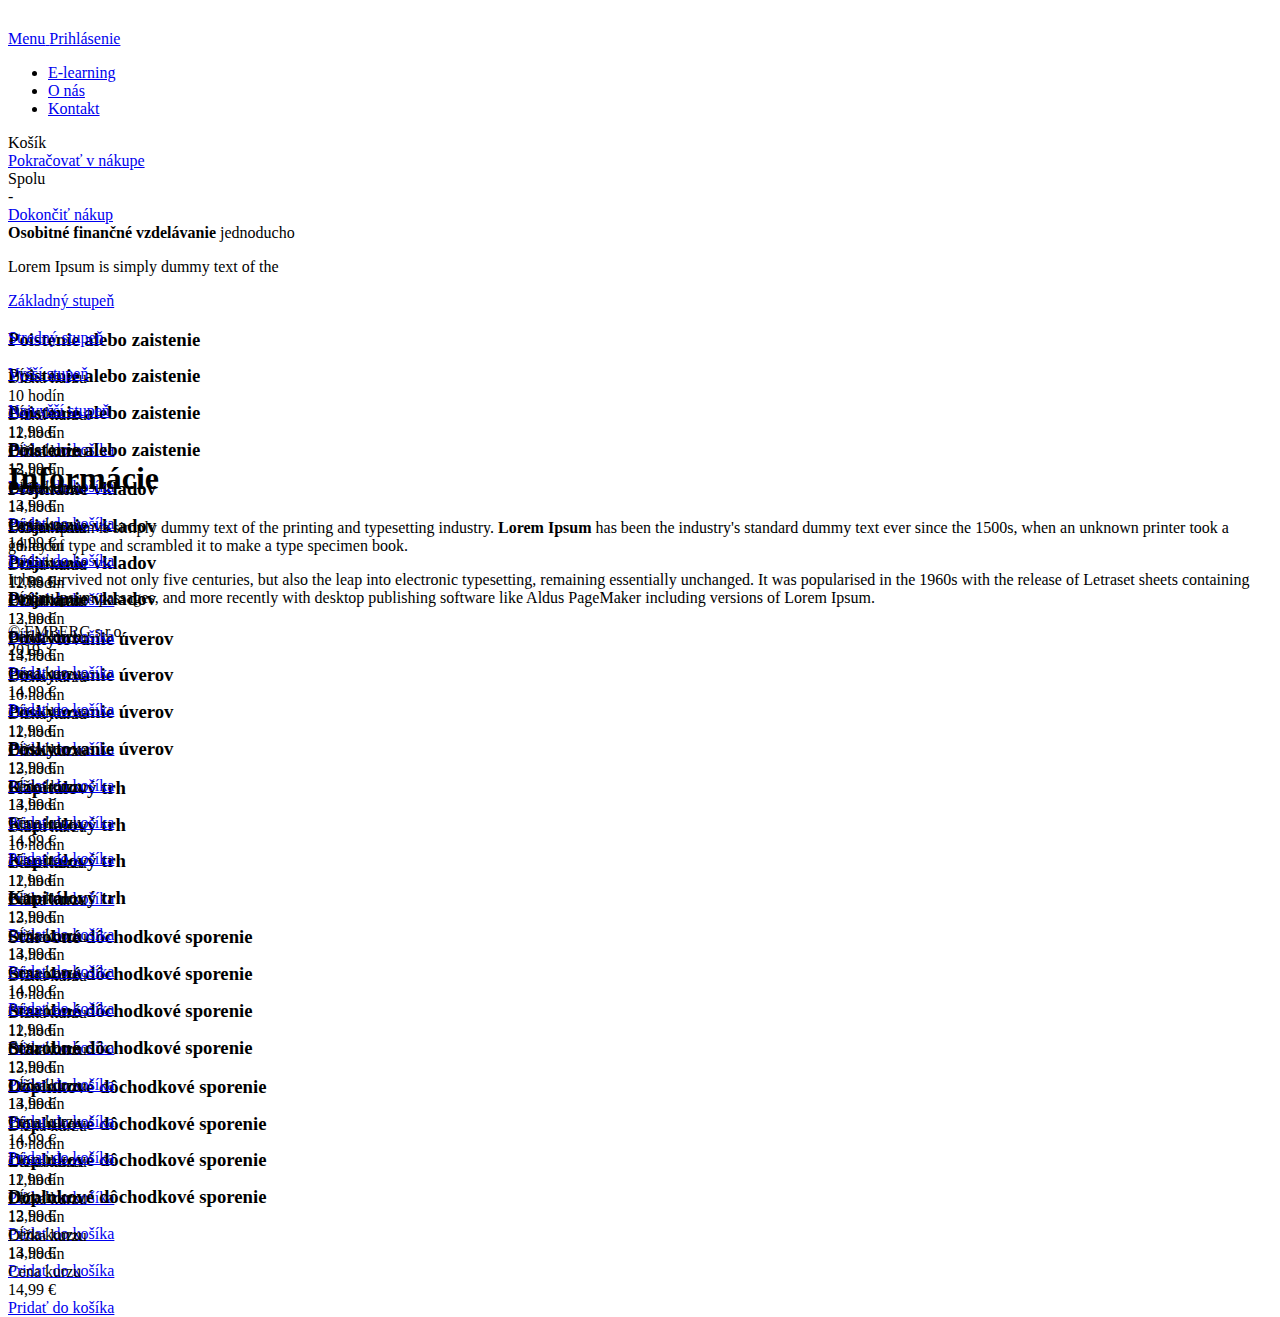
==== index.html @ 82d5890e "Update index.html" ====
<!DOCTYPE html>
<html lang="sk">
<head>
	<meta charset="utf-8" />
	<meta name="viewport" content="width=device-width, initial-scale=1.0"/>
	<meta http-equiv="X-UA-Compatible" content="IE=edge,chrome=1" />
	<meta name="HandheldFriendly" content="true" />
    <meta name="MobileOptimized" content="320" />
	<meta name="format-detection" content="telephone=no" />
	<meta name="format-detection" content="date=no" />
	<meta name="format-detection" content="address=no" />
	<meta name="format-detection" content="email=no" />

	<title>EMBERG</title>

	<link rel="stylesheet" type="text/css" href="assets/css/style.css" />
</head>
<body>

	<div class="header clearfix trn">
		<a href="#" class="header__icon header__icon--menu trn">
			<span class="trn">Menu</span>
			<span class="trn"></span>
			<span class="trn"></span>
			<span class="trn"></span>
		</a>
		<a href="#" class="header__login trn">Prihlásenie</a>
		<a href="#" class="header__icon header__icon--cart trn">
			<img src="assets/images/shopping-cart__icon.svg" alt="Košík" />
		</a>
	</div>

	<div class="menu hidden trn" data-toggle="true">
		<ul class="menu__list">
			<li class="menu__item"><a href="#" class="menu__anchor medium trn">E-learning</a></li>
			<li class="menu__item"><a href="#" class="menu__anchor medium trn">O nás</a></li>
			<li class="menu__item"><a href="#" class="menu__anchor medium trn">Kontakt</a></li>
		</ul>
	</div>

	<div class="cart hidden trn" data-toggle="true">
		<div class="table">
			<div class="table__row">
				<div class="table__cell">
					<span class="large bold">Košík</span>
				</div>
				<div class="table__cell">
					<a href="#" class="close__cart small">Pokračovať v nákupe</a>
				</div>
			</div>
		</div>
		<div class="cartproduct__wrap"></div>
		<div class="table">
			<div class="table__row">
				<div class="table__cell">
					<span class="medium">Spolu</span>
				</div>
				<div class="table__cell">
					<span class="cart__total large bold">-</span>
				</div>
			</div>
		</div>
		<a href="form.html" class="btn btn--finish trn">Dokončiť nákup</a>
	</div>

	<div class="overlay hidden trn"></div>

	<div class="hero">
		<div class="container">
			<span class="h1-like"><strong class="bold">Osobitné finančné vzdelávanie</strong> jednoducho</span>
			<p class="small">Lorem Ipsum is simply dummy text of the</p>
		</div>
	</div>

	<div class="shop">
		<div class="container clearfix">
			<a href="#" class="tab tab--green large bold trn" data-target="green">Základný stupeň</a>
			<div class="product__collapse" id="green" style="height: 0px;" data-collapsed="true">
				<div class="product__area">
					<div class="product" data-cartheading="Kurz poistenie alebo zaistenia" data-cartlevel="Základný stupeň" data-cartprice="11,99" data-color="green">
						<h3 class="product__heading product__heading--poistenie medium">Poistenie alebo zaistenie</h3>
						<div class="product__info">
							<div class="table">
								<div class="table__row">
									<div class="table__cell">
										<span class="small">Dĺžka kurzu</span>
									</div>
									<div class="table__cell">
										<span class="medium bold">10 hodín</span>
									</div>
								</div>
								<div class="table__row">
									<div class="table__cell">
										<span class="small">Cena kurzu</span>
									</div>
									<div class="table__cell">
										<span class="medium bold">11,99 €</span>
									</div>
								</div>
							</div>
							<a href="#" class="btn btn--add js__btn--add trn">Pridať do košíka</a>
						</div>
					</div>
					<div class="product" data-cartheading="Kurz príjmania vkladov" data-cartlevel="Základný stupeň" data-cartprice="11,99" data-color="green">
						<h3 class="product__heading product__heading--vklady medium">Príjmanie vkladov</h3>
						<div class="product__info">
							<div class="table">
								<div class="table__row">
									<div class="table__cell">
										<span class="small">Dĺžka kurzu</span>
									</div>
									<div class="table__cell">
										<span class="medium bold">10 hodín</span>
									</div>
								</div>
								<div class="table__row">
									<div class="table__cell">
										<span class="small">Cena kurzu</span>
									</div>
									<div class="table__cell">
										<span class="medium bold">11,99 €</span>
									</div>
								</div>
							</div>
							<a href="#" class="btn btn--add js__btn--add trn">Pridať do košíka</a>
						</div>
					</div>
					<div class="product" data-cartheading="Kurz poskytovania úverov" data-cartlevel="Základný stupeň" data-cartprice="11,99" data-color="green">
						<h3 class="product__heading product__heading--uvery medium">Poskytovanie úverov</h3>
						<div class="product__info">
							<div class="table">
								<div class="table__row">
									<div class="table__cell">
										<span class="small">Dĺžka kurzu</span>
									</div>
									<div class="table__cell">
										<span class="medium bold">10 hodín</span>
									</div>
								</div>
								<div class="table__row">
									<div class="table__cell">
										<span class="small">Cena kurzu</span>
									</div>
									<div class="table__cell">
										<span class="medium bold">11,99 €</span>
									</div>
								</div>
							</div>
							<a href="#" class="btn btn--add js__btn--add trn">Pridať do košíka</a>
						</div>
					</div>
					<div class="product" data-cartheading="Kurz kapitálového trhu" data-cartlevel="Základný stupeň" data-cartprice="11,99" data-color="green">
						<h3 class="product__heading product__heading--trh medium">Kapitálový trh</h3>
						<div class="product__info">
							<div class="table">
								<div class="table__row">
									<div class="table__cell">
										<span class="small">Dĺžka kurzu</span>
									</div>
									<div class="table__cell">
										<span class="medium bold">10 hodín</span>
									</div>
								</div>
								<div class="table__row">
									<div class="table__cell">
										<span class="small">Cena kurzu</span>
									</div>
									<div class="table__cell">
										<span class="medium bold">11,99 €</span>
									</div>
								</div>
							</div>
							<a href="#" class="btn btn--add js__btn--add trn">Pridať do košíka</a>
						</div>
					</div>
					<div class="product" data-cartheading="Kurz starobného dôchodkového sporenia" data-cartlevel="Základný stupeň" data-cartprice="11,99" data-color="green">
						<h3 class="product__heading product__heading--starobne medium">Starobné dôchodkové sporenie</h3>
						<div class="product__info">
							<div class="table">
								<div class="table__row">
									<div class="table__cell">
										<span class="small">Dĺžka kurzu</span>
									</div>
									<div class="table__cell">
										<span class="medium bold">10 hodín</span>
									</div>
								</div>
								<div class="table__row">
									<div class="table__cell">
										<span class="small">Cena kurzu</span>
									</div>
									<div class="table__cell">
										<span class="medium bold">11,99 €</span>
									</div>
								</div>
							</div>
							<a href="#" class="btn btn--add js__btn--add trn">Pridať do košíka</a>
						</div>
					</div>
					<div class="product" data-cartheading="Kurz doplnkového dôchodkového sporenia" data-cartlevel="Základný stupeň" data-cartprice="11,99" data-color="green">
						<h3 class="product__heading product__heading--doplnkove medium">Doplnkové dôchodkové sporenie</h3>
						<div class="product__info">
							<div class="table">
								<div class="table__row">
									<div class="table__cell">
										<span class="small">Dĺžka kurzu</span>
									</div>
									<div class="table__cell">
										<span class="medium bold">10 hodín</span>
									</div>
								</div>
								<div class="table__row">
									<div class="table__cell">
										<span class="small">Cena kurzu</span>
									</div>
									<div class="table__cell">
										<span class="medium bold">11,99 €</span>
									</div>
								</div>
							</div>
							<a href="#" class="btn btn--add js__btn--add trn">Pridať do košíka</a>
						</div>
					</div>
				</div>
			</div>
			<a href="#" class="tab tab--yellow large bold trn" data-target="yellow">Stredný stupeň</a>
			<div class="product__collapse" id="yellow" style="height: 0px;" data-collapsed="true">
				<div class="product__area">
					<div class="product" data-cartheading="Kurz poistenie alebo zaistenia" data-cartlevel="Stredný stupeň" data-cartprice="12,99" data-color="yellow">
						<h3 class="product__heading product__heading--poistenie medium">Poistenie alebo zaistenie</h3>
						<div class="product__info">
							<div class="table">
								<div class="table__row">
									<div class="table__cell">
										<span class="small">Dĺžka kurzu</span>
									</div>
									<div class="table__cell">
										<span class="medium bold">12 hodín</span>
									</div>
								</div>
								<div class="table__row">
									<div class="table__cell">
										<span class="small">Cena kurzu</span>
									</div>
									<div class="table__cell">
										<span class="medium bold">12,99 €</span>
									</div>
								</div>
							</div>
							<a href="#" class="btn btn--add js__btn--add trn">Pridať do košíka</a>
						</div>
					</div>
					<div class="product" data-cartheading="Kurz príjmania vkladov" data-cartlevel="Stredný stupeň" data-cartprice="12,99" data-color="yellow">
						<h3 class="product__heading product__heading--vklady medium">Príjmanie vkladov</h3>
						<div class="product__info">
							<div class="table">
								<div class="table__row">
									<div class="table__cell">
										<span class="small">Dĺžka kurzu</span>
									</div>
									<div class="table__cell">
										<span class="medium bold">12 hodín</span>
									</div>
								</div>
								<div class="table__row">
									<div class="table__cell">
										<span class="small">Cena kurzu</span>
									</div>
									<div class="table__cell">
										<span class="medium bold">12,99 €</span>
									</div>
								</div>
							</div>
							<a href="#" class="btn btn--add js__btn--add trn">Pridať do košíka</a>
						</div>
					</div>
					<div class="product" data-cartheading="Kurz poskytovania úverov" data-cartlevel="Stredný stupeň" data-cartprice="12,99" data-color="yellow">
						<h3 class="product__heading product__heading--uvery medium">Poskytovanie úverov</h3>
						<div class="product__info">
							<div class="table">
								<div class="table__row">
									<div class="table__cell">
										<span class="small">Dĺžka kurzu</span>
									</div>
									<div class="table__cell">
										<span class="medium bold">12 hodín</span>
									</div>
								</div>
								<div class="table__row">
									<div class="table__cell">
										<span class="small">Cena kurzu</span>
									</div>
									<div class="table__cell">
										<span class="medium bold">12,99 €</span>
									</div>
								</div>
							</div>
							<a href="#" class="btn btn--add js__btn--add trn">Pridať do košíka</a>
						</div>
					</div>
					<div class="product" data-cartheading="Kurz kapitálového trhu" data-cartlevel="Stredný stupeň" data-cartprice="12,99" data-color="yellow">
						<h3 class="product__heading product__heading--trh medium">Kapitálový trh</h3>
						<div class="product__info">
							<div class="table">
								<div class="table__row">
									<div class="table__cell">
										<span class="small">Dĺžka kurzu</span>
									</div>
									<div class="table__cell">
										<span class="medium bold">12 hodín</span>
									</div>
								</div>
								<div class="table__row">
									<div class="table__cell">
										<span class="small">Cena kurzu</span>
									</div>
									<div class="table__cell">
										<span class="medium bold">12,99 €</span>
									</div>
								</div>
							</div>
							<a href="#" class="btn btn--add js__btn--add trn">Pridať do košíka</a>
						</div>
					</div>
					<div class="product" data-cartheading="Kurz starobného dôchodkového sporenia" data-cartlevel="Stredný stupeň" data-cartprice="12,99" data-color="yellow">
						<h3 class="product__heading product__heading--starobne medium">Starobné dôchodkové sporenie</h3>
						<div class="product__info">
							<div class="table">
								<div class="table__row">
									<div class="table__cell">
										<span class="small">Dĺžka kurzu</span>
									</div>
									<div class="table__cell">
										<span class="medium bold">12 hodín</span>
									</div>
								</div>
								<div class="table__row">
									<div class="table__cell">
										<span class="small">Cena kurzu</span>
									</div>
									<div class="table__cell">
										<span class="medium bold">12,99 €</span>
									</div>
								</div>
							</div>
							<a href="#" class="btn btn--add js__btn--add trn">Pridať do košíka</a>
						</div>
					</div>
					<div class="product" data-cartheading="Kurz doplnkového dôchodkového sporenia" data-cartlevel="Stredný stupeň" data-cartprice="12,99" data-color="yellow">
						<h3 class="product__heading product__heading--doplnkove medium">Doplnkové dôchodkové sporenie</h3>
						<div class="product__info">
							<div class="table">
								<div class="table__row">
									<div class="table__cell">
										<span class="small">Dĺžka kurzu</span>
									</div>
									<div class="table__cell">
										<span class="medium bold">12 hodín</span>
									</div>
								</div>
								<div class="table__row">
									<div class="table__cell">
										<span class="small">Cena kurzu</span>
									</div>
									<div class="table__cell">
										<span class="medium bold">12,99 €</span>
									</div>
								</div>
							</div>
							<a href="#" class="btn btn--add js__btn--add trn">Pridať do košíka</a>
						</div>
					</div>
				</div>
			</div>
			<a href="#" class="tab tab--orange large bold trn" data-target="orange">Vyšší stupeň</a>
			<div class="product__collapse" id="orange" style="height: 0px;" data-collapsed="true">
				<div class="product__area">
					<div class="product" data-cartheading="Kurz poistenia alebo zaistenia" data-cartlevel="Vyšší stupeň" data-cartprice="13,99" data-color="orange">
						<h3 class="product__heading product__heading--poistenie medium">Poistenie alebo zaistenie</h3>
						<div class="product__info">
							<div class="table">
								<div class="table__row">
									<div class="table__cell">
										<span class="small">Dĺžka kurzu</span>
									</div>
									<div class="table__cell">
										<span class="medium bold">13 hodín</span>
									</div>
								</div>
								<div class="table__row">
									<div class="table__cell">
										<span class="small">Cena kurzu</span>
									</div>
									<div class="table__cell">
										<span class="medium bold">13,99 €</span>
									</div>
								</div>
							</div>
							<a href="#" class="btn btn--add js__btn--add trn">Pridať do košíka</a>
						</div>
					</div>
					<div class="product" data-cartheading="Kurz príjmania vkladov" data-cartlevel="Vyšší stupeň" data-cartprice="13,99" data-color="orange">
						<h3 class="product__heading product__heading--vklady medium">Príjmanie vkladov</h3>
						<div class="product__info">
							<div class="table">
								<div class="table__row">
									<div class="table__cell">
										<span class="small">Dĺžka kurzu</span>
									</div>
									<div class="table__cell">
										<span class="medium bold">13 hodín</span>
									</div>
								</div>
								<div class="table__row">
									<div class="table__cell">
										<span class="small">Cena kurzu</span>
									</div>
									<div class="table__cell">
										<span class="medium bold">13,99 €</span>
									</div>
								</div>
							</div>
							<a href="#" class="btn btn--add js__btn--add trn">Pridať do košíka</a>
						</div>
					</div>
					<div class="product" data-cartheading="Kurz poskytovania úverov" data-cartlevel="Vyšší stupeň" data-cartprice="13,99" data-color="orange">
						<h3 class="product__heading product__heading--uvery medium">Poskytovanie úverov</h3>
						<div class="product__info">
							<div class="table">
								<div class="table__row">
									<div class="table__cell">
										<span class="small">Dĺžka kurzu</span>
									</div>
									<div class="table__cell">
										<span class="medium bold">13 hodín</span>
									</div>
								</div>
								<div class="table__row">
									<div class="table__cell">
										<span class="small">Cena kurzu</span>
									</div>
									<div class="table__cell">
										<span class="medium bold">13,99 €</span>
									</div>
								</div>
							</div>
							<a href="#" class="btn btn--add js__btn--add trn">Pridať do košíka</a>
						</div>
					</div>
					<div class="product" data-cartheading="Kurz kapitálového trhu" data-cartlevel="Vyšší stupeň" data-cartprice="13,99" data-color="orange">
						<h3 class="product__heading product__heading--trh medium">Kapitálový trh</h3>
						<div class="product__info">
							<div class="table">
								<div class="table__row">
									<div class="table__cell">
										<span class="small">Dĺžka kurzu</span>
									</div>
									<div class="table__cell">
										<span class="medium bold">13 hodín</span>
									</div>
								</div>
								<div class="table__row">
									<div class="table__cell">
										<span class="small">Cena kurzu</span>
									</div>
									<div class="table__cell">
										<span class="medium bold">13,99 €</span>
									</div>
								</div>
							</div>
							<a href="#" class="btn btn--add js__btn--add trn">Pridať do košíka</a>
						</div>
					</div>
					<div class="product" data-cartheading="Kurz starobného dôchodkového sporenia" data-cartlevel="Vyšší stupeň" data-cartprice="13,99" data-color="orange">
						<h3 class="product__heading product__heading--starobne medium">Starobné dôchodkové sporenie</h3>
						<div class="product__info">
							<div class="table">
								<div class="table__row">
									<div class="table__cell">
										<span class="small">Dĺžka kurzu</span>
									</div>
									<div class="table__cell">
										<span class="medium bold">13 hodín</span>
									</div>
								</div>
								<div class="table__row">
									<div class="table__cell">
										<span class="small">Cena kurzu</span>
									</div>
									<div class="table__cell">
										<span class="medium bold">13,99 €</span>
									</div>
								</div>
							</div>
							<a href="#" class="btn btn--add js__btn--add trn">Pridať do košíka</a>
						</div>
					</div>
					<div class="product" data-cartheading="Kurz doplnkového dôchodkového sporenia" data-cartlevel="Vyšší stupeň" data-cartprice="13,99" data-color="orange">
						<h3 class="product__heading product__heading--doplnkove medium">Doplnkové dôchodkové sporenie</h3>
						<div class="product__info">
							<div class="table">
								<div class="table__row">
									<div class="table__cell">
										<span class="small">Dĺžka kurzu</span>
									</div>
									<div class="table__cell">
										<span class="medium bold">13 hodín</span>
									</div>
								</div>
								<div class="table__row">
									<div class="table__cell">
										<span class="small">Cena kurzu</span>
									</div>
									<div class="table__cell">
										<span class="medium bold">13,99 €</span>
									</div>
								</div>
							</div>
							<a href="#" class="btn btn--add js__btn--add trn">Pridať do košíka</a>
						</div>
					</div>
				</div>
			</div>
			<a href="#" class="tab tab--red large bold trn" data-target="red">Najvyšší stupeň</a>
			<div class="product__collapse" id="red" style="height: 0px;" data-collapsed="true">
				<div class="product__area">
					<div class="product" data-cartheading="Kurz poistenia alebo zaistenia" data-cartlevel="Najvyšší stupeň" data-cartprice="14,99" data-color="red">
						<h3 class="product__heading product__heading--poistenie medium">Poistenie alebo zaistenie</h3>
						<div class="product__info">
							<div class="table">
								<div class="table__row">
									<div class="table__cell">
										<span class="small">Dĺžka kurzu</span>
									</div>
									<div class="table__cell">
										<span class="medium bold">14 hodín</span>
									</div>
								</div>
								<div class="table__row">
									<div class="table__cell">
										<span class="small">Cena kurzu</span>
									</div>
									<div class="table__cell">
										<span class="medium bold">14,99 €</span>
									</div>
								</div>
							</div>
							<a href="#" class="btn btn--add js__btn--add trn">Pridať do košíka</a>
						</div>
					</div>
					<div class="product" data-cartheading="Kurz príjmanie vkladov" data-cartlevel="Najvyšší stupeň" data-cartprice="14,99" data-color="red">
						<h3 class="product__heading product__heading--vklady medium">Príjmanie vkladov</h3>
						<div class="product__info">
							<div class="table">
								<div class="table__row">
									<div class="table__cell">
										<span class="small">Dĺžka kurzu</span>
									</div>
									<div class="table__cell">
										<span class="medium bold">14 hodín</span>
									</div>
								</div>
								<div class="table__row">
									<div class="table__cell">
										<span class="small">Cena kurzu</span>
									</div>
									<div class="table__cell">
										<span class="medium bold">14,99 €</span>
									</div>
								</div>
							</div>
							<a href="#" class="btn btn--add js__btn--add trn">Pridať do košíka</a>
						</div>
					</div>
					<div class="product" data-cartheading="Kurz poskytovania úverov" data-cartlevel="Najvyšší stupeň" data-cartprice="14,99" data-color="red">
						<h3 class="product__heading product__heading--uvery medium">Poskytovanie úverov</h3>
						<div class="product__info">
							<div class="table">
								<div class="table__row">
									<div class="table__cell">
										<span class="small">Dĺžka kurzu</span>
									</div>
									<div class="table__cell">
										<span class="medium bold">14 hodín</span>
									</div>
								</div>
								<div class="table__row">
									<div class="table__cell">
										<span class="small">Cena kurzu</span>
									</div>
									<div class="table__cell">
										<span class="medium bold">14,99 €</span>
									</div>
								</div>
							</div>
							<a href="#" class="btn btn--add js__btn--add trn">Pridať do košíka</a>
						</div>
					</div>
					<div class="product" data-cartheading="Kurz kapitálového trhu" data-cartlevel="Najvyšší stupeň" data-cartprice="14,99" data-color="red">
						<h3 class="product__heading product__heading--trh medium">Kapitálový trh</h3>
						<div class="product__info">
							<div class="table">
								<div class="table__row">
									<div class="table__cell">
										<span class="small">Dĺžka kurzu</span>
									</div>
									<div class="table__cell">
										<span class="medium bold">14 hodín</span>
									</div>
								</div>
								<div class="table__row">
									<div class="table__cell">
										<span class="small">Cena kurzu</span>
									</div>
									<div class="table__cell">
										<span class="medium bold">14,99 €</span>
									</div>
								</div>
							</div>
							<a href="#" class="btn btn--add js__btn--add trn">Pridať do košíka</a>
						</div>
					</div>
					<div class="product" data-cartheading="Kurz starobného dôchodkového sporenia" data-cartlevel="Najvyšší stupeň" data-cartprice="14,99" data-color="red">
						<h3 class="product__heading product__heading--starobne medium">Starobné dôchodkové sporenie</h3>
						<div class="product__info">
							<div class="table">
								<div class="table__row">
									<div class="table__cell">
										<span class="small">Dĺžka kurzu</span>
									</div>
									<div class="table__cell">
										<span class="medium bold">14 hodín</span>
									</div>
								</div>
								<div class="table__row">
									<div class="table__cell">
										<span class="small">Cena kurzu</span>
									</div>
									<div class="table__cell">
										<span class="medium bold">14,99 €</span>
									</div>
								</div>
							</div>
							<a href="#" class="btn btn--add js__btn--add trn">Pridať do košíka</a>
						</div>
					</div>
					<div class="product" data-cartheading="Kurz doplnkového dôchodkového sporenia" data-cartlevel="Najvyšší stupeň" data-cartprice="14,99" data-color="red">
						<h3 class="product__heading product__heading--doplnkove medium">Doplnkové dôchodkové sporenie</h3>
						<div class="product__info">
							<div class="table">
								<div class="table__row">
									<div class="table__cell">
										<span class="small">Dĺžka kurzu</span>
									</div>
									<div class="table__cell">
										<span class="medium bold">14 hodín</span>
									</div>
								</div>
								<div class="table__row">
									<div class="table__cell">
										<span class="small">Cena kurzu</span>
									</div>
									<div class="table__cell">
										<span class="medium bold">14,99 €</span>
									</div>
								</div>
							</div>
							<a href="#" class="btn btn--add js__btn--add trn">Pridať do košíka</a>
						</div>
					</div>
				</div>
			</div>
		</div>
	</div>

	<div class="info">
		<div class="container">
			<h1><strong class="bold">Informácie</strong></h1>
			<p class="small">Lorem Ipsum is simply dummy text of the printing and typesetting industry. <strong class="bold">Lorem Ipsum</strong> has been the industry's standard dummy text ever since the 1500s, when an unknown printer took a galley of type and scrambled it to make a type specimen book.</p>
			<p class="small">It has survived not only five centuries, but also the leap into electronic typesetting, remaining essentially unchanged. It was popularised in the 1960s with the release of Letraset sheets containing Lorem Ipsum passages, and more recently with desktop publishing software like Aldus PageMaker including versions of Lorem Ipsum.</p>
		</div>
	</div>

	<div class="footer">
		<div class="container">
			<div class="table">
				<div class="table__row">
					<div class="table__cell">
						<span class="small">&copy; EMBERG s.r.o.</span>
					</div>
					<div class="table__cell">
						<span class="small">2019</span>
					</div>
				</div>
			</div>
		</div>
	</div>

	<script src="assets/js/script.js"></script>
</body>
</html>
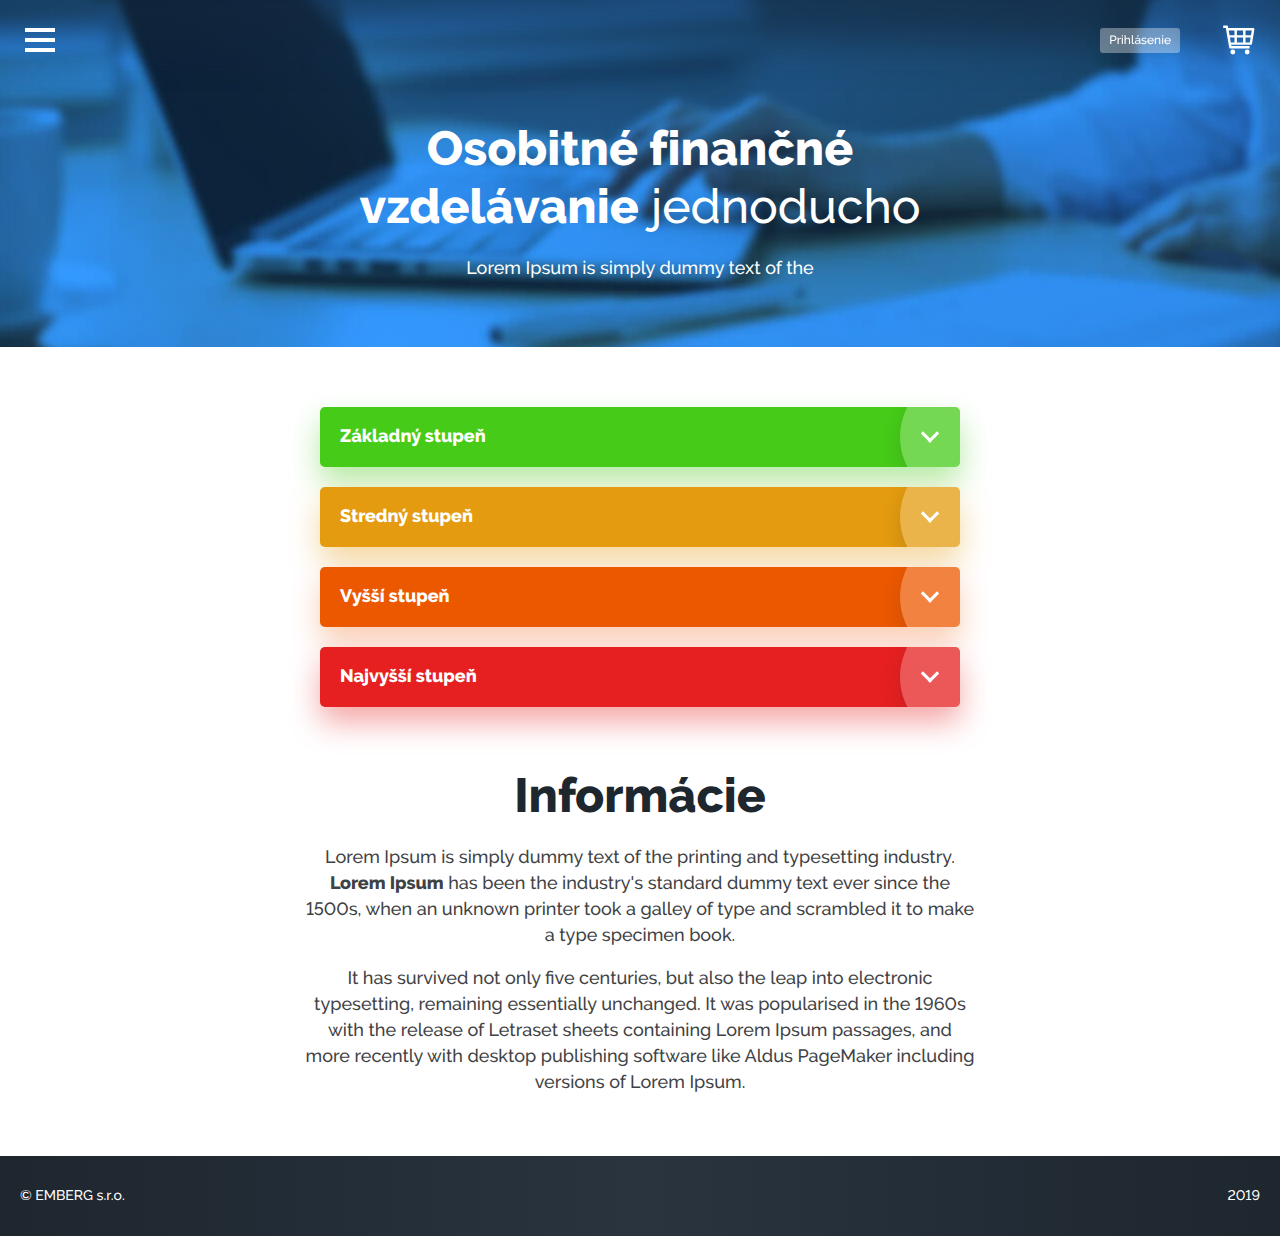
==== commit ec795469: "Update index.html" ====
--- a/index.html
+++ b/index.html
@@ -13,7 +13,7 @@
 
 	<title>EMBERG</title>
 
-	<link rel="stylesheet" type="text/css" href="assets/css/style.css" />
+	<link rel="stylesheet" type="text/css" href="assets/css/style.min.css" />
 </head>
 <body>
 
@@ -696,6 +696,6 @@
 		</div>
 	</div>
 
-	<script src="assets/js/script.js"></script>
+	<script src="assets/js/script.min.js"></script>
 </body>
 </html>
--- a/assets/css/style.min.css
+++ b/assets/css/style.min.css
@@ -0,0 +1 @@
+@font-face{font-display:fallback;font-family:Raleway;src:url(../fonts/Raleway-ExtraBold.eot?#iefix) format('embedded-opentype'),url(../fonts/Raleway-ExtraBold.woff) format('woff'),url(../fonts/Raleway-ExtraBold.ttf) format('truetype'),url(../fonts/Raleway-ExtraBold.svg#Raleway-ExtraBold) format('svg');font-weight:800;font-style:normal}@font-face{font-display:fallback;font-family:Raleway;src:url(../fonts/Raleway-Medium.eot?#iefix) format('embedded-opentype'),url(../fonts/Raleway-Medium.woff) format('woff'),url(../fonts/Raleway-Medium.ttf) format('truetype'),url(../fonts/Raleway-Medium.svg#Raleway-Medium) format('svg');font-weight:500;font-style:normal}*,:after,:before{-webkit-box-sizing:border-box;-moz-box-sizing:border-box;box-sizing:border-box;margin:0;padding:0;-webkit-tap-highlight-color:transparent;-webkit-tap-highlight-color:transparent;font-weight:500;font-style:normal;font-stretch:normal;text-rendering:geometricPrecision;-webkit-font-smoothing:antialiased;-moz-osx-font-smoothing:grayscale}html{font-family:Raleway,sans-serif;line-height:1.15;-webkit-text-size-adjust:100%}body{background:#fff}a{text-decoration:none;background-color:transparent}img{border-style:none}ol,ul{list-style:none}:focus{outline:0}.h1-like,h1,p{margin-left:auto;margin-right:auto;max-width:270px}.h1-like,h1{display:block;margin-bottom:13px;font-size:21px;line-height:27px}.small{font-size:12px;line-height:17px}.medium{font-size:14px;line-height:20px}.large{font-size:16px;line-height:24px}.bold{font-weight:800}.trn{-webkit-transition:all .2s ease-in-out;-moz-transition:all .2s ease-in-out;-o-transition:all .2s ease-in-out;transition:all .2s ease-in-out}.clearfix:after{visibility:hidden;display:block;font-size:0;content:" ";clear:both;height:0}@-webkit-keyframes highlight{50%{border-color:#39f}}@-moz-keyframes highlight{50%{border-color:#39f}}@-o-keyframes highlight{50%{border-color:#39f}}@keyframes highlight{50%{border-color:#39f}}@media screen and (min-width:700px){.h1-like,h1{max-width:600px}.h1-like,h1{margin-bottom:20px;font-size:48px;line-height:58px}p{max-width:670px}.small{font-size:14px;line-height:20px}.medium{font-size:16px;line-height:22px}.large{font-size:18px;line-height:26px}}.container{padding-left:15px;padding-right:15px}@media screen and (min-width:700px){.container{padding-left:20px;padding-right:20px}}@media screen and (min-width:1300px){.container{margin-left:auto;margin-right:auto;padding-left:0;padding-right:0}}.tab{display:block;margin-bottom:15px;overflow:hidden;padding:13px 65px 13px 15px;position:relative;color:#fff;text-align:left;border-radius:5px}.tab.open{margin-bottom:0;border-radius:5px 5px 0 0;box-shadow:0 0 0 rgba(70,203,24,.3)}.tab:after,.tab:before{content:" ";display:block;position:absolute;-webkit-transition:all .2s ease-in-out;-moz-transition:all .2s ease-in-out;-o-transition:all .2s ease-in-out;transition:all .2s ease-in-out}.tab:after{height:50px;right:0;top:0;width:50px;background:url(../images/chevron-tab__icon.svg) no-repeat center}.tab.open:after{-webkit-transform:rotate(180deg);-moz-transform:rotate(180deg);-ms-transform:rotate(180deg);-o-transform:rotate(180deg);transform:rotate(180deg)}.tab:before{height:120px;margin:-60px 0 0;right:-70px;top:50%;width:120px;background:rgba(255,255,255,.25);border-radius:50%;box-shadow:0 10px 20px rgba(30,38,46,.15)}.tab--green{background:#46cb18;box-shadow:0 10px 20px rgba(70,203,24,.3)}.tab--green.open,.tab--green:hover{background:#55d729}.tab--yellow{background:#e49b0f;box-shadow:0 10px 20px rgba(228,155,15,.3)}.tab--yellow.open,.tab--yellow:hover{background:#f1a621}.tab--orange{background:#ec5800;box-shadow:0 10px 20px rgba(236,88,0,.3)}.tab--orange.open,.tab--orange:hover{background:#f7610f}.tab--red{background:#e62020;box-shadow:0 10px 20px rgba(230,32,32,.3)}.tab--red.open,.tab--red:hover{background:#f02d27}@media screen and (min-width:530px){.tab{margin-left:auto;margin-right:auto;max-width:640px;width:73%}}@media screen and (min-width:700px){.tab{margin-bottom:20px;padding:17px 80px 17px 20px}.tab:after{height:60px;width:60px}.tab:before{height:130px;margin:-65px 0 0;width:130px}.tab--green{box-shadow:0 15px 30px rgba(70,203,24,.4)}.tab--yellow{box-shadow:0 15px 30px rgba(228,155,15,.4)}.tab--orange{box-shadow:0 15px 30px rgba(236,88,0,.3)}.tab--red{box-shadow:0 15px 30px rgba(230,32,32,.4)}}@media screen and (min-width:1300px){.tab{display:inline-block;margin-left:1%;margin-right:1%;width:22.5%}.tab.open:before{background:rgba(255,255,255,0);box-shadow:0 10px 20px rgba(30,38,46,0)}}.product__collapse{opacity:0;overflow:hidden;-webkit-transition:all .4s ease-in-out;-moz-transition:all .4s ease-in-out;-o-transition:all .4s ease-in-out;transition:all .4s ease-in-out}.product__collapse.open{opacity:1}.product__area{margin-bottom:30px;padding:15px 15px 1px;font-size:0;background:#e5e6e6;border-radius:0 0 5px 5px}@media screen and (min-width:530px){.product__collapse{margin-left:auto;margin-right:auto;max-width:640px;width:73%}}@media screen and (min-width:700px){.product__area{margin-bottom:40px;padding:20px 20px 1px}}@media screen and (min-width:1300px){.product__collapse{display:none;float:left;height:auto!important;max-width:100%;width:100%}.product__collapse.open{display:block}.product__area{margin-left:2%;margin-right:2%;padding:1.5% 1% 1%}.product__collapse:nth-of-type(even) .product__area,.product__collapse:nth-of-type(odd) .product__area{border-radius:5px}.product__collapse:first-of-type .product__area{border-radius:0 5px 5px 5px}.product__collapse:last-of-type .product__area{border-radius:5px 0 5px 5px}#green .product__area{box-shadow:0 10px 0 #55d729 inset}#yellow .product__area{box-shadow:0 10px 0 #f1a621 inset}#orange .product__area{box-shadow:0 10px 0 #f7610f inset}#red .product__area{box-shadow:0 10px 0 #f02d27 inset}}.product{margin-bottom:15px;background:#fff}.product__heading{padding:15px 50px 15px 41px;position:relative;color:#fff;text-align:left;background:#1e262e}.product__heading:after,.product__heading:before{content:" ";display:block;height:32px;position:absolute;top:9px;width:32px}.product__heading:before{left:7px}.product__heading:after{right:10px}.product--added .product__heading:after{background:url(../images/added-product__icon.svg) no-repeat center}.product__heading--poistenie:before{background:url(../images/poistenie-a-zaistenie__icon.svg) no-repeat center}.product__heading--vklady:before{background:url(../images/prijmanie-vkladov__icon2.svg) no-repeat center}.product__heading--uvery:before{background:url(../images/poskytovanie-uverov__icon3.svg) no-repeat center}.product__heading--trh:before{background:url(../images/kapitalovy-trh__icon.svg) no-repeat center}.product__heading--starobne:before{background:url(../images/starobne-dochodkove-sporenie__icon.svg) no-repeat center}.product__heading--doplnkove:before{background:url(../images/doplnkove-dochodkove-sporenie__icon.svg) no-repeat center}.product__info{padding:15px;text-align:right}@media screen and (min-width:700px){.product{margin-bottom:20px}}@media screen and (min-width:1300px){.product{display:inline-block;vertical-align:top;width:31.333%}.product{margin:1%}}.cartproduct__wrap{position:relative}.cartproduct__area{margin-bottom:15px;max-height:200px;max-height:40vh;overflow:auto;overflow-x:visible;overflow-y:auto}@media screen and (orientation:landscape){.cartproduct__area{max-height:23vh}}@media screen and (min-width:700px){.cartproduct__wrap:after{height:20px}.cartproduct__area{max-height:300px;max-height:35vh}}@media screen and (min-width:700px) and (orientation:landscape){.cartproduct__area{max-height:23vh}}@media screen and (min-width:1300px){.cartproduct__area{max-height:300px;max-height:35vh}}.cartproduct{padding:15px;position:relative;color:#1e262e;text-align:left;border:1px solid #e5e6e6;border-radius:5px}.cartproduct+.cartproduct{margin-top:15px}.cartproduct--added{-webkit-animation:highlight 1s .2s 1;-moz-animation:highlight 1s .2s 1;-o-animation:highlight 1s .2s 1;animation:highlight 1s .2s 1}.cartproduct__heading{display:block;margin-bottom:15px;padding-right:27px}.cartproduct__level{display:inline-block;padding:3px 5px 2px;color:#fff;border-radius:3px}.cartproduct__price,.cartproduct__remove{display:inline-block;position:absolute}.cartproduct__remove{height:30px;right:7px;top:7px;width:30px;background:url(../images/cartproduct-remove__icon.svg) no-repeat center}.cartproduct__level--green{background:#46cb18}.cartproduct__level--yellow{background:#e49b0f}.cartproduct__level--orange{background:#ec5800}.cartproduct__level--red{background:#e62020}.cartproduct__price{bottom:9px;right:15px}@media screen and (min-width:700px){.cartproduct{padding:20px}.cartproduct+.cartproduct{margin-top:20px}.cartproduct__heading{margin-bottom:20px}.cartproduct__remove{right:12px;top:12px}.cartproduct__price{bottom:14px;right:20px}}@media screen and (min-width:700px) and (orientation:landscape){.cartproduct__heading{margin-bottom:10px}}@media screen and (min-width:1300px){.cartproduct__heading{margin-bottom:20px}}.form{padding:30px 15px}.form__heading{display:block;padding:15px 0;position:relative;text-align:center}.form__heading:after{bottom:6px;content:" ";display:block;height:3px;left:50%;margin:0 0 0 -50px;position:absolute;width:100px;background:#39f}.form__block+.form__block{margin-top:15px}.form__label{display:block;margin-bottom:4px;color:#1e262e}.form__control{-webkit-appearance:none;-moz-appearance:none;appearance:none;display:inline-block;height:31px;padding:0 7px;width:100%;color:#1e262e;font-family:Raleway,sans-serif;font-size:12px;line-height:31px;background:#e5e6e6;border:0 none;border-radius:3px}input[type=email].form__control,input[type=number].form__control,input[type=text].form__control{box-shadow:0 2px 0 rgba(0,0,0,.05) inset}select.form__control{background:#e5e6e6 url(../images/dropdown-form__icon.svg) no-repeat right center;box-shadow:0 -2px 0 rgba(0,0,0,.05) inset}.form__control::-webkit-input-placeholder{color:#b1b3b4;font-family:Raleway,sans-serif;font-size:12px;line-height:31px}.form__control::-moz-placeholder{color:#b1b3b4;font-family:Raleway,sans-serif;font-size:12px;line-height:31px}.form__control:-ms-input-placeholder{color:#b1b3b4;font-family:Raleway,sans-serif;font-size:12px;line-height:31px}.form__control:-moz-placeholder{color:#b1b3b4;font-family:Raleway,sans-serif;font-size:12px;line-height:31px}.form__confirmation{cursor:pointer;display:block;max-height:99999px;padding:0 0 0 20px;position:relative;color:#1e262e;-webkit-user-select:none;-moz-user-select:none;-ms-user-select:none;user-select:none;-webkit-text-size-adjust:none;text-size-adjust:none}.form__confirmation a{color:inherit;text-decoration:underline}.form__confirmation input[type=checkbox]{cursor:pointer;opacity:0;position:absolute}.form__confirmation .checkmark{display:block;height:15px;left:0;position:absolute;top:0;width:15px;background:#e5e6e6;border-radius:3px;box-shadow:0 2px 0 rgba(0,0,0,.05) inset}.form__confirmation input[type=checkbox]:checked~.checkmark{background:#39f}.form__confirmation .checkmark:after{content:" ";display:block;height:15px;left:0;position:absolute;top:0;width:15px;background:url(../images/check-confirmation__icon--disabled.svg) no-repeat center;-webkit-transition:all .2s ease-in-out;-moz-transition:all .2s ease-in-out;-o-transition:all .2s ease-in-out;transition:all .2s ease-in-out}.form__confirmation input[type=checkbox]:checked~.checkmark:after{background:url(../images/check-confirmation__icon--enabled.svg) no-repeat center}.submit{-webkit-appearance:none;-moz-appearance:none;appearance:none;cursor:pointer;display:block;padding:13px 15px;width:100%;color:#fff;font-family:Raleway,sans-serif;text-align:center;background:#39f;border:0 none;border-radius:5px;box-shadow:0 10px 20px rgba(51,153,255,.3)}.submit:hover{background:#288bed}.submit:active,.submit:focus{background:#1f7ddb}@media screen and (min-width:700px){.form{margin-left:auto;margin-right:auto;max-width:640px;padding:60px 0;width:73%}.form__heading{padding:20px 0}.form__heading:after{height:4px}.form__block+.form__block{margin-top:20px}.form__label{margin-bottom:5px}.form__control{height:36px;padding:0 10px;font-size:14px;line-height:36px}.form__control::-webkit-input-placeholder{font-size:14px;line-height:36px}.form__control::-moz-placeholder{font-size:14px;line-height:36px}.form__control:-ms-input-placeholder{font-size:14px;line-height:36px}.form__control:-moz-placeholder{font-size:14px;line-height:36px}.form__confirmation .checkmark{top:1px}.submit{padding:17px 20px}}.popup{opacity:1;position:relative;visibility:visible;z-index:99999}.popup.hidden{opacity:0;visibility:hidden}.popup__container{bottom:0;left:0;position:fixed;right:0;top:50px;-webkit-transform:scale(1) translate3d(0,0,0);-moz-transform:scale(1) translate3d(0,0,0);-ms-transform:scale(1) translate3d(0,0,0);-o-transform:scale(1) translate3d(0,0,0);transform:scale(1) translate3d(0,0,0);z-index:99999}.popup.hidden .popup__container{-webkit-transform:scale(.95) translate3d(0,15px,0);-moz-transform:scale(.95) translate3d(0,15px,0);-ms-transform:scale(.95) translate3d(0,15px,0);-o-transform:scale(.95) translate3d(0,15px,0);transform:scale(.95) translate3d(0,15px,0)}.popup__flex{bottom:30px;display:-webkit-box;display:-ms-flexbox;display:flex;-webkit-box-orient:vertical;-webkit-box-direction:normal;-ms-flex-direction:column;flex-direction:column;left:30px;overflow:hidden;position:fixed;right:30px;top:30px;background:#fff}.popup__header{padding:13px 65px 13px 15px;position:relative;background:#39f}.popup__heading{display:block;color:#fff}.popup__close{display:block;height:50px;position:absolute;right:0;top:0;width:50px;background:url(../images/close-popup__icon.svg) no-repeat center}.popup__scroll{-webkit-box-flex:1;-ms-flex-positive:1;flex-grow:1;overflow:auto;overflow-x:hidden;overflow-y:auto;padding:15px}.popup__content{color:#3f4245}.popup__content ol,.popup__content p,.popup__content ul{margin-bottom:9px;max-width:none}.popup__content ol,.popup__content ul{padding:0 0 0 1.5em}.popup__content ul{list-style:disc outside none}.popup__content ol{list-style:decimal outside none}.popup__content ol li+li,.popup__content ul li+li{margin:4px 0 0}.popup__content ol a,.popup__content p a,.popup__content ul a{color:inherit;text-decoration:underline}.popup__btn{display:inline-block;margin-top:6px;padding:7px 14px;color:#fff;font-size:12px;font-weight:800;line-height:17px;text-align:center;background:#39f;border-radius:3px;box-shadow:0 3px 6px rgba(51,153,255,.3)}.popup__btn:hover{background:#288bed}.popup__btn:active,.popup__btn:focus{background:#1f7ddb}@media screen and (min-width:700px){.popup__container{top:80px}.popup__flex{bottom:auto;left:auto;margin-left:auto;margin-right:auto;max-height:400px;max-height:40vh;max-width:640px;position:relative;right:auto;top:50%;-webkit-transform:translateY(-50%);-ms-transform:translateY(-50%);transform:translateY(-50%);width:73%}.popup__header{padding:17px 80px 17px 20px}.popup__close{top:5px}.popup__scroll{padding:20px}.popup__content ol,.popup__content p,.popup__content ul{margin-bottom:15px}.popup__btn{margin-top:5px;padding:8px 16px;font-size:14px;line-height:20px}}.table{font-size:0}.table__row+.table__row{margin:7px 0 0}.table__cell{display:inline-block;width:50%;color:#1e262e;text-align:left}.table__cell:last-of-type{text-align:right}.table__cell a{color:#1e262e;text-decoration:underline}.btn{display:inline-block;overflow:hidden;padding:7px 14px 7px 43px;position:relative;color:#fff;font-size:12px;font-weight:800;line-height:17px;text-align:center;background:#39f;border-radius:3px;box-shadow:0 3px 6px rgba(51,153,255,.3);-webkit-transition:all .2s ease;-moz-transition:all .2s ease;-o-transition:all .2s ease;transition:all .2s ease}.btn:hover{background:#288bed}.btn:active,.btn:focus{background:#1f7ddb}.btn:after,.btn:before{content:" ";display:block;position:absolute;top:50%}.btn:after{height:31px;left:0;margin:-16px 0 0;width:31px}.btn--added,.btn--added:active,.btn--added:focus,.btn--added:hover{background:#b1b7be;box-shadow:0 0 0 rgba(51,153,255,.3)}.btn--finish:after{background:url(../images/check-btn__icon.svg) no-repeat center}.btn--add:after{background:url(../images/plus-btn__icon.svg) no-repeat center}.btn--added:after{-webkit-transform:rotate(45deg);-moz-transform:rotate(45deg);-ms-transform:rotate(45deg);-o-transform:rotate(45deg);transform:rotate(45deg)}.btn:before{height:80px;left:-49px;margin:-40px 0 0;width:80px;background:rgba(255,255,255,.25);border-radius:50%;box-shadow:0 3px 6px rgba(30,38,46,.15)}@media screen and (min-width:700px){.btn{padding:8px 16px 8px 52px;font-size:14px;line-height:20px}.btn:after{left:2px}.btn:before{height:100px;left:-64px;margin:-50px 0 0;width:100px}}.header__icon{display:block;height:50px;position:absolute;top:0;width:50px}.header__icon--menu span{display:block;height:3px;left:15px;opacity:1;position:absolute;width:20px;font-size:0;background:#fff}.header__icon--menu span:nth-child(1){top:17px}.header__icon--menu span:nth-child(2),.header__icon--menu span:nth-child(3){top:24px}.header__icon--menu span:nth-child(4){top:31px}.header__icon--menu.open span:nth-child(1),.header__icon--menu.open span:nth-child(4){opacity:0;top:24px}.header__icon--menu.open span:nth-child(2){-webkit-transform:rotate(45deg);-moz-transform:rotate(45deg);-ms-transform:rotate(45deg);-o-transform:rotate(45deg);transform:rotate(45deg)}.header__icon--menu.open span:nth-child(3){-webkit-transform:rotate(-45deg);-moz-transform:rotate(-45deg);-ms-transform:rotate(-45deg);-o-transform:rotate(-45deg);transform:rotate(-45deg)}.header__icon--cart{padding:7px}.header__icon--cart img{display:block;height:36px;width:36px}.header__icon--cart:after{content:" ";display:block;height:10px;position:absolute;right:10px;top:11px;width:10px;border-radius:50%;-webkit-transition:all .2s ease;-moz-transition:all .2s ease;-o-transition:all .2s ease;transition:all .2s ease}.header__icon--cart--full:after{background:#e62020}@media screen and (min-width:700px){.header__icon{height:80px;width:80px}.header__icon--menu span{height:4px;left:25px;width:30px}.header__icon--menu span:nth-child(1){top:28px}.header__icon--menu span:nth-child(2),.header__icon--menu span:nth-child(3){top:38px}.header__icon--menu span:nth-child(4){top:48px}.header__icon--cart{padding:16px}.header__icon--cart:after{right:20px;top:22px}.header__icon--cart img{height:48px;width:48px}}.header__login{display:inline-block;float:right;margin-right:10px;margin-top:15px;padding:3px 7px;vertical-align:middle;color:#fff;font-size:10px;line-height:14px;text-align:center;background:rgba(255,255,255,.35);border-radius:3px}.header__login:hover{background:rgba(255,255,255,.45)}@media screen and (min-width:700px){.header__login{margin-right:20px;margin-top:28px;padding:4px 9px;font-size:12px;line-height:17px}}.header{height:50px;left:0;padding:0 50px;position:fixed;right:0;top:0;z-index:99999;box-shadow:0 0 0 rgba(18,38,60,0)}.header.scrolled{background:#39f;box-shadow:0 10px 20px rgba(18,38,60,.2)}.header__icon--menu{left:0}.header__icon--cart{right:0}@media screen and (min-width:700px){.header{height:80px;padding:0 80px}.header.scrolled{box-shadow:0 15px 30px rgba(18,38,60,.4)}}.menu{left:0;opacity:1;position:fixed;right:0;top:50px;visibility:visible;z-index:99999;background:#fff;box-shadow:0 10px 20px rgba(18,38,60,.2)}.menu:before{content:" ";display:block;height:0;left:22px;position:absolute;top:-10px;width:0;border:5px solid transparent;border:5px solid transparent;border-bottom:5px solid #fff}.menu.hidden{opacity:0;top:65px;visibility:hidden}.menu__item+.menu__item{border-top:1px solid #e5e6e6}.menu__anchor{display:block;padding:15px;color:#3f4245}.menu__anchor:active,.menu__anchor:focus,.menu__anchor:hover{color:#fff}.menu__anchor:hover{background:#39f}.menu__anchor:active,.menu__anchor:focus{background:#288bed}@media screen and (min-width:530px){.menu{right:auto;width:440px}}@media screen and (min-width:700px){.menu{top:80px}.menu:before{left:35px}.menu.hidden{top:100px}.menu__anchor{padding:20px}}@media screen and (min-width:1300px){.menu__anchor{padding:20px 25px}}.cart{left:0;opacity:1;padding:20px 15px;position:fixed;right:0;top:50px;visibility:visible;z-index:99999;text-align:right;background:#fff;box-shadow:0 10px 20px rgba(18,38,60,.2)}.cart:before{content:" ";display:block;height:0;position:absolute;right:21px;top:-10px;width:0;border:5px solid transparent;border:5px solid transparent;border-bottom:5px solid #fff}.cart.hidden{opacity:0;top:65px;visibility:hidden}.cart .table{margin-bottom:15px}@media screen and (min-width:530px){.cart{left:auto;width:440px}}@media screen and (min-width:700px){.cart{padding:30px 20px;top:80px}.cart:before{right:36px}.cart.hidden{top:100px}.cart .table{margin-bottom:20px}}@media screen and (min-width:1300px){.cart{padding:40px 25px}}.overlay{bottom:0;left:0;position:fixed;right:0;top:0;z-index:99990;background:rgba(18,38,60,.8)}.overlay.hidden{opacity:0;visibility:hidden}.hero{color:#fff;text-align:center;background:#39f url(../images/hero-mobile__bg.jpg) no-repeat center;box-shadow:0 80px 40px -38px rgba(18,38,60,.65) inset}.hero .container{padding-bottom:40px;padding-top:70px}@media screen and (min-width:700px){.hero .container{padding-bottom:65px;padding-top:120px}.hero .small{font-size:18px;line-height:26px}}@media screen and (min-width:769px){.hero{background:url(../images/hero-tablet__bg.jpg) no-repeat center}}@media screen and (min-width:1300px){.hero{background:url(../images/hero-desktop__bg.jpg) no-repeat center}.hero .container{padding-bottom:95px;padding-top:125px}}@media screen and (min-width:2000px){.hero{-webkit-background-size:cover;-moz-background-size:cover;-o-background-size:cover;background-size:cover}}.shop .container{padding-bottom:15px;padding-top:30px}@media screen and (min-width:700px){.shop .container{padding-bottom:20px;padding-top:60px}}@media screen and (min-width:1300px){.shop .container{margin-top:-30px;max-width:1250px;padding-top:0;font-size:0;text-align:center}}.product__info .table{margin:0 0 15px}.info{color:#3f4245;text-align:center}.info .container{padding-bottom:30px}.info h1{color:#1e262e}.info p+p{margin-top:9px}@media screen and (min-width:700px){.info .container{padding-bottom:60px;padding-top:20px}.info p{font-size:18px;line-height:26px}.info p+p{margin-top:17px}}.footer{background:#1e262e;background:-moz-linear-gradient(left,#1e262e 0,#29343f 50%,#1e262e 100%);background:-webkit-linear-gradient(left,#1e262e 0,#29343f 50%,#1e262e 100%);background:linear-gradient(to right,#1e262e 0,#29343f 50%,#1e262e 100%)}.footer .container{padding-bottom:20px;padding-top:20px}.footer .table__cell{color:#fff}@media screen and (min-width:700px){.footer .container{padding-bottom:30px;padding-top:30px}}@media screen and (min-width:1300px){.footer .container{max-width:1200px}}
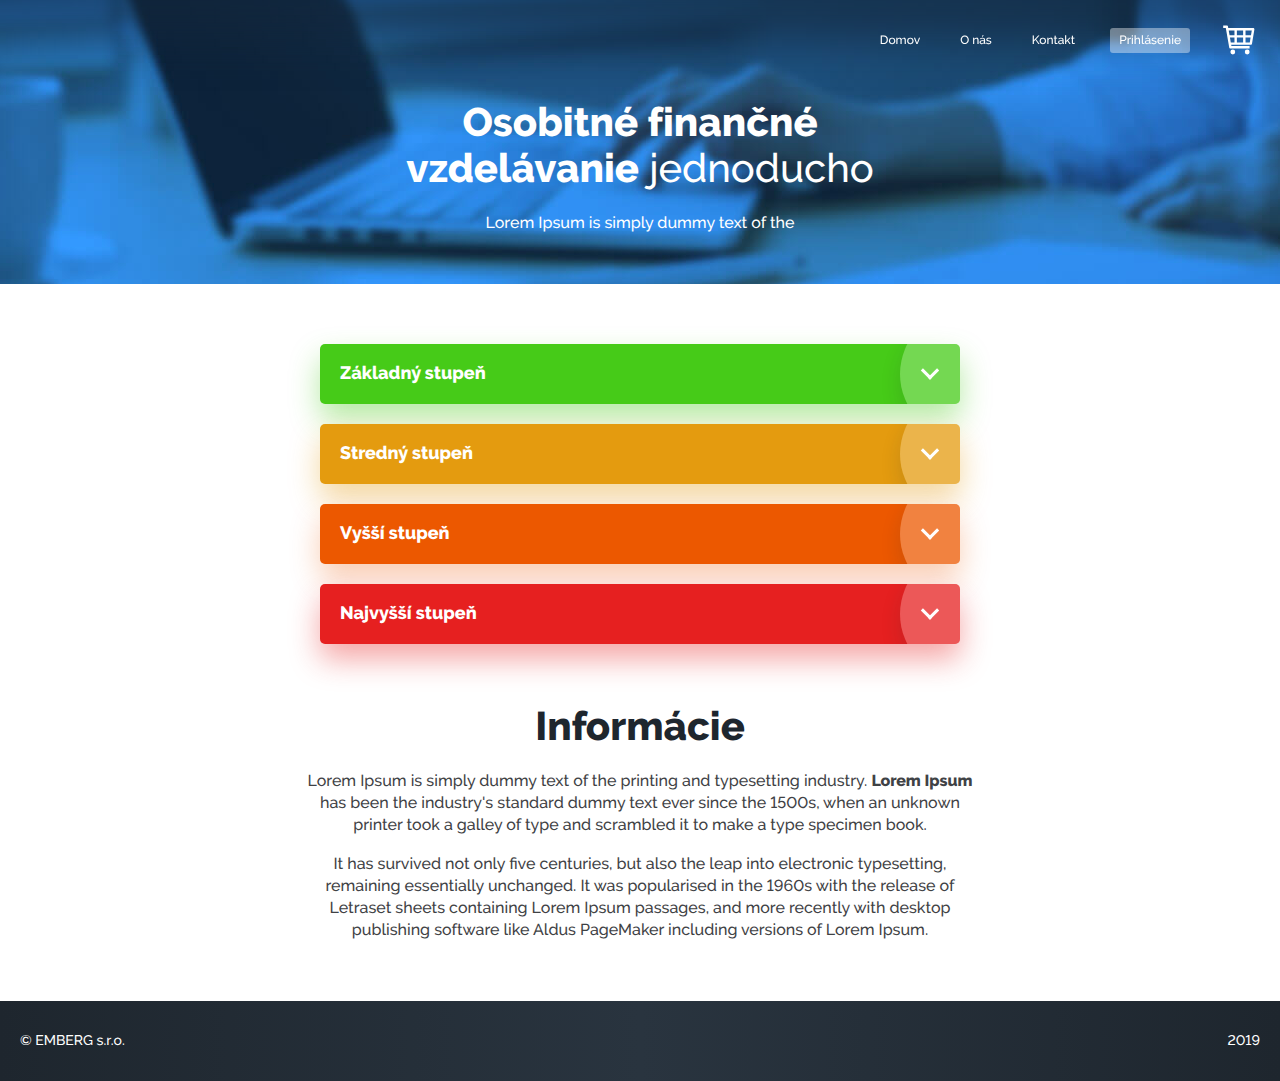
==== commit c5d476f8: "Update index.html" ====
--- a/index.html
+++ b/index.html
@@ -32,7 +32,7 @@
 
 	<div class="menu hidden trn" data-toggle="true">
 		<ul class="menu__list">
-			<li class="menu__item"><a href="#" class="menu__anchor medium trn">E-learning</a></li>
+			<li class="menu__item"><a href="#" class="menu__anchor medium trn">Domov</a></li>
 			<li class="menu__item"><a href="#" class="menu__anchor medium trn">O nás</a></li>
 			<li class="menu__item"><a href="#" class="menu__anchor medium trn">Kontakt</a></li>
 		</ul>
@@ -45,7 +45,7 @@
 					<span class="large bold">Košík</span>
 				</div>
 				<div class="table__cell">
-					<a href="#" class="close__cart small">Pokračovať v nákupe</a>
+					<a href="#" class="close__cart small">Pokračovať vo výbere</a>
 				</div>
 			</div>
 		</div>
--- a/assets/css/style.min.css
+++ b/assets/css/style.min.css
@@ -1 +1 @@
-@font-face{font-display:fallback;font-family:Raleway;src:url(../fonts/Raleway-ExtraBold.eot?#iefix) format('embedded-opentype'),url(../fonts/Raleway-ExtraBold.woff) format('woff'),url(../fonts/Raleway-ExtraBold.ttf) format('truetype'),url(../fonts/Raleway-ExtraBold.svg#Raleway-ExtraBold) format('svg');font-weight:800;font-style:normal}@font-face{font-display:fallback;font-family:Raleway;src:url(../fonts/Raleway-Medium.eot?#iefix) format('embedded-opentype'),url(../fonts/Raleway-Medium.woff) format('woff'),url(../fonts/Raleway-Medium.ttf) format('truetype'),url(../fonts/Raleway-Medium.svg#Raleway-Medium) format('svg');font-weight:500;font-style:normal}*,:after,:before{-webkit-box-sizing:border-box;-moz-box-sizing:border-box;box-sizing:border-box;margin:0;padding:0;-webkit-tap-highlight-color:transparent;-webkit-tap-highlight-color:transparent;font-weight:500;font-style:normal;font-stretch:normal;text-rendering:geometricPrecision;-webkit-font-smoothing:antialiased;-moz-osx-font-smoothing:grayscale}html{font-family:Raleway,sans-serif;line-height:1.15;-webkit-text-size-adjust:100%}body{background:#fff}a{text-decoration:none;background-color:transparent}img{border-style:none}ol,ul{list-style:none}:focus{outline:0}.h1-like,h1,p{margin-left:auto;margin-right:auto;max-width:270px}.h1-like,h1{display:block;margin-bottom:13px;font-size:21px;line-height:27px}.small{font-size:12px;line-height:17px}.medium{font-size:14px;line-height:20px}.large{font-size:16px;line-height:24px}.bold{font-weight:800}.trn{-webkit-transition:all .2s ease-in-out;-moz-transition:all .2s ease-in-out;-o-transition:all .2s ease-in-out;transition:all .2s ease-in-out}.clearfix:after{visibility:hidden;display:block;font-size:0;content:" ";clear:both;height:0}@-webkit-keyframes highlight{50%{border-color:#39f}}@-moz-keyframes highlight{50%{border-color:#39f}}@-o-keyframes highlight{50%{border-color:#39f}}@keyframes highlight{50%{border-color:#39f}}@media screen and (min-width:700px){.h1-like,h1{max-width:600px}.h1-like,h1{margin-bottom:20px;font-size:48px;line-height:58px}p{max-width:670px}.small{font-size:14px;line-height:20px}.medium{font-size:16px;line-height:22px}.large{font-size:18px;line-height:26px}}.container{padding-left:15px;padding-right:15px}@media screen and (min-width:700px){.container{padding-left:20px;padding-right:20px}}@media screen and (min-width:1300px){.container{margin-left:auto;margin-right:auto;padding-left:0;padding-right:0}}.tab{display:block;margin-bottom:15px;overflow:hidden;padding:13px 65px 13px 15px;position:relative;color:#fff;text-align:left;border-radius:5px}.tab.open{margin-bottom:0;border-radius:5px 5px 0 0;box-shadow:0 0 0 rgba(70,203,24,.3)}.tab:after,.tab:before{content:" ";display:block;position:absolute;-webkit-transition:all .2s ease-in-out;-moz-transition:all .2s ease-in-out;-o-transition:all .2s ease-in-out;transition:all .2s ease-in-out}.tab:after{height:50px;right:0;top:0;width:50px;background:url(../images/chevron-tab__icon.svg) no-repeat center}.tab.open:after{-webkit-transform:rotate(180deg);-moz-transform:rotate(180deg);-ms-transform:rotate(180deg);-o-transform:rotate(180deg);transform:rotate(180deg)}.tab:before{height:120px;margin:-60px 0 0;right:-70px;top:50%;width:120px;background:rgba(255,255,255,.25);border-radius:50%;box-shadow:0 10px 20px rgba(30,38,46,.15)}.tab--green{background:#46cb18;box-shadow:0 10px 20px rgba(70,203,24,.3)}.tab--green.open,.tab--green:hover{background:#55d729}.tab--yellow{background:#e49b0f;box-shadow:0 10px 20px rgba(228,155,15,.3)}.tab--yellow.open,.tab--yellow:hover{background:#f1a621}.tab--orange{background:#ec5800;box-shadow:0 10px 20px rgba(236,88,0,.3)}.tab--orange.open,.tab--orange:hover{background:#f7610f}.tab--red{background:#e62020;box-shadow:0 10px 20px rgba(230,32,32,.3)}.tab--red.open,.tab--red:hover{background:#f02d27}@media screen and (min-width:530px){.tab{margin-left:auto;margin-right:auto;max-width:640px;width:73%}}@media screen and (min-width:700px){.tab{margin-bottom:20px;padding:17px 80px 17px 20px}.tab:after{height:60px;width:60px}.tab:before{height:130px;margin:-65px 0 0;width:130px}.tab--green{box-shadow:0 15px 30px rgba(70,203,24,.4)}.tab--yellow{box-shadow:0 15px 30px rgba(228,155,15,.4)}.tab--orange{box-shadow:0 15px 30px rgba(236,88,0,.3)}.tab--red{box-shadow:0 15px 30px rgba(230,32,32,.4)}}@media screen and (min-width:1300px){.tab{display:inline-block;margin-left:1%;margin-right:1%;width:22.5%}.tab.open:before{background:rgba(255,255,255,0);box-shadow:0 10px 20px rgba(30,38,46,0)}}.product__collapse{opacity:0;overflow:hidden;-webkit-transition:all .4s ease-in-out;-moz-transition:all .4s ease-in-out;-o-transition:all .4s ease-in-out;transition:all .4s ease-in-out}.product__collapse.open{opacity:1}.product__area{margin-bottom:30px;padding:15px 15px 1px;font-size:0;background:#e5e6e6;border-radius:0 0 5px 5px}@media screen and (min-width:530px){.product__collapse{margin-left:auto;margin-right:auto;max-width:640px;width:73%}}@media screen and (min-width:700px){.product__area{margin-bottom:40px;padding:20px 20px 1px}}@media screen and (min-width:1300px){.product__collapse{display:none;float:left;height:auto!important;max-width:100%;width:100%}.product__collapse.open{display:block}.product__area{margin-left:2%;margin-right:2%;padding:1.5% 1% 1%}.product__collapse:nth-of-type(even) .product__area,.product__collapse:nth-of-type(odd) .product__area{border-radius:5px}.product__collapse:first-of-type .product__area{border-radius:0 5px 5px 5px}.product__collapse:last-of-type .product__area{border-radius:5px 0 5px 5px}#green .product__area{box-shadow:0 10px 0 #55d729 inset}#yellow .product__area{box-shadow:0 10px 0 #f1a621 inset}#orange .product__area{box-shadow:0 10px 0 #f7610f inset}#red .product__area{box-shadow:0 10px 0 #f02d27 inset}}.product{margin-bottom:15px;background:#fff}.product__heading{padding:15px 50px 15px 41px;position:relative;color:#fff;text-align:left;background:#1e262e}.product__heading:after,.product__heading:before{content:" ";display:block;height:32px;position:absolute;top:9px;width:32px}.product__heading:before{left:7px}.product__heading:after{right:10px}.product--added .product__heading:after{background:url(../images/added-product__icon.svg) no-repeat center}.product__heading--poistenie:before{background:url(../images/poistenie-a-zaistenie__icon.svg) no-repeat center}.product__heading--vklady:before{background:url(../images/prijmanie-vkladov__icon2.svg) no-repeat center}.product__heading--uvery:before{background:url(../images/poskytovanie-uverov__icon3.svg) no-repeat center}.product__heading--trh:before{background:url(../images/kapitalovy-trh__icon.svg) no-repeat center}.product__heading--starobne:before{background:url(../images/starobne-dochodkove-sporenie__icon.svg) no-repeat center}.product__heading--doplnkove:before{background:url(../images/doplnkove-dochodkove-sporenie__icon.svg) no-repeat center}.product__info{padding:15px;text-align:right}@media screen and (min-width:700px){.product{margin-bottom:20px}}@media screen and (min-width:1300px){.product{display:inline-block;vertical-align:top;width:31.333%}.product{margin:1%}}.cartproduct__wrap{position:relative}.cartproduct__area{margin-bottom:15px;max-height:200px;max-height:40vh;overflow:auto;overflow-x:visible;overflow-y:auto}@media screen and (orientation:landscape){.cartproduct__area{max-height:23vh}}@media screen and (min-width:700px){.cartproduct__wrap:after{height:20px}.cartproduct__area{max-height:300px;max-height:35vh}}@media screen and (min-width:700px) and (orientation:landscape){.cartproduct__area{max-height:23vh}}@media screen and (min-width:1300px){.cartproduct__area{max-height:300px;max-height:35vh}}.cartproduct{padding:15px;position:relative;color:#1e262e;text-align:left;border:1px solid #e5e6e6;border-radius:5px}.cartproduct+.cartproduct{margin-top:15px}.cartproduct--added{-webkit-animation:highlight 1s .2s 1;-moz-animation:highlight 1s .2s 1;-o-animation:highlight 1s .2s 1;animation:highlight 1s .2s 1}.cartproduct__heading{display:block;margin-bottom:15px;padding-right:27px}.cartproduct__level{display:inline-block;padding:3px 5px 2px;color:#fff;border-radius:3px}.cartproduct__price,.cartproduct__remove{display:inline-block;position:absolute}.cartproduct__remove{height:30px;right:7px;top:7px;width:30px;background:url(../images/cartproduct-remove__icon.svg) no-repeat center}.cartproduct__level--green{background:#46cb18}.cartproduct__level--yellow{background:#e49b0f}.cartproduct__level--orange{background:#ec5800}.cartproduct__level--red{background:#e62020}.cartproduct__price{bottom:9px;right:15px}@media screen and (min-width:700px){.cartproduct{padding:20px}.cartproduct+.cartproduct{margin-top:20px}.cartproduct__heading{margin-bottom:20px}.cartproduct__remove{right:12px;top:12px}.cartproduct__price{bottom:14px;right:20px}}@media screen and (min-width:700px) and (orientation:landscape){.cartproduct__heading{margin-bottom:10px}}@media screen and (min-width:1300px){.cartproduct__heading{margin-bottom:20px}}.form{padding:30px 15px}.form__heading{display:block;padding:15px 0;position:relative;text-align:center}.form__heading:after{bottom:6px;content:" ";display:block;height:3px;left:50%;margin:0 0 0 -50px;position:absolute;width:100px;background:#39f}.form__block+.form__block{margin-top:15px}.form__label{display:block;margin-bottom:4px;color:#1e262e}.form__control{-webkit-appearance:none;-moz-appearance:none;appearance:none;display:inline-block;height:31px;padding:0 7px;width:100%;color:#1e262e;font-family:Raleway,sans-serif;font-size:12px;line-height:31px;background:#e5e6e6;border:0 none;border-radius:3px}input[type=email].form__control,input[type=number].form__control,input[type=text].form__control{box-shadow:0 2px 0 rgba(0,0,0,.05) inset}select.form__control{background:#e5e6e6 url(../images/dropdown-form__icon.svg) no-repeat right center;box-shadow:0 -2px 0 rgba(0,0,0,.05) inset}.form__control::-webkit-input-placeholder{color:#b1b3b4;font-family:Raleway,sans-serif;font-size:12px;line-height:31px}.form__control::-moz-placeholder{color:#b1b3b4;font-family:Raleway,sans-serif;font-size:12px;line-height:31px}.form__control:-ms-input-placeholder{color:#b1b3b4;font-family:Raleway,sans-serif;font-size:12px;line-height:31px}.form__control:-moz-placeholder{color:#b1b3b4;font-family:Raleway,sans-serif;font-size:12px;line-height:31px}.form__confirmation{cursor:pointer;display:block;max-height:99999px;padding:0 0 0 20px;position:relative;color:#1e262e;-webkit-user-select:none;-moz-user-select:none;-ms-user-select:none;user-select:none;-webkit-text-size-adjust:none;text-size-adjust:none}.form__confirmation a{color:inherit;text-decoration:underline}.form__confirmation input[type=checkbox]{cursor:pointer;opacity:0;position:absolute}.form__confirmation .checkmark{display:block;height:15px;left:0;position:absolute;top:0;width:15px;background:#e5e6e6;border-radius:3px;box-shadow:0 2px 0 rgba(0,0,0,.05) inset}.form__confirmation input[type=checkbox]:checked~.checkmark{background:#39f}.form__confirmation .checkmark:after{content:" ";display:block;height:15px;left:0;position:absolute;top:0;width:15px;background:url(../images/check-confirmation__icon--disabled.svg) no-repeat center;-webkit-transition:all .2s ease-in-out;-moz-transition:all .2s ease-in-out;-o-transition:all .2s ease-in-out;transition:all .2s ease-in-out}.form__confirmation input[type=checkbox]:checked~.checkmark:after{background:url(../images/check-confirmation__icon--enabled.svg) no-repeat center}.submit{-webkit-appearance:none;-moz-appearance:none;appearance:none;cursor:pointer;display:block;padding:13px 15px;width:100%;color:#fff;font-family:Raleway,sans-serif;text-align:center;background:#39f;border:0 none;border-radius:5px;box-shadow:0 10px 20px rgba(51,153,255,.3)}.submit:hover{background:#288bed}.submit:active,.submit:focus{background:#1f7ddb}@media screen and (min-width:700px){.form{margin-left:auto;margin-right:auto;max-width:640px;padding:60px 0;width:73%}.form__heading{padding:20px 0}.form__heading:after{height:4px}.form__block+.form__block{margin-top:20px}.form__label{margin-bottom:5px}.form__control{height:36px;padding:0 10px;font-size:14px;line-height:36px}.form__control::-webkit-input-placeholder{font-size:14px;line-height:36px}.form__control::-moz-placeholder{font-size:14px;line-height:36px}.form__control:-ms-input-placeholder{font-size:14px;line-height:36px}.form__control:-moz-placeholder{font-size:14px;line-height:36px}.form__confirmation .checkmark{top:1px}.submit{padding:17px 20px}}.popup{opacity:1;position:relative;visibility:visible;z-index:99999}.popup.hidden{opacity:0;visibility:hidden}.popup__container{bottom:0;left:0;position:fixed;right:0;top:50px;-webkit-transform:scale(1) translate3d(0,0,0);-moz-transform:scale(1) translate3d(0,0,0);-ms-transform:scale(1) translate3d(0,0,0);-o-transform:scale(1) translate3d(0,0,0);transform:scale(1) translate3d(0,0,0);z-index:99999}.popup.hidden .popup__container{-webkit-transform:scale(.95) translate3d(0,15px,0);-moz-transform:scale(.95) translate3d(0,15px,0);-ms-transform:scale(.95) translate3d(0,15px,0);-o-transform:scale(.95) translate3d(0,15px,0);transform:scale(.95) translate3d(0,15px,0)}.popup__flex{bottom:30px;display:-webkit-box;display:-ms-flexbox;display:flex;-webkit-box-orient:vertical;-webkit-box-direction:normal;-ms-flex-direction:column;flex-direction:column;left:30px;overflow:hidden;position:fixed;right:30px;top:30px;background:#fff}.popup__header{padding:13px 65px 13px 15px;position:relative;background:#39f}.popup__heading{display:block;color:#fff}.popup__close{display:block;height:50px;position:absolute;right:0;top:0;width:50px;background:url(../images/close-popup__icon.svg) no-repeat center}.popup__scroll{-webkit-box-flex:1;-ms-flex-positive:1;flex-grow:1;overflow:auto;overflow-x:hidden;overflow-y:auto;padding:15px}.popup__content{color:#3f4245}.popup__content ol,.popup__content p,.popup__content ul{margin-bottom:9px;max-width:none}.popup__content ol,.popup__content ul{padding:0 0 0 1.5em}.popup__content ul{list-style:disc outside none}.popup__content ol{list-style:decimal outside none}.popup__content ol li+li,.popup__content ul li+li{margin:4px 0 0}.popup__content ol a,.popup__content p a,.popup__content ul a{color:inherit;text-decoration:underline}.popup__btn{display:inline-block;margin-top:6px;padding:7px 14px;color:#fff;font-size:12px;font-weight:800;line-height:17px;text-align:center;background:#39f;border-radius:3px;box-shadow:0 3px 6px rgba(51,153,255,.3)}.popup__btn:hover{background:#288bed}.popup__btn:active,.popup__btn:focus{background:#1f7ddb}@media screen and (min-width:700px){.popup__container{top:80px}.popup__flex{bottom:auto;left:auto;margin-left:auto;margin-right:auto;max-height:400px;max-height:40vh;max-width:640px;position:relative;right:auto;top:50%;-webkit-transform:translateY(-50%);-ms-transform:translateY(-50%);transform:translateY(-50%);width:73%}.popup__header{padding:17px 80px 17px 20px}.popup__close{top:5px}.popup__scroll{padding:20px}.popup__content ol,.popup__content p,.popup__content ul{margin-bottom:15px}.popup__btn{margin-top:5px;padding:8px 16px;font-size:14px;line-height:20px}}.table{font-size:0}.table__row+.table__row{margin:7px 0 0}.table__cell{display:inline-block;width:50%;color:#1e262e;text-align:left}.table__cell:last-of-type{text-align:right}.table__cell a{color:#1e262e;text-decoration:underline}.btn{display:inline-block;overflow:hidden;padding:7px 14px 7px 43px;position:relative;color:#fff;font-size:12px;font-weight:800;line-height:17px;text-align:center;background:#39f;border-radius:3px;box-shadow:0 3px 6px rgba(51,153,255,.3);-webkit-transition:all .2s ease;-moz-transition:all .2s ease;-o-transition:all .2s ease;transition:all .2s ease}.btn:hover{background:#288bed}.btn:active,.btn:focus{background:#1f7ddb}.btn:after,.btn:before{content:" ";display:block;position:absolute;top:50%}.btn:after{height:31px;left:0;margin:-16px 0 0;width:31px}.btn--added,.btn--added:active,.btn--added:focus,.btn--added:hover{background:#b1b7be;box-shadow:0 0 0 rgba(51,153,255,.3)}.btn--finish:after{background:url(../images/check-btn__icon.svg) no-repeat center}.btn--add:after{background:url(../images/plus-btn__icon.svg) no-repeat center}.btn--added:after{-webkit-transform:rotate(45deg);-moz-transform:rotate(45deg);-ms-transform:rotate(45deg);-o-transform:rotate(45deg);transform:rotate(45deg)}.btn:before{height:80px;left:-49px;margin:-40px 0 0;width:80px;background:rgba(255,255,255,.25);border-radius:50%;box-shadow:0 3px 6px rgba(30,38,46,.15)}@media screen and (min-width:700px){.btn{padding:8px 16px 8px 52px;font-size:14px;line-height:20px}.btn:after{left:2px}.btn:before{height:100px;left:-64px;margin:-50px 0 0;width:100px}}.header__icon{display:block;height:50px;position:absolute;top:0;width:50px}.header__icon--menu span{display:block;height:3px;left:15px;opacity:1;position:absolute;width:20px;font-size:0;background:#fff}.header__icon--menu span:nth-child(1){top:17px}.header__icon--menu span:nth-child(2),.header__icon--menu span:nth-child(3){top:24px}.header__icon--menu span:nth-child(4){top:31px}.header__icon--menu.open span:nth-child(1),.header__icon--menu.open span:nth-child(4){opacity:0;top:24px}.header__icon--menu.open span:nth-child(2){-webkit-transform:rotate(45deg);-moz-transform:rotate(45deg);-ms-transform:rotate(45deg);-o-transform:rotate(45deg);transform:rotate(45deg)}.header__icon--menu.open span:nth-child(3){-webkit-transform:rotate(-45deg);-moz-transform:rotate(-45deg);-ms-transform:rotate(-45deg);-o-transform:rotate(-45deg);transform:rotate(-45deg)}.header__icon--cart{padding:7px}.header__icon--cart img{display:block;height:36px;width:36px}.header__icon--cart:after{content:" ";display:block;height:10px;position:absolute;right:10px;top:11px;width:10px;border-radius:50%;-webkit-transition:all .2s ease;-moz-transition:all .2s ease;-o-transition:all .2s ease;transition:all .2s ease}.header__icon--cart--full:after{background:#e62020}@media screen and (min-width:700px){.header__icon{height:80px;width:80px}.header__icon--menu span{height:4px;left:25px;width:30px}.header__icon--menu span:nth-child(1){top:28px}.header__icon--menu span:nth-child(2),.header__icon--menu span:nth-child(3){top:38px}.header__icon--menu span:nth-child(4){top:48px}.header__icon--cart{padding:16px}.header__icon--cart:after{right:20px;top:22px}.header__icon--cart img{height:48px;width:48px}}.header__login{display:inline-block;float:right;margin-right:10px;margin-top:15px;padding:3px 7px;vertical-align:middle;color:#fff;font-size:10px;line-height:14px;text-align:center;background:rgba(255,255,255,.35);border-radius:3px}.header__login:hover{background:rgba(255,255,255,.45)}@media screen and (min-width:700px){.header__login{margin-right:20px;margin-top:28px;padding:4px 9px;font-size:12px;line-height:17px}}.header{height:50px;left:0;padding:0 50px;position:fixed;right:0;top:0;z-index:99999;box-shadow:0 0 0 rgba(18,38,60,0)}.header.scrolled{background:#39f;box-shadow:0 10px 20px rgba(18,38,60,.2)}.header__icon--menu{left:0}.header__icon--cart{right:0}@media screen and (min-width:700px){.header{height:80px;padding:0 80px}.header.scrolled{box-shadow:0 15px 30px rgba(18,38,60,.4)}}.menu{left:0;opacity:1;position:fixed;right:0;top:50px;visibility:visible;z-index:99999;background:#fff;box-shadow:0 10px 20px rgba(18,38,60,.2)}.menu:before{content:" ";display:block;height:0;left:22px;position:absolute;top:-10px;width:0;border:5px solid transparent;border:5px solid transparent;border-bottom:5px solid #fff}.menu.hidden{opacity:0;top:65px;visibility:hidden}.menu__item+.menu__item{border-top:1px solid #e5e6e6}.menu__anchor{display:block;padding:15px;color:#3f4245}.menu__anchor:active,.menu__anchor:focus,.menu__anchor:hover{color:#fff}.menu__anchor:hover{background:#39f}.menu__anchor:active,.menu__anchor:focus{background:#288bed}@media screen and (min-width:530px){.menu{right:auto;width:440px}}@media screen and (min-width:700px){.menu{top:80px}.menu:before{left:35px}.menu.hidden{top:100px}.menu__anchor{padding:20px}}@media screen and (min-width:1300px){.menu__anchor{padding:20px 25px}}.cart{left:0;opacity:1;padding:20px 15px;position:fixed;right:0;top:50px;visibility:visible;z-index:99999;text-align:right;background:#fff;box-shadow:0 10px 20px rgba(18,38,60,.2)}.cart:before{content:" ";display:block;height:0;position:absolute;right:21px;top:-10px;width:0;border:5px solid transparent;border:5px solid transparent;border-bottom:5px solid #fff}.cart.hidden{opacity:0;top:65px;visibility:hidden}.cart .table{margin-bottom:15px}@media screen and (min-width:530px){.cart{left:auto;width:440px}}@media screen and (min-width:700px){.cart{padding:30px 20px;top:80px}.cart:before{right:36px}.cart.hidden{top:100px}.cart .table{margin-bottom:20px}}@media screen and (min-width:1300px){.cart{padding:40px 25px}}.overlay{bottom:0;left:0;position:fixed;right:0;top:0;z-index:99990;background:rgba(18,38,60,.8)}.overlay.hidden{opacity:0;visibility:hidden}.hero{color:#fff;text-align:center;background:#39f url(../images/hero-mobile__bg.jpg) no-repeat center;box-shadow:0 80px 40px -38px rgba(18,38,60,.65) inset}.hero .container{padding-bottom:40px;padding-top:70px}@media screen and (min-width:700px){.hero .container{padding-bottom:65px;padding-top:120px}.hero .small{font-size:18px;line-height:26px}}@media screen and (min-width:769px){.hero{background:url(../images/hero-tablet__bg.jpg) no-repeat center}}@media screen and (min-width:1300px){.hero{background:url(../images/hero-desktop__bg.jpg) no-repeat center}.hero .container{padding-bottom:95px;padding-top:125px}}@media screen and (min-width:2000px){.hero{-webkit-background-size:cover;-moz-background-size:cover;-o-background-size:cover;background-size:cover}}.shop .container{padding-bottom:15px;padding-top:30px}@media screen and (min-width:700px){.shop .container{padding-bottom:20px;padding-top:60px}}@media screen and (min-width:1300px){.shop .container{margin-top:-30px;max-width:1250px;padding-top:0;font-size:0;text-align:center}}.product__info .table{margin:0 0 15px}.info{color:#3f4245;text-align:center}.info .container{padding-bottom:30px}.info h1{color:#1e262e}.info p+p{margin-top:9px}@media screen and (min-width:700px){.info .container{padding-bottom:60px;padding-top:20px}.info p{font-size:18px;line-height:26px}.info p+p{margin-top:17px}}.footer{background:#1e262e;background:-moz-linear-gradient(left,#1e262e 0,#29343f 50%,#1e262e 100%);background:-webkit-linear-gradient(left,#1e262e 0,#29343f 50%,#1e262e 100%);background:linear-gradient(to right,#1e262e 0,#29343f 50%,#1e262e 100%)}.footer .container{padding-bottom:20px;padding-top:20px}.footer .table__cell{color:#fff}@media screen and (min-width:700px){.footer .container{padding-bottom:30px;padding-top:30px}}@media screen and (min-width:1300px){.footer .container{max-width:1200px}}
+@font-face{font-display:fallback;font-family:Raleway;src:url(../fonts/Raleway-ExtraBold.eot?#iefix) format('embedded-opentype'),url(../fonts/Raleway-ExtraBold.woff) format('woff'),url(../fonts/Raleway-ExtraBold.ttf) format('truetype'),url(../fonts/Raleway-ExtraBold.svg#Raleway-ExtraBold) format('svg');font-weight:800;font-style:normal}@font-face{font-display:fallback;font-family:Raleway;src:url(../fonts/Raleway-Medium.eot?#iefix) format('embedded-opentype'),url(../fonts/Raleway-Medium.woff) format('woff'),url(../fonts/Raleway-Medium.ttf) format('truetype'),url(../fonts/Raleway-Medium.svg#Raleway-Medium) format('svg');font-weight:500;font-style:normal}*,:after,:before{-webkit-box-sizing:border-box;-moz-box-sizing:border-box;box-sizing:border-box;margin:0;padding:0;-webkit-tap-highlight-color:transparent;-webkit-tap-highlight-color:transparent;font-weight:500;font-style:normal;font-stretch:normal;text-rendering:geometricPrecision;-webkit-font-smoothing:antialiased;-moz-osx-font-smoothing:grayscale}html{font-family:Raleway,sans-serif;line-height:1.15;-webkit-text-size-adjust:100%}body{background:#fff}a{text-decoration:none;background-color:transparent}img{border-style:none}ol,ul{list-style:none}:focus{outline:0}.h1-like,h1,p{margin-left:auto;margin-right:auto;max-width:270px}.h1-like,h1{display:block;margin-bottom:13px;font-size:21px;line-height:27px}.small{font-size:12px;line-height:17px}.medium{font-size:14px;line-height:20px}.large{font-size:16px;line-height:24px}.bold{font-weight:800}.trn{-webkit-transition:all .2s ease-in-out;-moz-transition:all .2s ease-in-out;-o-transition:all .2s ease-in-out;transition:all .2s ease-in-out}.clearfix:after{visibility:hidden;display:block;font-size:0;content:" ";clear:both;height:0}@-webkit-keyframes highlight{50%{border-color:#39f}}@-moz-keyframes highlight{50%{border-color:#39f}}@-o-keyframes highlight{50%{border-color:#39f}}@keyframes highlight{50%{border-color:#39f}}@-webkit-keyframes fly__to__cart{100%{opacity:.5;right:32px;top:32px;-webkit-transform:scale(0) translateY(-50%);-moz-transform:scale(0) translateY(-50%);-ms-transform:scale(0) translateY(-50%);-o-transform:scale(0) translateY(-50%);transform:scale(0) translateY(-50%);-webkit-transform-origin:top right;-moz-transform-origin:top right;-ms-transform-origin:top right;-o-transform-origin:top right;transform-origin:top right}}@-moz-keyframes fly__to__cart{100%{opacity:.5;right:32px;top:32px;-webkit-transform:scale(0) translateY(-50%);-moz-transform:scale(0) translateY(-50%);-ms-transform:scale(0) translateY(-50%);-o-transform:scale(0) translateY(-50%);transform:scale(0) translateY(-50%);-webkit-transform-origin:top right;-moz-transform-origin:top right;-ms-transform-origin:top right;-o-transform-origin:top right;transform-origin:top right}}@-o-keyframes fly__to__cart{100%{opacity:.5;right:32px;top:32px;-webkit-transform:scale(0) translateY(-50%);-moz-transform:scale(0) translateY(-50%);-ms-transform:scale(0) translateY(-50%);-o-transform:scale(0) translateY(-50%);transform:scale(0) translateY(-50%);-webkit-transform-origin:top right;-moz-transform-origin:top right;-ms-transform-origin:top right;-o-transform-origin:top right;transform-origin:top right}}@keyframes fly__to__cart{100%{opacity:.5;right:32px;top:32px;-webkit-transform:scale(0) translateY(-50%);-moz-transform:scale(0) translateY(-50%);-ms-transform:scale(0) translateY(-50%);-o-transform:scale(0) translateY(-50%);transform:scale(0) translateY(-50%);-webkit-transform-origin:top right;-moz-transform-origin:top right;-ms-transform-origin:top right;-o-transform-origin:top right;transform-origin:top right}}@-webkit-keyframes shake{70%{-webkit-transform:translateY(3px);-moz-transform:translateY(3px);-ms-transform:translateY(3px);-o-transform:translateY(3px);transform:translateY(3px)}}@-moz-keyframes shake{70%{-webkit-transform:translateY(3px);-moz-transform:translateY(3px);-ms-transform:translateY(3px);-o-transform:translateY(3px);transform:translateY(3px)}}@-o-keyframes shake{70%{-webkit-transform:translateY(3px);-moz-transform:translateY(3px);-ms-transform:translateY(3px);-o-transform:translateY(3px);transform:translateY(3px)}}@keyframes shake{70%{-webkit-transform:translateY(3px);-moz-transform:translateY(3px);-ms-transform:translateY(3px);-o-transform:translateY(3px);transform:translateY(3px)}}@media screen and (min-width:700px){.h1-like,h1{margin-bottom:20px;max-width:500px;font-size:40px;line-height:46px}p{max-width:670px}.small{font-size:14px;line-height:20px}.medium{font-size:16px;line-height:22px}.large{font-size:18px;line-height:26px}}@media screen and (min-width:1300px){.h1-like,h1{max-width:600px;font-size:48px;line-height:58px}}.container{padding-left:15px;padding-right:15px}@media screen and (min-width:700px){.container{padding-left:20px;padding-right:20px}}@media screen and (min-width:1300px){.container{margin-left:auto;margin-right:auto;padding-left:0;padding-right:0}}.tab{display:block;margin-bottom:15px;overflow:hidden;padding:13px 65px 13px 15px;position:relative;color:#fff;text-align:left;border-radius:5px}.tab.open{margin-bottom:0;border-radius:5px 5px 0 0;box-shadow:0 0 0 rgba(70,203,24,.3)}.tab:after,.tab:before{content:" ";display:block;position:absolute;-webkit-transition:all .2s ease-in-out;-moz-transition:all .2s ease-in-out;-o-transition:all .2s ease-in-out;transition:all .2s ease-in-out}.tab:after{height:50px;right:0;top:0;width:50px;background:url(../images/chevron-tab__icon.svg) no-repeat center}.tab.open:after{-webkit-transform:rotate(180deg);-moz-transform:rotate(180deg);-ms-transform:rotate(180deg);-o-transform:rotate(180deg);transform:rotate(180deg)}.tab:before{height:120px;margin:-60px 0 0;right:-70px;top:50%;width:120px;background:rgba(255,255,255,.25);border-radius:50%;box-shadow:0 10px 20px rgba(30,38,46,.15)}.tab--green{background:#46cb18;box-shadow:0 10px 20px rgba(70,203,24,.3)}.tab--green.open,.tab--green:hover{background:#55d729}.tab--yellow{background:#e49b0f;box-shadow:0 10px 20px rgba(228,155,15,.3)}.tab--yellow.open,.tab--yellow:hover{background:#f1a621}.tab--orange{background:#ec5800;box-shadow:0 10px 20px rgba(236,88,0,.3)}.tab--orange.open,.tab--orange:hover{background:#f7610f}.tab--red{background:#e62020;box-shadow:0 10px 20px rgba(230,32,32,.3)}.tab--red.open,.tab--red:hover{background:#f02d27}@media screen and (min-width:530px){.tab{margin-left:auto;margin-right:auto;max-width:640px;width:73%}}@media screen and (min-width:700px){.tab{margin-bottom:20px;padding:17px 80px 17px 20px}.tab:after{height:60px;width:60px}.tab:before{height:130px;margin:-65px 0 0;width:130px}.tab--green{box-shadow:0 15px 30px rgba(70,203,24,.4)}.tab--yellow{box-shadow:0 15px 30px rgba(228,155,15,.4)}.tab--orange{box-shadow:0 15px 30px rgba(236,88,0,.3)}.tab--red{box-shadow:0 15px 30px rgba(230,32,32,.4)}}@media screen and (min-width:1300px){.tab{display:inline-block;margin-left:1%;margin-right:1%;width:22.5%}.tab.open:before{background:rgba(255,255,255,0);box-shadow:0 10px 20px rgba(30,38,46,0)}}.product__collapse{opacity:0;overflow:hidden;-webkit-transition:all .4s ease-in-out;-moz-transition:all .4s ease-in-out;-o-transition:all .4s ease-in-out;transition:all .4s ease-in-out}.product__collapse.open{opacity:1}.product__area{margin-bottom:30px;padding:15px 15px 1px;font-size:0;background:#e5e6e6;border-radius:0 0 5px 5px}@media screen and (min-width:530px){.product__collapse{margin-left:auto;margin-right:auto;max-width:640px;width:73%}}@media screen and (min-width:700px){.product__area{margin-bottom:40px;padding:20px 20px 1px}}@media screen and (min-width:1300px){.product__collapse{display:none;float:left;height:auto!important;max-width:100%;width:100%}.product__collapse.open{display:block}.product__area{margin-left:2%;margin-right:2%;padding:1.5% 1% 1%}.product__collapse:nth-of-type(even) .product__area,.product__collapse:nth-of-type(odd) .product__area{border-radius:5px}.product__collapse:first-of-type .product__area{border-radius:0 5px 5px 5px}.product__collapse:last-of-type .product__area{border-radius:5px 0 5px 5px}#green .product__area{box-shadow:0 10px 0 #55d729 inset}#yellow .product__area{box-shadow:0 10px 0 #f1a621 inset}#orange .product__area{box-shadow:0 10px 0 #f7610f inset}#red .product__area{box-shadow:0 10px 0 #f02d27 inset}}.product{margin-bottom:15px;background:#fff}.product.fly__to__cart{margin:0!important;opacity:1;position:fixed;z-index:99999;-webkit-animation:fly__to__cart .7s 1 .3s ease-in-out forwards;-moz-animation:fly__to__cart .7s 1 .3s ease-in-out forwards;-o-animation:fly__to__cart .7s 1 .3s ease-in-out forwards;animation:fly__to__cart .7s 1 .3s ease-in-out forwards}.product__heading{padding:15px 50px 15px 41px;position:relative;color:#fff;text-align:left;background:#1e262e}.product__heading:after,.product__heading:before{content:" ";display:block;height:32px;position:absolute;top:9px;width:32px}.product__heading:before{left:7px}.product__heading:after{right:10px}.product--added .product__heading:after{background:url(../images/added-product__icon.svg) no-repeat center}.product__heading--poistenie:before{background:url(../images/poistenie-a-zaistenie__icon.svg) no-repeat center}.product__heading--vklady:before{background:url(../images/prijmanie-vkladov__icon2.svg) no-repeat center}.product__heading--uvery:before{background:url(../images/poskytovanie-uverov__icon3.svg) no-repeat center}.product__heading--trh:before{background:url(../images/kapitalovy-trh__icon.svg) no-repeat center}.product__heading--starobne:before{background:url(../images/starobne-dochodkove-sporenie__icon.svg) no-repeat center}.product__heading--doplnkove:before{background:url(../images/doplnkove-dochodkove-sporenie__icon.svg) no-repeat center}.product__info{padding:15px;text-align:right}@media screen and (min-width:700px){.product{margin-bottom:20px}}@media screen and (min-width:1300px){.product{display:inline-block;vertical-align:top;width:31.333%}.product{margin:1%}}.cartproduct__wrap{position:relative}.cartproduct__area{margin-bottom:15px;max-height:200px;max-height:40vh;overflow:auto;overflow-x:visible;overflow-y:auto}@media screen and (orientation:landscape){.cartproduct__area{max-height:23vh}}@media screen and (min-width:700px){.cartproduct__wrap:after{height:20px}.cartproduct__area{max-height:300px;max-height:35vh}}@media screen and (min-width:700px) and (orientation:landscape){.cartproduct__area{max-height:23vh}}@media screen and (min-width:1300px){.cartproduct__area{max-height:300px;max-height:35vh}}.cartproduct{padding:15px;position:relative;color:#1e262e;text-align:left;border:1px solid #e5e6e6;border-radius:5px}.cartproduct+.cartproduct{margin-top:15px}.cartproduct--added{-webkit-animation:highlight 1s .2s 1;-moz-animation:highlight 1s .2s 1;-o-animation:highlight 1s .2s 1;animation:highlight 1s .2s 1}.cartproduct__heading{display:block;margin-bottom:15px;padding-right:27px}.cartproduct__level{display:inline-block;padding:3px 5px 2px;color:#fff;border-radius:3px}.cartproduct__price,.cartproduct__remove{display:inline-block;position:absolute}.cartproduct__remove{height:30px;right:7px;top:7px;width:30px;background:url(../images/cartproduct-remove__icon.svg) no-repeat center}.cartproduct__level--green{background:#46cb18}.cartproduct__level--yellow{background:#e49b0f}.cartproduct__level--orange{background:#ec5800}.cartproduct__level--red{background:#e62020}.cartproduct__price{bottom:9px;right:15px}@media screen and (min-width:700px){.cartproduct{padding:20px}.cartproduct+.cartproduct{margin-top:20px}.cartproduct__heading{margin-bottom:20px}.cartproduct__remove{right:12px;top:12px}.cartproduct__price{bottom:14px;right:20px}}@media screen and (min-width:700px) and (orientation:landscape){.cartproduct__heading{margin-bottom:10px}}@media screen and (min-width:1300px){.cartproduct__heading{margin-bottom:20px}}.form{padding:30px 15px}.form__heading{display:block;padding:15px 0;position:relative;text-align:center}.form__heading:after{bottom:6px;content:" ";display:block;height:3px;left:50%;margin:0 0 0 -50px;position:absolute;width:100px;background:#39f}.form__block+.form__block{margin-top:15px}.form__label{display:block;margin-bottom:4px;color:#1e262e}.form__control{-webkit-appearance:none;-moz-appearance:none;appearance:none;display:inline-block;height:31px;padding:0 7px;width:100%;color:#1e262e;font-family:Raleway,sans-serif;font-size:12px;line-height:31px;background:#e5e6e6;border:0 none;border-radius:3px}input[type=email].form__control,input[type=number].form__control,input[type=text].form__control{box-shadow:0 2px 0 rgba(0,0,0,.05) inset}select.form__control{background:#e5e6e6 url(../images/dropdown-form__icon.svg) no-repeat right center;box-shadow:0 -2px 0 rgba(0,0,0,.05) inset}.form__control::-webkit-input-placeholder{color:#b1b3b4;font-family:Raleway,sans-serif;font-size:12px;line-height:31px}.form__control::-moz-placeholder{color:#b1b3b4;font-family:Raleway,sans-serif;font-size:12px;line-height:31px}.form__control:-ms-input-placeholder{color:#b1b3b4;font-family:Raleway,sans-serif;font-size:12px;line-height:31px}.form__control:-moz-placeholder{color:#b1b3b4;font-family:Raleway,sans-serif;font-size:12px;line-height:31px}.form__control--error{background-color:#fad2d2!important}select.form__control--error{box-shadow:0 -2px 0 #e62020 inset}input[type=email].form__control--error,input[type=number].form__control--error,input[type=text].form__control--error{box-shadow:0 2px 0 #e62020 inset}.error__message{display:inline-block;margin-top:7px;padding:3px 7px;position:relative;vertical-align:top;color:#fff;font-size:10px;line-height:14px;text-align:center;background:#e62020;border-radius:3px}.error__message:before{content:" ";display:block;height:0;left:13px;position:absolute;top:-8px;width:0;border:4px solid transparent;border:4px solid transparent;border-bottom:4px solid #e62020}.form__confirmation{cursor:pointer;display:block;max-height:99999px;padding:0 0 0 20px;position:relative;color:#1e262e;-webkit-user-select:none;-moz-user-select:none;-ms-user-select:none;user-select:none;-webkit-text-size-adjust:none;text-size-adjust:none}.form__confirmation a{color:inherit;text-decoration:underline}.form__confirmation input[type=checkbox]{cursor:pointer;opacity:0;position:absolute}.form__confirmation .checkmark{display:block;height:15px;left:0;position:absolute;top:0;width:15px;background:#e5e6e6;border-radius:3px;box-shadow:0 2px 0 rgba(0,0,0,.05) inset}.form__confirmation input[type=checkbox]:checked~.checkmark{background:#39f}.form__confirmation .checkmark:after{content:" ";display:block;height:15px;left:0;position:absolute;top:0;width:15px;background:url(../images/check-confirmation__icon--disabled.svg) no-repeat center;-webkit-transition:all .2s ease-in-out;-moz-transition:all .2s ease-in-out;-o-transition:all .2s ease-in-out;transition:all .2s ease-in-out}.form__confirmation input[type=checkbox]:checked~.checkmark:after{background:url(../images/check-confirmation__icon--enabled.svg) no-repeat center}.submit{-webkit-appearance:none;-moz-appearance:none;appearance:none;cursor:pointer;display:block;padding:13px 15px;width:100%;color:#fff;font-family:Raleway,sans-serif;text-align:center;background:#39f;border:0 none;border-radius:5px;box-shadow:0 10px 20px rgba(51,153,255,.3)}.submit:hover{background:#288bed}.submit:active,.submit:focus{background:#1f7ddb}@media screen and (min-width:700px){.form{margin-left:auto;margin-right:auto;max-width:640px;padding:60px 0;width:73%}.form__heading{padding:20px 0}.form__heading:after{height:4px}.form__block+.form__block{margin-top:20px}.form__label{margin-bottom:5px}.form__control{height:36px;padding:0 10px;font-size:14px;line-height:36px}.form__control::-webkit-input-placeholder{font-size:14px;line-height:36px}.form__control::-moz-placeholder{font-size:14px;line-height:36px}.form__control:-ms-input-placeholder{font-size:14px;line-height:36px}.form__control:-moz-placeholder{font-size:14px;line-height:36px}.error__message{margin-top:10px;padding:4px 9px;font-size:12px;line-height:17px}.form__confirmation .checkmark{top:1px}.submit{padding:17px 20px}}.popup{opacity:1;position:relative;visibility:visible;z-index:99999}.popup.hidden{opacity:0;visibility:hidden}.popup__container{bottom:0;left:0;position:fixed;right:0;top:50px;-webkit-transform:scale(1) translate3d(0,0,0);-moz-transform:scale(1) translate3d(0,0,0);-ms-transform:scale(1) translate3d(0,0,0);-o-transform:scale(1) translate3d(0,0,0);transform:scale(1) translate3d(0,0,0);z-index:99999}.popup.hidden .popup__container{-webkit-transform:scale(.95) translate3d(0,15px,0);-moz-transform:scale(.95) translate3d(0,15px,0);-ms-transform:scale(.95) translate3d(0,15px,0);-o-transform:scale(.95) translate3d(0,15px,0);transform:scale(.95) translate3d(0,15px,0)}.popup__flex{bottom:30px;display:-webkit-box;display:-ms-flexbox;display:flex;-webkit-box-orient:vertical;-webkit-box-direction:normal;-ms-flex-direction:column;flex-direction:column;left:30px;overflow:hidden;position:fixed;right:30px;top:30px;background:#fff}.popup__header{padding:13px 65px 13px 15px;position:relative;background:#39f}.popup__heading{display:block;color:#fff}.popup__close{display:block;height:50px;position:absolute;right:0;top:0;width:50px;background:url(../images/close-popup__icon.svg) no-repeat center}.popup__scroll{-webkit-box-flex:1;-ms-flex-positive:1;flex-grow:1;overflow:auto;overflow-x:hidden;overflow-y:auto;padding:15px}.popup__content{color:#3f4245}.popup__content ol,.popup__content p,.popup__content ul{margin-bottom:9px;max-width:none}.popup__content ol,.popup__content ul{padding:0 0 0 1.5em}.popup__content ul{list-style:disc outside none}.popup__content ol{list-style:decimal outside none}.popup__content ol li+li,.popup__content ul li+li{margin:4px 0 0}.popup__content ol a,.popup__content p a,.popup__content ul a{color:inherit;text-decoration:underline}.popup__btn{display:inline-block;margin-top:6px;padding:7px 14px;color:#fff;font-size:12px;font-weight:800;line-height:17px;text-align:center;background:#39f;border-radius:3px;box-shadow:0 3px 6px rgba(51,153,255,.3)}.popup__btn:hover{background:#288bed}.popup__btn:active,.popup__btn:focus{background:#1f7ddb}@media screen and (min-width:700px){.popup__container{top:80px}.popup__flex{bottom:auto;left:auto;margin-left:auto;margin-right:auto;max-height:400px;max-height:40vh;max-width:640px;position:relative;right:auto;top:50%;-webkit-transform:translateY(-50%);-ms-transform:translateY(-50%);transform:translateY(-50%);width:73%}.popup__header{padding:17px 80px 17px 20px}.popup__close{top:5px}.popup__scroll{padding:20px}.popup__content ol,.popup__content p,.popup__content ul{margin-bottom:15px}.popup__btn{margin-top:5px;padding:8px 16px;font-size:14px;line-height:20px}}.table{font-size:0}.table__row+.table__row{margin:7px 0 0}.table__cell{display:inline-block;width:50%;color:#1e262e;text-align:left}.table__cell:last-of-type{text-align:right}.table__cell a{color:#1e262e;text-decoration:underline}.btn{display:inline-block;overflow:hidden;padding:7px 14px 7px 43px;position:relative;color:#fff;font-size:12px;font-weight:800;line-height:17px;text-align:center;background:#39f;border-radius:3px;box-shadow:0 3px 6px rgba(51,153,255,.3);-webkit-transition:all .2s ease;-moz-transition:all .2s ease;-o-transition:all .2s ease;transition:all .2s ease}.btn:hover{background:#288bed}.btn:active,.btn:focus{background:#1f7ddb}.btn:after,.btn:before{content:" ";display:block;position:absolute;top:50%}.btn:after{height:31px;left:0;margin:-16px 0 0;width:31px}.btn--added,.btn--added:active,.btn--added:focus,.btn--added:hover{background:#b1b7be;box-shadow:0 0 0 rgba(51,153,255,.3)}.btn--finish:after{background:url(../images/check-btn__icon.svg) no-repeat center}.btn--add:after{background:url(../images/plus-btn__icon.svg) no-repeat center}.btn--added:after{-webkit-transform:rotate(45deg);-moz-transform:rotate(45deg);-ms-transform:rotate(45deg);-o-transform:rotate(45deg);transform:rotate(45deg)}.btn:before{height:80px;left:-49px;margin:-40px 0 0;width:80px;background:rgba(255,255,255,.25);border-radius:50%;box-shadow:0 3px 6px rgba(30,38,46,.15)}@media screen and (min-width:700px){.btn{padding:8px 16px 8px 52px;font-size:14px;line-height:20px}.btn:after{left:2px}.btn:before{height:100px;left:-64px;margin:-50px 0 0;width:100px}}.header__icon{display:block;height:50px;position:absolute;top:0;width:50px}.header__icon--menu span{display:block;height:3px;left:15px;opacity:1;position:absolute;width:20px;font-size:0;background:#fff}.header__icon--menu span:nth-child(1){top:17px}.header__icon--menu span:nth-child(2),.header__icon--menu span:nth-child(3){top:24px}.header__icon--menu span:nth-child(4){top:31px}.header__icon--menu.open span:nth-child(1),.header__icon--menu.open span:nth-child(4){opacity:0;top:24px}.header__icon--menu.open span:nth-child(2){-webkit-transform:rotate(45deg);-moz-transform:rotate(45deg);-ms-transform:rotate(45deg);-o-transform:rotate(45deg);transform:rotate(45deg)}.header__icon--menu.open span:nth-child(3){-webkit-transform:rotate(-45deg);-moz-transform:rotate(-45deg);-ms-transform:rotate(-45deg);-o-transform:rotate(-45deg);transform:rotate(-45deg)}.header__icon--cart{padding:7px}.header__icon--cart img{display:block;height:36px;width:36px}.header__icon--cart:after{content:" ";display:block;height:10px;position:absolute;right:10px;top:11px;width:10px;border-radius:50%;-webkit-transition:all .2s ease;-moz-transition:all .2s ease;-o-transition:all .2s ease;transition:all .2s ease}.header__icon--cart--full:after{background:#e62020}.header__icon--cart--shake{-webkit-animation:shake .2s 1 1.1s ease-in-out forwards;-moz-animation:shake .2s 1 1.1s ease-in-out forwards;-o-animation:shake .2s 1 1.1s ease-in-out forwards;animation:shake .2s 1 1.1s ease-in-out forwards}@media screen and (min-width:700px){.header__icon{height:80px;width:80px}.header__icon--menu{display:none}.header__icon--cart{padding:16px}.header__icon--cart:after{right:20px;top:22px}.header__icon--cart img{height:48px;width:48px}}.header__login{display:inline-block;float:right;margin-right:10px;margin-top:15px;padding:3px 7px;vertical-align:middle;color:#fff;font-size:10px;line-height:14px;text-align:center;background:rgba(255,255,255,.4);border-radius:3px}.header__login:active,.header__login:focus,.header__login:hover{background:rgba(255,255,255,.3)}@media screen and (min-width:700px){.header__login{margin-top:28px;padding:4px 9px;font-size:12px;line-height:17px}}.header{height:50px;left:0;padding:0 50px;position:fixed;right:0;top:0;z-index:99999;box-shadow:0 0 0 rgba(18,38,60,0)}.header.scrolled{background:#39f;box-shadow:0 10px 20px rgba(18,38,60,.2)}.header__icon--menu{left:0}.header__icon--cart{right:0}@media screen and (min-width:700px){.header{height:80px;padding:0 80px}.header.scrolled{box-shadow:0 15px 30px rgba(18,38,60,.4)}}.menu{left:0;opacity:1;position:fixed;right:0;top:50px;visibility:visible;z-index:99999;background:#fff;box-shadow:0 10px 20px rgba(18,38,60,.2)}.menu:before{content:" ";display:block;height:0;left:22px;position:absolute;top:-10px;width:0;border:5px solid transparent;border:5px solid transparent;border-bottom:5px solid #fff}.menu.hidden{opacity:0;top:65px;visibility:hidden}.menu__item+.menu__item{border-top:1px solid #e5e6e6}.menu__anchor{display:block;padding:15px;color:#3f4245}.menu__anchor:active,.menu__anchor:focus,.menu__anchor:hover{color:#fff}.menu__anchor:hover{background:#39f}.menu__anchor:active,.menu__anchor:focus{background:#288bed}@media screen and (min-width:530px){.menu{right:auto;width:440px}}@media screen and (min-width:700px){.menu{left:auto;right:185px;background:0 0;background:rgba(0,0,0,0);box-shadow:0 0 0 transparent}.menu,.menu.hidden{opacity:1;visibility:visible;top:0}.menu:before{left:35px}.menu__list{font-size:0;text-align:right}.menu__item{display:inline-block;vertical-align:baseline}.menu__item+.menu__item{border-top:0 none}.menu__anchor{padding:29px 20px;position:relative;color:#fff;font-size:12px}.menu__anchor:active,.menu__anchor:focus,.menu__anchor:hover{background:0 0;background:rgba(0,0,0,0)}.menu__anchor:after{bottom:31px;content:" ";display:block;height:0;left:20px;position:absolute;right:20px;background:rgba(255,255,255,0);-webkit-transition:all .2s ease-in-out;-moz-transition:all .2s ease-in-out;-o-transition:all .2s ease-in-out;transition:all .2s ease-in-out}.menu__anchor:active:after,.menu__anchor:focus:after,.menu__anchor:hover:after{bottom:29px;height:2px;background:rgba(255,255,255,.4)}}@media screen and (min-width:1300px){.menu__anchor{padding:29px 25px;font-size:14px}.menu__anchor:after{left:25px;right:25px}}.cart{left:0;opacity:1;padding:20px 15px;position:fixed;right:0;top:50px;visibility:visible;z-index:99999;text-align:right;background:#fff;box-shadow:0 10px 20px rgba(18,38,60,.2)}.cart:before{content:" ";display:block;height:0;position:absolute;right:21px;top:-10px;width:0;border:5px solid transparent;border:5px solid transparent;border-bottom:5px solid #fff}.cart.hidden{opacity:0;top:65px;visibility:hidden}.cart .table{margin-bottom:15px}@media screen and (min-width:530px){.cart{left:auto;width:440px}}@media screen and (min-width:700px){.cart{padding:30px 20px;top:80px}.cart:before{right:36px}.cart.hidden{top:100px}.cart .table{margin-bottom:20px}}@media screen and (min-width:1300px){.cart{padding:40px 25px}}.overlay{bottom:0;left:0;position:fixed;right:0;top:0;z-index:99990;background:rgba(18,38,60,.8)}.overlay.hidden{opacity:0;visibility:hidden}.hero{color:#fff;text-align:center;background:#39f url(../images/hero-mobile__bg.jpg) no-repeat center;box-shadow:0 80px 40px -38px rgba(18,38,60,.65) inset}.hero .container{padding-bottom:40px;padding-top:70px}@media screen and (min-width:700px){.hero .container{padding-bottom:60px;padding-top:120px}.hero .small{font-size:16px;line-height:22px}}@media screen and (min-width:700px) and (orientation:landscape){.hero .container{padding-bottom:50px;padding-top:100px}}@media screen and (min-width:769px){.hero{background:url(../images/hero-tablet__bg.jpg) no-repeat center}}@media screen and (min-width:1300px){.hero{background:url(../images/hero-desktop__bg.jpg) no-repeat center}.hero .container{padding-bottom:95px;padding-top:125px}.hero .small{font-size:18px;line-height:26px}}@media screen and (min-width:2000px){.hero{-webkit-background-size:cover;-moz-background-size:cover;-o-background-size:cover;background-size:cover}}.shop .container{padding-bottom:15px;padding-top:30px}@media screen and (min-width:700px){.shop .container{padding-bottom:20px;padding-top:60px}}@media screen and (min-width:1300px){.shop .container{margin-top:-30px;max-width:1250px;padding-top:0;font-size:0;text-align:center}}.product__info .table{margin:0 0 15px}.product__info .btn{vertical-align:top}.info{color:#3f4245;text-align:center}.info .container{padding-bottom:30px}.info h1{color:#1e262e}.info p+p{margin-top:9px}@media screen and (min-width:700px){.info .container{padding-bottom:60px;padding-top:20px}.info p{font-size:16px;line-height:22px}.info p+p{margin-top:17px}}@media screen and (min-width:1300px){.info p{font-size:18px;line-height:26px}}.footer{background:#1e262e;background:-moz-linear-gradient(left,#1e262e 0,#29343f 50%,#1e262e 100%);background:-webkit-linear-gradient(left,#1e262e 0,#29343f 50%,#1e262e 100%);background:linear-gradient(to right,#1e262e 0,#29343f 50%,#1e262e 100%)}.footer .container{padding-bottom:20px;padding-top:20px}.footer .table__cell{color:#fff}@media screen and (min-width:700px){.footer .container{padding-bottom:30px;padding-top:30px}}@media screen and (min-width:1300px){.footer .container{max-width:1200px}}
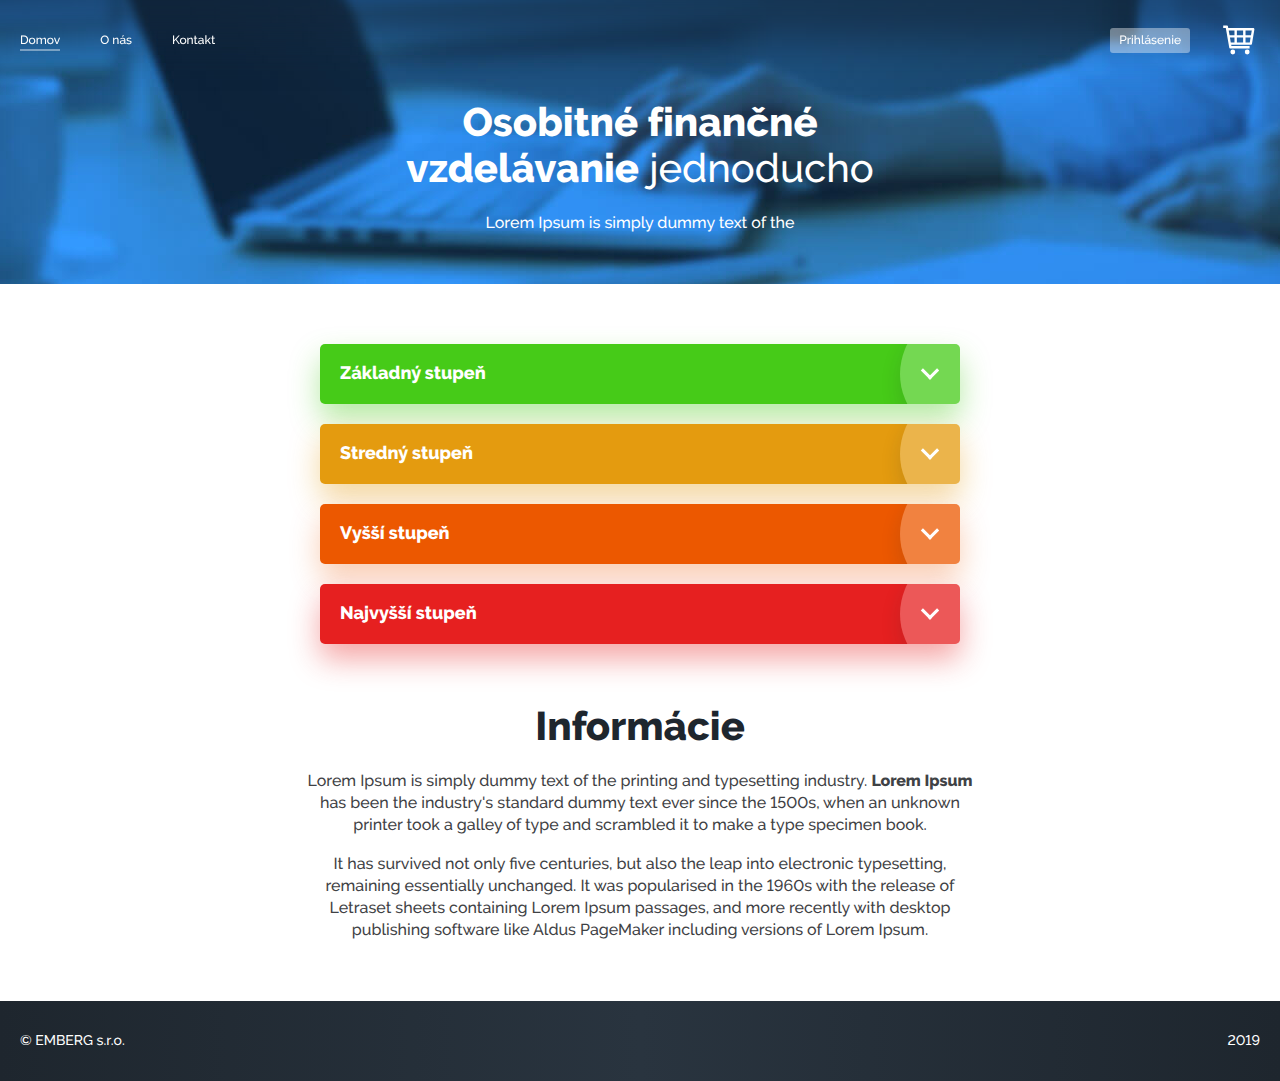
==== commit f8adf38f: "Update index.html" ====
--- a/index.html
+++ b/index.html
@@ -24,15 +24,15 @@
 			<span class="trn"></span>
 			<span class="trn"></span>
 		</a>
-		<a href="#" class="header__login trn">Prihlásenie</a>
-		<a href="#" class="header__icon header__icon--cart trn">
+		<a href="form--singin.html" class="header__login trn">Prihlásenie</a>
+		<a href="#" class="header__icon header__icon--cart js--cart__toggle trn">
 			<img src="assets/images/shopping-cart__icon.svg" alt="Košík" />
 		</a>
 	</div>
 
 	<div class="menu hidden trn" data-toggle="true">
 		<ul class="menu__list">
-			<li class="menu__item"><a href="#" class="menu__anchor medium trn">Domov</a></li>
+			<li class="menu__item"><a href="index.html" class="menu__anchor medium trn">Domov</a></li>
 			<li class="menu__item"><a href="#" class="menu__anchor medium trn">O nás</a></li>
 			<li class="menu__item"><a href="#" class="menu__anchor medium trn">Kontakt</a></li>
 		</ul>
@@ -45,7 +45,7 @@
 					<span class="large bold">Košík</span>
 				</div>
 				<div class="table__cell">
-					<a href="#" class="close__cart small">Pokračovať vo výbere</a>
+					<a href="#" class="close__cart js--close__cart small">Pokračovať vo výbere</a>
 				</div>
 			</div>
 		</div>
@@ -60,7 +60,7 @@
 				</div>
 			</div>
 		</div>
-		<a href="form.html" class="btn btn--finish trn">Dokončiť nákup</a>
+		<a href="form--start.html" class="btn btn--finish trn">Dokončiť nákup</a>
 	</div>
 
 	<div class="overlay hidden trn"></div>
--- a/assets/css/style.min.css
+++ b/assets/css/style.min.css
@@ -1 +1 @@
-@font-face{font-display:fallback;font-family:Raleway;src:url(../fonts/Raleway-ExtraBold.eot?#iefix) format('embedded-opentype'),url(../fonts/Raleway-ExtraBold.woff) format('woff'),url(../fonts/Raleway-ExtraBold.ttf) format('truetype'),url(../fonts/Raleway-ExtraBold.svg#Raleway-ExtraBold) format('svg');font-weight:800;font-style:normal}@font-face{font-display:fallback;font-family:Raleway;src:url(../fonts/Raleway-Medium.eot?#iefix) format('embedded-opentype'),url(../fonts/Raleway-Medium.woff) format('woff'),url(../fonts/Raleway-Medium.ttf) format('truetype'),url(../fonts/Raleway-Medium.svg#Raleway-Medium) format('svg');font-weight:500;font-style:normal}*,:after,:before{-webkit-box-sizing:border-box;-moz-box-sizing:border-box;box-sizing:border-box;margin:0;padding:0;-webkit-tap-highlight-color:transparent;-webkit-tap-highlight-color:transparent;font-weight:500;font-style:normal;font-stretch:normal;text-rendering:geometricPrecision;-webkit-font-smoothing:antialiased;-moz-osx-font-smoothing:grayscale}html{font-family:Raleway,sans-serif;line-height:1.15;-webkit-text-size-adjust:100%}body{background:#fff}a{text-decoration:none;background-color:transparent}img{border-style:none}ol,ul{list-style:none}:focus{outline:0}.h1-like,h1,p{margin-left:auto;margin-right:auto;max-width:270px}.h1-like,h1{display:block;margin-bottom:13px;font-size:21px;line-height:27px}.small{font-size:12px;line-height:17px}.medium{font-size:14px;line-height:20px}.large{font-size:16px;line-height:24px}.bold{font-weight:800}.trn{-webkit-transition:all .2s ease-in-out;-moz-transition:all .2s ease-in-out;-o-transition:all .2s ease-in-out;transition:all .2s ease-in-out}.clearfix:after{visibility:hidden;display:block;font-size:0;content:" ";clear:both;height:0}@-webkit-keyframes highlight{50%{border-color:#39f}}@-moz-keyframes highlight{50%{border-color:#39f}}@-o-keyframes highlight{50%{border-color:#39f}}@keyframes highlight{50%{border-color:#39f}}@-webkit-keyframes fly__to__cart{100%{opacity:.5;right:32px;top:32px;-webkit-transform:scale(0) translateY(-50%);-moz-transform:scale(0) translateY(-50%);-ms-transform:scale(0) translateY(-50%);-o-transform:scale(0) translateY(-50%);transform:scale(0) translateY(-50%);-webkit-transform-origin:top right;-moz-transform-origin:top right;-ms-transform-origin:top right;-o-transform-origin:top right;transform-origin:top right}}@-moz-keyframes fly__to__cart{100%{opacity:.5;right:32px;top:32px;-webkit-transform:scale(0) translateY(-50%);-moz-transform:scale(0) translateY(-50%);-ms-transform:scale(0) translateY(-50%);-o-transform:scale(0) translateY(-50%);transform:scale(0) translateY(-50%);-webkit-transform-origin:top right;-moz-transform-origin:top right;-ms-transform-origin:top right;-o-transform-origin:top right;transform-origin:top right}}@-o-keyframes fly__to__cart{100%{opacity:.5;right:32px;top:32px;-webkit-transform:scale(0) translateY(-50%);-moz-transform:scale(0) translateY(-50%);-ms-transform:scale(0) translateY(-50%);-o-transform:scale(0) translateY(-50%);transform:scale(0) translateY(-50%);-webkit-transform-origin:top right;-moz-transform-origin:top right;-ms-transform-origin:top right;-o-transform-origin:top right;transform-origin:top right}}@keyframes fly__to__cart{100%{opacity:.5;right:32px;top:32px;-webkit-transform:scale(0) translateY(-50%);-moz-transform:scale(0) translateY(-50%);-ms-transform:scale(0) translateY(-50%);-o-transform:scale(0) translateY(-50%);transform:scale(0) translateY(-50%);-webkit-transform-origin:top right;-moz-transform-origin:top right;-ms-transform-origin:top right;-o-transform-origin:top right;transform-origin:top right}}@-webkit-keyframes shake{70%{-webkit-transform:translateY(3px);-moz-transform:translateY(3px);-ms-transform:translateY(3px);-o-transform:translateY(3px);transform:translateY(3px)}}@-moz-keyframes shake{70%{-webkit-transform:translateY(3px);-moz-transform:translateY(3px);-ms-transform:translateY(3px);-o-transform:translateY(3px);transform:translateY(3px)}}@-o-keyframes shake{70%{-webkit-transform:translateY(3px);-moz-transform:translateY(3px);-ms-transform:translateY(3px);-o-transform:translateY(3px);transform:translateY(3px)}}@keyframes shake{70%{-webkit-transform:translateY(3px);-moz-transform:translateY(3px);-ms-transform:translateY(3px);-o-transform:translateY(3px);transform:translateY(3px)}}@media screen and (min-width:700px){.h1-like,h1{margin-bottom:20px;max-width:500px;font-size:40px;line-height:46px}p{max-width:670px}.small{font-size:14px;line-height:20px}.medium{font-size:16px;line-height:22px}.large{font-size:18px;line-height:26px}}@media screen and (min-width:1300px){.h1-like,h1{max-width:600px;font-size:48px;line-height:58px}}.container{padding-left:15px;padding-right:15px}@media screen and (min-width:700px){.container{padding-left:20px;padding-right:20px}}@media screen and (min-width:1300px){.container{margin-left:auto;margin-right:auto;padding-left:0;padding-right:0}}.tab{display:block;margin-bottom:15px;overflow:hidden;padding:13px 65px 13px 15px;position:relative;color:#fff;text-align:left;border-radius:5px}.tab.open{margin-bottom:0;border-radius:5px 5px 0 0;box-shadow:0 0 0 rgba(70,203,24,.3)}.tab:after,.tab:before{content:" ";display:block;position:absolute;-webkit-transition:all .2s ease-in-out;-moz-transition:all .2s ease-in-out;-o-transition:all .2s ease-in-out;transition:all .2s ease-in-out}.tab:after{height:50px;right:0;top:0;width:50px;background:url(../images/chevron-tab__icon.svg) no-repeat center}.tab.open:after{-webkit-transform:rotate(180deg);-moz-transform:rotate(180deg);-ms-transform:rotate(180deg);-o-transform:rotate(180deg);transform:rotate(180deg)}.tab:before{height:120px;margin:-60px 0 0;right:-70px;top:50%;width:120px;background:rgba(255,255,255,.25);border-radius:50%;box-shadow:0 10px 20px rgba(30,38,46,.15)}.tab--green{background:#46cb18;box-shadow:0 10px 20px rgba(70,203,24,.3)}.tab--green.open,.tab--green:hover{background:#55d729}.tab--yellow{background:#e49b0f;box-shadow:0 10px 20px rgba(228,155,15,.3)}.tab--yellow.open,.tab--yellow:hover{background:#f1a621}.tab--orange{background:#ec5800;box-shadow:0 10px 20px rgba(236,88,0,.3)}.tab--orange.open,.tab--orange:hover{background:#f7610f}.tab--red{background:#e62020;box-shadow:0 10px 20px rgba(230,32,32,.3)}.tab--red.open,.tab--red:hover{background:#f02d27}@media screen and (min-width:530px){.tab{margin-left:auto;margin-right:auto;max-width:640px;width:73%}}@media screen and (min-width:700px){.tab{margin-bottom:20px;padding:17px 80px 17px 20px}.tab:after{height:60px;width:60px}.tab:before{height:130px;margin:-65px 0 0;width:130px}.tab--green{box-shadow:0 15px 30px rgba(70,203,24,.4)}.tab--yellow{box-shadow:0 15px 30px rgba(228,155,15,.4)}.tab--orange{box-shadow:0 15px 30px rgba(236,88,0,.3)}.tab--red{box-shadow:0 15px 30px rgba(230,32,32,.4)}}@media screen and (min-width:1300px){.tab{display:inline-block;margin-left:1%;margin-right:1%;width:22.5%}.tab.open:before{background:rgba(255,255,255,0);box-shadow:0 10px 20px rgba(30,38,46,0)}}.product__collapse{opacity:0;overflow:hidden;-webkit-transition:all .4s ease-in-out;-moz-transition:all .4s ease-in-out;-o-transition:all .4s ease-in-out;transition:all .4s ease-in-out}.product__collapse.open{opacity:1}.product__area{margin-bottom:30px;padding:15px 15px 1px;font-size:0;background:#e5e6e6;border-radius:0 0 5px 5px}@media screen and (min-width:530px){.product__collapse{margin-left:auto;margin-right:auto;max-width:640px;width:73%}}@media screen and (min-width:700px){.product__area{margin-bottom:40px;padding:20px 20px 1px}}@media screen and (min-width:1300px){.product__collapse{display:none;float:left;height:auto!important;max-width:100%;width:100%}.product__collapse.open{display:block}.product__area{margin-left:2%;margin-right:2%;padding:1.5% 1% 1%}.product__collapse:nth-of-type(even) .product__area,.product__collapse:nth-of-type(odd) .product__area{border-radius:5px}.product__collapse:first-of-type .product__area{border-radius:0 5px 5px 5px}.product__collapse:last-of-type .product__area{border-radius:5px 0 5px 5px}#green .product__area{box-shadow:0 10px 0 #55d729 inset}#yellow .product__area{box-shadow:0 10px 0 #f1a621 inset}#orange .product__area{box-shadow:0 10px 0 #f7610f inset}#red .product__area{box-shadow:0 10px 0 #f02d27 inset}}.product{margin-bottom:15px;background:#fff}.product.fly__to__cart{margin:0!important;opacity:1;position:fixed;z-index:99999;-webkit-animation:fly__to__cart .7s 1 .3s ease-in-out forwards;-moz-animation:fly__to__cart .7s 1 .3s ease-in-out forwards;-o-animation:fly__to__cart .7s 1 .3s ease-in-out forwards;animation:fly__to__cart .7s 1 .3s ease-in-out forwards}.product__heading{padding:15px 50px 15px 41px;position:relative;color:#fff;text-align:left;background:#1e262e}.product__heading:after,.product__heading:before{content:" ";display:block;height:32px;position:absolute;top:9px;width:32px}.product__heading:before{left:7px}.product__heading:after{right:10px}.product--added .product__heading:after{background:url(../images/added-product__icon.svg) no-repeat center}.product__heading--poistenie:before{background:url(../images/poistenie-a-zaistenie__icon.svg) no-repeat center}.product__heading--vklady:before{background:url(../images/prijmanie-vkladov__icon2.svg) no-repeat center}.product__heading--uvery:before{background:url(../images/poskytovanie-uverov__icon3.svg) no-repeat center}.product__heading--trh:before{background:url(../images/kapitalovy-trh__icon.svg) no-repeat center}.product__heading--starobne:before{background:url(../images/starobne-dochodkove-sporenie__icon.svg) no-repeat center}.product__heading--doplnkove:before{background:url(../images/doplnkove-dochodkove-sporenie__icon.svg) no-repeat center}.product__info{padding:15px;text-align:right}@media screen and (min-width:700px){.product{margin-bottom:20px}}@media screen and (min-width:1300px){.product{display:inline-block;vertical-align:top;width:31.333%}.product{margin:1%}}.cartproduct__wrap{position:relative}.cartproduct__area{margin-bottom:15px;max-height:200px;max-height:40vh;overflow:auto;overflow-x:visible;overflow-y:auto}@media screen and (orientation:landscape){.cartproduct__area{max-height:23vh}}@media screen and (min-width:700px){.cartproduct__wrap:after{height:20px}.cartproduct__area{max-height:300px;max-height:35vh}}@media screen and (min-width:700px) and (orientation:landscape){.cartproduct__area{max-height:23vh}}@media screen and (min-width:1300px){.cartproduct__area{max-height:300px;max-height:35vh}}.cartproduct{padding:15px;position:relative;color:#1e262e;text-align:left;border:1px solid #e5e6e6;border-radius:5px}.cartproduct+.cartproduct{margin-top:15px}.cartproduct--added{-webkit-animation:highlight 1s .2s 1;-moz-animation:highlight 1s .2s 1;-o-animation:highlight 1s .2s 1;animation:highlight 1s .2s 1}.cartproduct__heading{display:block;margin-bottom:15px;padding-right:27px}.cartproduct__level{display:inline-block;padding:3px 5px 2px;color:#fff;border-radius:3px}.cartproduct__price,.cartproduct__remove{display:inline-block;position:absolute}.cartproduct__remove{height:30px;right:7px;top:7px;width:30px;background:url(../images/cartproduct-remove__icon.svg) no-repeat center}.cartproduct__level--green{background:#46cb18}.cartproduct__level--yellow{background:#e49b0f}.cartproduct__level--orange{background:#ec5800}.cartproduct__level--red{background:#e62020}.cartproduct__price{bottom:9px;right:15px}@media screen and (min-width:700px){.cartproduct{padding:20px}.cartproduct+.cartproduct{margin-top:20px}.cartproduct__heading{margin-bottom:20px}.cartproduct__remove{right:12px;top:12px}.cartproduct__price{bottom:14px;right:20px}}@media screen and (min-width:700px) and (orientation:landscape){.cartproduct__heading{margin-bottom:10px}}@media screen and (min-width:1300px){.cartproduct__heading{margin-bottom:20px}}.form{padding:30px 15px}.form__heading{display:block;padding:15px 0;position:relative;text-align:center}.form__heading:after{bottom:6px;content:" ";display:block;height:3px;left:50%;margin:0 0 0 -50px;position:absolute;width:100px;background:#39f}.form__block+.form__block{margin-top:15px}.form__label{display:block;margin-bottom:4px;color:#1e262e}.form__control{-webkit-appearance:none;-moz-appearance:none;appearance:none;display:inline-block;height:31px;padding:0 7px;width:100%;color:#1e262e;font-family:Raleway,sans-serif;font-size:12px;line-height:31px;background:#e5e6e6;border:0 none;border-radius:3px}input[type=email].form__control,input[type=number].form__control,input[type=text].form__control{box-shadow:0 2px 0 rgba(0,0,0,.05) inset}select.form__control{background:#e5e6e6 url(../images/dropdown-form__icon.svg) no-repeat right center;box-shadow:0 -2px 0 rgba(0,0,0,.05) inset}.form__control::-webkit-input-placeholder{color:#b1b3b4;font-family:Raleway,sans-serif;font-size:12px;line-height:31px}.form__control::-moz-placeholder{color:#b1b3b4;font-family:Raleway,sans-serif;font-size:12px;line-height:31px}.form__control:-ms-input-placeholder{color:#b1b3b4;font-family:Raleway,sans-serif;font-size:12px;line-height:31px}.form__control:-moz-placeholder{color:#b1b3b4;font-family:Raleway,sans-serif;font-size:12px;line-height:31px}.form__control--error{background-color:#fad2d2!important}select.form__control--error{box-shadow:0 -2px 0 #e62020 inset}input[type=email].form__control--error,input[type=number].form__control--error,input[type=text].form__control--error{box-shadow:0 2px 0 #e62020 inset}.error__message{display:inline-block;margin-top:7px;padding:3px 7px;position:relative;vertical-align:top;color:#fff;font-size:10px;line-height:14px;text-align:center;background:#e62020;border-radius:3px}.error__message:before{content:" ";display:block;height:0;left:13px;position:absolute;top:-8px;width:0;border:4px solid transparent;border:4px solid transparent;border-bottom:4px solid #e62020}.form__confirmation{cursor:pointer;display:block;max-height:99999px;padding:0 0 0 20px;position:relative;color:#1e262e;-webkit-user-select:none;-moz-user-select:none;-ms-user-select:none;user-select:none;-webkit-text-size-adjust:none;text-size-adjust:none}.form__confirmation a{color:inherit;text-decoration:underline}.form__confirmation input[type=checkbox]{cursor:pointer;opacity:0;position:absolute}.form__confirmation .checkmark{display:block;height:15px;left:0;position:absolute;top:0;width:15px;background:#e5e6e6;border-radius:3px;box-shadow:0 2px 0 rgba(0,0,0,.05) inset}.form__confirmation input[type=checkbox]:checked~.checkmark{background:#39f}.form__confirmation .checkmark:after{content:" ";display:block;height:15px;left:0;position:absolute;top:0;width:15px;background:url(../images/check-confirmation__icon--disabled.svg) no-repeat center;-webkit-transition:all .2s ease-in-out;-moz-transition:all .2s ease-in-out;-o-transition:all .2s ease-in-out;transition:all .2s ease-in-out}.form__confirmation input[type=checkbox]:checked~.checkmark:after{background:url(../images/check-confirmation__icon--enabled.svg) no-repeat center}.submit{-webkit-appearance:none;-moz-appearance:none;appearance:none;cursor:pointer;display:block;padding:13px 15px;width:100%;color:#fff;font-family:Raleway,sans-serif;text-align:center;background:#39f;border:0 none;border-radius:5px;box-shadow:0 10px 20px rgba(51,153,255,.3)}.submit:hover{background:#288bed}.submit:active,.submit:focus{background:#1f7ddb}@media screen and (min-width:700px){.form{margin-left:auto;margin-right:auto;max-width:640px;padding:60px 0;width:73%}.form__heading{padding:20px 0}.form__heading:after{height:4px}.form__block+.form__block{margin-top:20px}.form__label{margin-bottom:5px}.form__control{height:36px;padding:0 10px;font-size:14px;line-height:36px}.form__control::-webkit-input-placeholder{font-size:14px;line-height:36px}.form__control::-moz-placeholder{font-size:14px;line-height:36px}.form__control:-ms-input-placeholder{font-size:14px;line-height:36px}.form__control:-moz-placeholder{font-size:14px;line-height:36px}.error__message{margin-top:10px;padding:4px 9px;font-size:12px;line-height:17px}.form__confirmation .checkmark{top:1px}.submit{padding:17px 20px}}.popup{opacity:1;position:relative;visibility:visible;z-index:99999}.popup.hidden{opacity:0;visibility:hidden}.popup__container{bottom:0;left:0;position:fixed;right:0;top:50px;-webkit-transform:scale(1) translate3d(0,0,0);-moz-transform:scale(1) translate3d(0,0,0);-ms-transform:scale(1) translate3d(0,0,0);-o-transform:scale(1) translate3d(0,0,0);transform:scale(1) translate3d(0,0,0);z-index:99999}.popup.hidden .popup__container{-webkit-transform:scale(.95) translate3d(0,15px,0);-moz-transform:scale(.95) translate3d(0,15px,0);-ms-transform:scale(.95) translate3d(0,15px,0);-o-transform:scale(.95) translate3d(0,15px,0);transform:scale(.95) translate3d(0,15px,0)}.popup__flex{bottom:30px;display:-webkit-box;display:-ms-flexbox;display:flex;-webkit-box-orient:vertical;-webkit-box-direction:normal;-ms-flex-direction:column;flex-direction:column;left:30px;overflow:hidden;position:fixed;right:30px;top:30px;background:#fff}.popup__header{padding:13px 65px 13px 15px;position:relative;background:#39f}.popup__heading{display:block;color:#fff}.popup__close{display:block;height:50px;position:absolute;right:0;top:0;width:50px;background:url(../images/close-popup__icon.svg) no-repeat center}.popup__scroll{-webkit-box-flex:1;-ms-flex-positive:1;flex-grow:1;overflow:auto;overflow-x:hidden;overflow-y:auto;padding:15px}.popup__content{color:#3f4245}.popup__content ol,.popup__content p,.popup__content ul{margin-bottom:9px;max-width:none}.popup__content ol,.popup__content ul{padding:0 0 0 1.5em}.popup__content ul{list-style:disc outside none}.popup__content ol{list-style:decimal outside none}.popup__content ol li+li,.popup__content ul li+li{margin:4px 0 0}.popup__content ol a,.popup__content p a,.popup__content ul a{color:inherit;text-decoration:underline}.popup__btn{display:inline-block;margin-top:6px;padding:7px 14px;color:#fff;font-size:12px;font-weight:800;line-height:17px;text-align:center;background:#39f;border-radius:3px;box-shadow:0 3px 6px rgba(51,153,255,.3)}.popup__btn:hover{background:#288bed}.popup__btn:active,.popup__btn:focus{background:#1f7ddb}@media screen and (min-width:700px){.popup__container{top:80px}.popup__flex{bottom:auto;left:auto;margin-left:auto;margin-right:auto;max-height:400px;max-height:40vh;max-width:640px;position:relative;right:auto;top:50%;-webkit-transform:translateY(-50%);-ms-transform:translateY(-50%);transform:translateY(-50%);width:73%}.popup__header{padding:17px 80px 17px 20px}.popup__close{top:5px}.popup__scroll{padding:20px}.popup__content ol,.popup__content p,.popup__content ul{margin-bottom:15px}.popup__btn{margin-top:5px;padding:8px 16px;font-size:14px;line-height:20px}}.table{font-size:0}.table__row+.table__row{margin:7px 0 0}.table__cell{display:inline-block;width:50%;color:#1e262e;text-align:left}.table__cell:last-of-type{text-align:right}.table__cell a{color:#1e262e;text-decoration:underline}.btn{display:inline-block;overflow:hidden;padding:7px 14px 7px 43px;position:relative;color:#fff;font-size:12px;font-weight:800;line-height:17px;text-align:center;background:#39f;border-radius:3px;box-shadow:0 3px 6px rgba(51,153,255,.3);-webkit-transition:all .2s ease;-moz-transition:all .2s ease;-o-transition:all .2s ease;transition:all .2s ease}.btn:hover{background:#288bed}.btn:active,.btn:focus{background:#1f7ddb}.btn:after,.btn:before{content:" ";display:block;position:absolute;top:50%}.btn:after{height:31px;left:0;margin:-16px 0 0;width:31px}.btn--added,.btn--added:active,.btn--added:focus,.btn--added:hover{background:#b1b7be;box-shadow:0 0 0 rgba(51,153,255,.3)}.btn--finish:after{background:url(../images/check-btn__icon.svg) no-repeat center}.btn--add:after{background:url(../images/plus-btn__icon.svg) no-repeat center}.btn--added:after{-webkit-transform:rotate(45deg);-moz-transform:rotate(45deg);-ms-transform:rotate(45deg);-o-transform:rotate(45deg);transform:rotate(45deg)}.btn:before{height:80px;left:-49px;margin:-40px 0 0;width:80px;background:rgba(255,255,255,.25);border-radius:50%;box-shadow:0 3px 6px rgba(30,38,46,.15)}@media screen and (min-width:700px){.btn{padding:8px 16px 8px 52px;font-size:14px;line-height:20px}.btn:after{left:2px}.btn:before{height:100px;left:-64px;margin:-50px 0 0;width:100px}}.header__icon{display:block;height:50px;position:absolute;top:0;width:50px}.header__icon--menu span{display:block;height:3px;left:15px;opacity:1;position:absolute;width:20px;font-size:0;background:#fff}.header__icon--menu span:nth-child(1){top:17px}.header__icon--menu span:nth-child(2),.header__icon--menu span:nth-child(3){top:24px}.header__icon--menu span:nth-child(4){top:31px}.header__icon--menu.open span:nth-child(1),.header__icon--menu.open span:nth-child(4){opacity:0;top:24px}.header__icon--menu.open span:nth-child(2){-webkit-transform:rotate(45deg);-moz-transform:rotate(45deg);-ms-transform:rotate(45deg);-o-transform:rotate(45deg);transform:rotate(45deg)}.header__icon--menu.open span:nth-child(3){-webkit-transform:rotate(-45deg);-moz-transform:rotate(-45deg);-ms-transform:rotate(-45deg);-o-transform:rotate(-45deg);transform:rotate(-45deg)}.header__icon--cart{padding:7px}.header__icon--cart img{display:block;height:36px;width:36px}.header__icon--cart:after{content:" ";display:block;height:10px;position:absolute;right:10px;top:11px;width:10px;border-radius:50%;-webkit-transition:all .2s ease;-moz-transition:all .2s ease;-o-transition:all .2s ease;transition:all .2s ease}.header__icon--cart--full:after{background:#e62020}.header__icon--cart--shake{-webkit-animation:shake .2s 1 1.1s ease-in-out forwards;-moz-animation:shake .2s 1 1.1s ease-in-out forwards;-o-animation:shake .2s 1 1.1s ease-in-out forwards;animation:shake .2s 1 1.1s ease-in-out forwards}@media screen and (min-width:700px){.header__icon{height:80px;width:80px}.header__icon--menu{display:none}.header__icon--cart{padding:16px}.header__icon--cart:after{right:20px;top:22px}.header__icon--cart img{height:48px;width:48px}}.header__login{display:inline-block;float:right;margin-right:10px;margin-top:15px;padding:3px 7px;vertical-align:middle;color:#fff;font-size:10px;line-height:14px;text-align:center;background:rgba(255,255,255,.4);border-radius:3px}.header__login:active,.header__login:focus,.header__login:hover{background:rgba(255,255,255,.3)}@media screen and (min-width:700px){.header__login{margin-top:28px;padding:4px 9px;font-size:12px;line-height:17px}}.header{height:50px;left:0;padding:0 50px;position:fixed;right:0;top:0;z-index:99999;box-shadow:0 0 0 rgba(18,38,60,0)}.header.scrolled{background:#39f;box-shadow:0 10px 20px rgba(18,38,60,.2)}.header__icon--menu{left:0}.header__icon--cart{right:0}@media screen and (min-width:700px){.header{height:80px;padding:0 80px}.header.scrolled{box-shadow:0 15px 30px rgba(18,38,60,.4)}}.menu{left:0;opacity:1;position:fixed;right:0;top:50px;visibility:visible;z-index:99999;background:#fff;box-shadow:0 10px 20px rgba(18,38,60,.2)}.menu:before{content:" ";display:block;height:0;left:22px;position:absolute;top:-10px;width:0;border:5px solid transparent;border:5px solid transparent;border-bottom:5px solid #fff}.menu.hidden{opacity:0;top:65px;visibility:hidden}.menu__item+.menu__item{border-top:1px solid #e5e6e6}.menu__anchor{display:block;padding:15px;color:#3f4245}.menu__anchor:active,.menu__anchor:focus,.menu__anchor:hover{color:#fff}.menu__anchor:hover{background:#39f}.menu__anchor:active,.menu__anchor:focus{background:#288bed}@media screen and (min-width:530px){.menu{right:auto;width:440px}}@media screen and (min-width:700px){.menu{left:auto;right:185px;background:0 0;background:rgba(0,0,0,0);box-shadow:0 0 0 transparent}.menu,.menu.hidden{opacity:1;visibility:visible;top:0}.menu:before{left:35px}.menu__list{font-size:0;text-align:right}.menu__item{display:inline-block;vertical-align:baseline}.menu__item+.menu__item{border-top:0 none}.menu__anchor{padding:29px 20px;position:relative;color:#fff;font-size:12px}.menu__anchor:active,.menu__anchor:focus,.menu__anchor:hover{background:0 0;background:rgba(0,0,0,0)}.menu__anchor:after{bottom:31px;content:" ";display:block;height:0;left:20px;position:absolute;right:20px;background:rgba(255,255,255,0);-webkit-transition:all .2s ease-in-out;-moz-transition:all .2s ease-in-out;-o-transition:all .2s ease-in-out;transition:all .2s ease-in-out}.menu__anchor:active:after,.menu__anchor:focus:after,.menu__anchor:hover:after{bottom:29px;height:2px;background:rgba(255,255,255,.4)}}@media screen and (min-width:1300px){.menu__anchor{padding:29px 25px;font-size:14px}.menu__anchor:after{left:25px;right:25px}}.cart{left:0;opacity:1;padding:20px 15px;position:fixed;right:0;top:50px;visibility:visible;z-index:99999;text-align:right;background:#fff;box-shadow:0 10px 20px rgba(18,38,60,.2)}.cart:before{content:" ";display:block;height:0;position:absolute;right:21px;top:-10px;width:0;border:5px solid transparent;border:5px solid transparent;border-bottom:5px solid #fff}.cart.hidden{opacity:0;top:65px;visibility:hidden}.cart .table{margin-bottom:15px}@media screen and (min-width:530px){.cart{left:auto;width:440px}}@media screen and (min-width:700px){.cart{padding:30px 20px;top:80px}.cart:before{right:36px}.cart.hidden{top:100px}.cart .table{margin-bottom:20px}}@media screen and (min-width:1300px){.cart{padding:40px 25px}}.overlay{bottom:0;left:0;position:fixed;right:0;top:0;z-index:99990;background:rgba(18,38,60,.8)}.overlay.hidden{opacity:0;visibility:hidden}.hero{color:#fff;text-align:center;background:#39f url(../images/hero-mobile__bg.jpg) no-repeat center;box-shadow:0 80px 40px -38px rgba(18,38,60,.65) inset}.hero .container{padding-bottom:40px;padding-top:70px}@media screen and (min-width:700px){.hero .container{padding-bottom:60px;padding-top:120px}.hero .small{font-size:16px;line-height:22px}}@media screen and (min-width:700px) and (orientation:landscape){.hero .container{padding-bottom:50px;padding-top:100px}}@media screen and (min-width:769px){.hero{background:url(../images/hero-tablet__bg.jpg) no-repeat center}}@media screen and (min-width:1300px){.hero{background:url(../images/hero-desktop__bg.jpg) no-repeat center}.hero .container{padding-bottom:95px;padding-top:125px}.hero .small{font-size:18px;line-height:26px}}@media screen and (min-width:2000px){.hero{-webkit-background-size:cover;-moz-background-size:cover;-o-background-size:cover;background-size:cover}}.shop .container{padding-bottom:15px;padding-top:30px}@media screen and (min-width:700px){.shop .container{padding-bottom:20px;padding-top:60px}}@media screen and (min-width:1300px){.shop .container{margin-top:-30px;max-width:1250px;padding-top:0;font-size:0;text-align:center}}.product__info .table{margin:0 0 15px}.product__info .btn{vertical-align:top}.info{color:#3f4245;text-align:center}.info .container{padding-bottom:30px}.info h1{color:#1e262e}.info p+p{margin-top:9px}@media screen and (min-width:700px){.info .container{padding-bottom:60px;padding-top:20px}.info p{font-size:16px;line-height:22px}.info p+p{margin-top:17px}}@media screen and (min-width:1300px){.info p{font-size:18px;line-height:26px}}.footer{background:#1e262e;background:-moz-linear-gradient(left,#1e262e 0,#29343f 50%,#1e262e 100%);background:-webkit-linear-gradient(left,#1e262e 0,#29343f 50%,#1e262e 100%);background:linear-gradient(to right,#1e262e 0,#29343f 50%,#1e262e 100%)}.footer .container{padding-bottom:20px;padding-top:20px}.footer .table__cell{color:#fff}@media screen and (min-width:700px){.footer .container{padding-bottom:30px;padding-top:30px}}@media screen and (min-width:1300px){.footer .container{max-width:1200px}}
+@font-face{font-display:fallback;font-family:Raleway;src:url(../fonts/Raleway-ExtraBold.eot?#iefix) format('embedded-opentype'),url(../fonts/Raleway-ExtraBold.woff) format('woff'),url(../fonts/Raleway-ExtraBold.ttf) format('truetype'),url(../fonts/Raleway-ExtraBold.svg#Raleway-ExtraBold) format('svg');font-weight:800;font-style:normal}@font-face{font-display:fallback;font-family:Raleway;src:url(../fonts/Raleway-Medium.eot?#iefix) format('embedded-opentype'),url(../fonts/Raleway-Medium.woff) format('woff'),url(../fonts/Raleway-Medium.ttf) format('truetype'),url(../fonts/Raleway-Medium.svg#Raleway-Medium) format('svg');font-weight:500;font-style:normal}*,:after,:before{-webkit-box-sizing:border-box;-moz-box-sizing:border-box;box-sizing:border-box;margin:0;padding:0;-webkit-tap-highlight-color:transparent;-webkit-tap-highlight-color:transparent;font-weight:500;font-style:normal;font-stretch:normal;text-rendering:geometricPrecision;-webkit-font-smoothing:antialiased;-moz-osx-font-smoothing:grayscale}html{font-family:Raleway,sans-serif;line-height:1.15;-webkit-text-size-adjust:100%}body{background:#fff}a{text-decoration:none;background-color:transparent}img{border-style:none}ol,ul{list-style:none}:focus{outline:0}.h1-like,h1,p{margin-left:auto;margin-right:auto;max-width:270px}.h1-like,h1{display:block;margin-bottom:13px;font-size:21px;line-height:27px}.small{font-size:12px;line-height:17px}.medium{font-size:14px;line-height:20px}.large{font-size:16px;line-height:24px}.bold{font-weight:800}.trn{-webkit-transition:all .2s ease-in-out;-moz-transition:all .2s ease-in-out;-o-transition:all .2s ease-in-out;transition:all .2s ease-in-out}.clearfix:after{visibility:hidden;display:block;font-size:0;content:" ";clear:both;height:0}@-webkit-keyframes highlight{50%{border-color:#39f}}@-moz-keyframes highlight{50%{border-color:#39f}}@-o-keyframes highlight{50%{border-color:#39f}}@keyframes highlight{50%{border-color:#39f}}@-webkit-keyframes fly__to__cart{100%{opacity:.5;right:32px;top:32px;-webkit-transform:scale(0) translateY(-50%);-moz-transform:scale(0) translateY(-50%);-ms-transform:scale(0) translateY(-50%);-o-transform:scale(0) translateY(-50%);transform:scale(0) translateY(-50%);-webkit-transform-origin:top right;-moz-transform-origin:top right;-ms-transform-origin:top right;-o-transform-origin:top right;transform-origin:top right}}@-moz-keyframes fly__to__cart{100%{opacity:.5;right:32px;top:32px;-webkit-transform:scale(0) translateY(-50%);-moz-transform:scale(0) translateY(-50%);-ms-transform:scale(0) translateY(-50%);-o-transform:scale(0) translateY(-50%);transform:scale(0) translateY(-50%);-webkit-transform-origin:top right;-moz-transform-origin:top right;-ms-transform-origin:top right;-o-transform-origin:top right;transform-origin:top right}}@-o-keyframes fly__to__cart{100%{opacity:.5;right:32px;top:32px;-webkit-transform:scale(0) translateY(-50%);-moz-transform:scale(0) translateY(-50%);-ms-transform:scale(0) translateY(-50%);-o-transform:scale(0) translateY(-50%);transform:scale(0) translateY(-50%);-webkit-transform-origin:top right;-moz-transform-origin:top right;-ms-transform-origin:top right;-o-transform-origin:top right;transform-origin:top right}}@keyframes fly__to__cart{100%{opacity:.5;right:32px;top:32px;-webkit-transform:scale(0) translateY(-50%);-moz-transform:scale(0) translateY(-50%);-ms-transform:scale(0) translateY(-50%);-o-transform:scale(0) translateY(-50%);transform:scale(0) translateY(-50%);-webkit-transform-origin:top right;-moz-transform-origin:top right;-ms-transform-origin:top right;-o-transform-origin:top right;transform-origin:top right}}@-webkit-keyframes shake{70%{-webkit-transform:translateY(3px);-moz-transform:translateY(3px);-ms-transform:translateY(3px);-o-transform:translateY(3px);transform:translateY(3px)}}@-moz-keyframes shake{70%{-webkit-transform:translateY(3px);-moz-transform:translateY(3px);-ms-transform:translateY(3px);-o-transform:translateY(3px);transform:translateY(3px)}}@-o-keyframes shake{70%{-webkit-transform:translateY(3px);-moz-transform:translateY(3px);-ms-transform:translateY(3px);-o-transform:translateY(3px);transform:translateY(3px)}}@keyframes shake{70%{-webkit-transform:translateY(3px);-moz-transform:translateY(3px);-ms-transform:translateY(3px);-o-transform:translateY(3px);transform:translateY(3px)}}@media screen and (min-width:700px){.h1-like,h1{margin-bottom:20px;max-width:500px;font-size:40px;line-height:46px}p{max-width:670px}.small{font-size:14px;line-height:20px}.medium{font-size:16px;line-height:22px}.large{font-size:18px;line-height:26px}}@media screen and (min-width:1300px){.h1-like,h1{max-width:600px;font-size:48px;line-height:58px}}.container{padding-left:15px;padding-right:15px}@media screen and (min-width:700px){.container{padding-left:20px;padding-right:20px}}@media screen and (min-width:1300px){.container{margin-left:auto;margin-right:auto;padding-left:0;padding-right:0}}.tab{display:block;margin-bottom:15px;overflow:hidden;padding:13px 65px 13px 15px;position:relative;color:#fff;text-align:left;border-radius:5px}.tab.open{margin-bottom:0;border-radius:5px 5px 0 0;box-shadow:0 0 0 rgba(70,203,24,.3)}.tab:after,.tab:before{content:" ";display:block;position:absolute;-webkit-transition:all .2s ease-in-out;-moz-transition:all .2s ease-in-out;-o-transition:all .2s ease-in-out;transition:all .2s ease-in-out}.tab:after{height:50px;right:0;top:0;width:50px;background:url(../images/chevron-tab__icon.svg) no-repeat center}.tab.open:after{-webkit-transform:rotate(180deg);-moz-transform:rotate(180deg);-ms-transform:rotate(180deg);-o-transform:rotate(180deg);transform:rotate(180deg)}.tab:before{height:120px;margin:-60px 0 0;right:-70px;top:50%;width:120px;background:rgba(255,255,255,.25);border-radius:50%;box-shadow:0 10px 20px rgba(30,38,46,.15)}.tab--green{background:#46cb18;box-shadow:0 10px 20px rgba(70,203,24,.3)}.tab--green.open,.tab--green:hover{background:#55d729}.tab--yellow{background:#e49b0f;box-shadow:0 10px 20px rgba(228,155,15,.3)}.tab--yellow.open,.tab--yellow:hover{background:#f1a621}.tab--orange{background:#ec5800;box-shadow:0 10px 20px rgba(236,88,0,.3)}.tab--orange.open,.tab--orange:hover{background:#f7610f}.tab--red{background:#e62020;box-shadow:0 10px 20px rgba(230,32,32,.3)}.tab--red.open,.tab--red:hover{background:#f02d27}@media screen and (min-width:530px){.tab{margin-left:auto;margin-right:auto;max-width:640px;width:73%}}@media screen and (min-width:700px){.tab{margin-bottom:20px;padding:17px 80px 17px 20px}.tab:after{height:60px;width:60px}.tab:before{height:130px;margin:-65px 0 0;width:130px}.tab--green{box-shadow:0 15px 30px rgba(70,203,24,.4)}.tab--yellow{box-shadow:0 15px 30px rgba(228,155,15,.4)}.tab--orange{box-shadow:0 15px 30px rgba(236,88,0,.3)}.tab--red{box-shadow:0 15px 30px rgba(230,32,32,.4)}}@media screen and (min-width:1300px){.tab{display:inline-block;margin-left:1%;margin-right:1%;width:22.5%}.tab.open:before{background:rgba(255,255,255,0);box-shadow:0 10px 20px rgba(30,38,46,0)}}.product__collapse{opacity:0;overflow:hidden;-webkit-transition:all .4s ease-in-out;-moz-transition:all .4s ease-in-out;-o-transition:all .4s ease-in-out;transition:all .4s ease-in-out}.product__collapse.open{opacity:1}.product__area{margin-bottom:30px;padding:15px 15px 1px;font-size:0;background:#e5e6e6;border-radius:0 0 5px 5px}@media screen and (min-width:530px){.product__collapse{margin-left:auto;margin-right:auto;max-width:640px;width:73%}}@media screen and (min-width:700px){.product__area{margin-bottom:40px;padding:20px 20px 1px}}@media screen and (min-width:1300px){.product__collapse{display:none;float:left;height:auto!important;max-width:100%;width:100%}.product__collapse.open{display:block}.product__area{margin-left:2%;margin-right:2%;padding:1.5% 1% 1%}.product__collapse:nth-of-type(even) .product__area,.product__collapse:nth-of-type(odd) .product__area{border-radius:5px}.product__collapse:first-of-type .product__area{border-radius:0 5px 5px 5px}.product__collapse:last-of-type .product__area{border-radius:5px 0 5px 5px}#green .product__area{box-shadow:0 10px 0 #55d729 inset}#yellow .product__area{box-shadow:0 10px 0 #f1a621 inset}#orange .product__area{box-shadow:0 10px 0 #f7610f inset}#red .product__area{box-shadow:0 10px 0 #f02d27 inset}}.product{margin-bottom:15px;background:#fff}.product.fly__to__cart{margin:0!important;opacity:1;position:fixed;z-index:99999;-webkit-animation:fly__to__cart .7s 1 .3s ease-in-out forwards;-moz-animation:fly__to__cart .7s 1 .3s ease-in-out forwards;-o-animation:fly__to__cart .7s 1 .3s ease-in-out forwards;animation:fly__to__cart .7s 1 .3s ease-in-out forwards}.product__heading{padding:15px 50px 15px 41px;position:relative;color:#fff;text-align:left;background:#1e262e}.product__heading:after,.product__heading:before{content:" ";display:block;height:32px;position:absolute;top:9px;width:32px}.product__heading:before{left:7px}.product__heading:after{right:10px}.product--added .product__heading:after{background:url(../images/added-product__icon.svg) no-repeat center}.product__heading--poistenie:before{background:url(../images/poistenie-a-zaistenie__icon.svg) no-repeat center}.product__heading--vklady:before{background:url(../images/prijmanie-vkladov__icon2.svg) no-repeat center}.product__heading--uvery:before{background:url(../images/poskytovanie-uverov__icon3.svg) no-repeat center}.product__heading--trh:before{background:url(../images/kapitalovy-trh__icon.svg) no-repeat center}.product__heading--starobne:before{background:url(../images/starobne-dochodkove-sporenie__icon.svg) no-repeat center}.product__heading--doplnkove:before{background:url(../images/doplnkove-dochodkove-sporenie__icon.svg) no-repeat center}.product__info{padding:15px;text-align:right}@media screen and (min-width:700px){.product{margin-bottom:20px}}@media screen and (min-width:1300px){.product{display:inline-block;vertical-align:top;width:31.333%}.product{margin:1%}}.cartproduct__wrap{position:relative}.cartproduct__area{margin-bottom:15px;max-height:200px;max-height:40vh;overflow:auto;overflow-x:visible;overflow-y:auto}@media screen and (orientation:landscape){.cartproduct__area{max-height:23vh}}@media screen and (min-width:700px){.cartproduct__wrap:after{height:20px}.cartproduct__area{max-height:300px;max-height:35vh}}@media screen and (min-width:700px) and (orientation:landscape){.cartproduct__area{max-height:23vh}}@media screen and (min-width:1300px){.cartproduct__area{max-height:300px;max-height:35vh}}.cartproduct{padding:15px;position:relative;color:#1e262e;text-align:left;border:1px solid #e5e6e6;border-radius:5px}.cartproduct+.cartproduct{margin-top:15px}.cartproduct--added{-webkit-animation:highlight 1s .2s 1;-moz-animation:highlight 1s .2s 1;-o-animation:highlight 1s .2s 1;animation:highlight 1s .2s 1}.cartproduct__heading{display:block;margin-bottom:15px;padding-right:27px}.cartproduct__level{display:inline-block;padding:3px 5px 2px;color:#fff;border-radius:3px}.cartproduct__price,.cartproduct__remove{display:inline-block;position:absolute}.cartproduct__remove{height:30px;right:7px;top:7px;width:30px;background:url(../images/cartproduct-remove__icon.svg) no-repeat center}.cartproduct__level--green{background:#46cb18}.cartproduct__level--yellow{background:#e49b0f}.cartproduct__level--orange{background:#ec5800}.cartproduct__level--red{background:#e62020}.cartproduct__price{bottom:9px;right:15px}@media screen and (min-width:700px){.cartproduct{padding:20px}.cartproduct+.cartproduct{margin-top:20px}.cartproduct__heading{margin-bottom:20px}.cartproduct__remove{right:12px;top:12px}.cartproduct__price{bottom:14px;right:20px}}@media screen and (min-width:700px) and (orientation:landscape){.cartproduct__heading{margin-bottom:10px}}@media screen and (min-width:1300px){.cartproduct__heading{margin-bottom:20px}}.form{padding:20px 15px}.form__heading{display:block;padding:15px 0;position:relative;text-align:center}.form__heading:after{bottom:6px;content:" ";display:block;height:3px;left:50%;margin:0 0 0 -50px;position:absolute;width:100px;background:#39f}.form__step{height:90px;overflow:hidden;padding:15px 15px 15px 75px;position:relative;border:1px solid #e5e6e6;border-radius:4px}.form__step__number{bottom:0;left:0;padding:15px 0;position:absolute;top:0;width:60px;text-align:center;background:#39f}.form__step__icon{display:block;height:36px;margin-bottom:3px;margin-left:auto;margin-right:auto;width:36px;color:#39f;font-size:21px;line-height:36px;background:#fff;border-radius:50%}.form__step__text{color:#fff;text-transform:uppercase}.form__step__info{max-width:100%;position:relative;top:50%;-webkit-transform:translateY(-50%);-moz-transform:translateY(-50%);-ms-transform:translateY(-50%);-o-transform:translateY(-50%);transform:translateY(-50%);color:#1e262e}.form__block+.form__block{margin-top:15px}.form__label{display:block;margin-bottom:4px;color:#1e262e}.label__optional{color:#767676;font-style:italic}.form__control{-webkit-appearance:none;-moz-appearance:none;appearance:none;display:inline-block;height:31px;padding:0 7px;width:100%;color:#1e262e;font-family:Raleway,sans-serif;font-size:12px;line-height:31px;background:#e5e6e6;border:0 none;border-radius:3px;-webkit-transition:all .2s ease;-moz-transition:all .2s ease;-o-transition:all .2s ease;transition:all .2s ease}input[type=email].form__control,input[type=number].form__control,input[type=password].form__control,input[type=text].form__control{box-shadow:0 2px 0 rgba(0,0,0,.05) inset}input[type=email].form__control:focus,input[type=number].form__control:focus,input[type=password].form__control:focus,input[type=text].form__control:focus{box-shadow:0 2px 0 rgba(51,153,255,1) inset;background:#e0f0ff}input[type=number].form__control::-webkit-inner-spin-button,input[type=number].form__control::-webkit-outer-spin-button{-webkit-appearance:none;margin:0}select.form__control{background:#e5e6e6 url(../images/dropdown-form__icon.svg) no-repeat right center;box-shadow:0 -2px 0 rgba(0,0,0,.05) inset}.form__control::-webkit-input-placeholder{color:#b1b3b4;font-family:Raleway,sans-serif;font-size:12px;line-height:31px}.form__control::-moz-placeholder{color:#b1b3b4;font-family:Raleway,sans-serif;font-size:12px;line-height:31px}.form__control:-ms-input-placeholder{color:#b1b3b4;font-family:Raleway,sans-serif;font-size:12px;line-height:31px}.form__control:-moz-placeholder{color:#b1b3b4;font-family:Raleway,sans-serif;font-size:12px;line-height:31px}.form__control--success{background:#eff7ed url(../images/form__control--success.svg) no-repeat right center!important}select.form__control--success{box-shadow:0 -2px 0 #46cb18 inset!important}input[type=email].form__control--success,input[type=number].form__control--success,input[type=password].form__control--success,input[type=text].form__control--success{box-shadow:0 2px 0 #46cb18 inset!important}.form__control--error{background-color:#fad2d2!important}select.form__control--error{box-shadow:0 -2px 0 #e62020 inset!important}input[type=email].form__control--error,input[type=number].form__control--error,input[type=password].form__control--error,input[type=text].form__control--error{box-shadow:0 2px 0 #e62020 inset!important}.error__message{display:inline-block;margin-top:7px;padding:3px 7px;position:relative;vertical-align:top;color:#fff;font-size:10px;line-height:14px;text-align:center;background:#e62020;border-radius:3px}.error__message:before{content:" ";display:block;height:0;left:13px;position:absolute;top:-8px;width:0;border:4px solid transparent;border:4px solid transparent;border-bottom:4px solid #e62020}.form__confirmation{cursor:pointer;display:block;max-height:99999px;padding:0 0 0 20px;position:relative;color:#1e262e;-webkit-user-select:none;-moz-user-select:none;-ms-user-select:none;user-select:none;-webkit-text-size-adjust:none;text-size-adjust:none}.form__confirmation a{color:inherit;text-decoration:underline}.form__confirmation input[type=checkbox]{cursor:pointer;opacity:0;position:absolute}.form__confirmation .checkmark{display:block;height:15px;left:0;position:absolute;top:0;width:15px;background:#e5e6e6;border-radius:3px;box-shadow:0 2px 0 rgba(0,0,0,.05) inset}.form__confirmation input[type=checkbox]:checked~.checkmark{background:#39f}.form__confirmation .checkmark:after{content:" ";display:block;height:15px;left:0;position:absolute;top:0;width:15px;background:url(../images/check-confirmation__icon--disabled.svg) no-repeat center;-webkit-transition:all .2s ease-in-out;-moz-transition:all .2s ease-in-out;-o-transition:all .2s ease-in-out;transition:all .2s ease-in-out}.form__confirmation input[type=checkbox]:checked~.checkmark:after{background:url(../images/check-confirmation__icon--enabled.svg) no-repeat center}.form__anchor{color:#1e262e;text-decoration:underline}.submit{-webkit-appearance:none;-moz-appearance:none;appearance:none;cursor:pointer;display:block;padding:13px 15px;width:100%;color:#fff;font-family:Raleway,sans-serif;text-align:center;background:#39f;border:0 none;border-radius:5px;box-shadow:0 10px 20px rgba(51,153,255,.3)}.submit:hover{background:#288bed}.submit:active,.submit:focus{background:#1f7ddb}@media screen and (min-width:700px){.form{margin-left:auto;margin-right:auto;max-width:640px;padding:40px 0;width:73%}.form__heading{padding:20px 0}.form__heading:after{height:4px}.form__step{padding:20px 20px 20px 90px}.form__step__number{width:70px}.form__block+.form__block{margin-top:30px}.form__label{margin-bottom:5px}.form__control{height:36px;padding:0 10px;font-size:14px;line-height:36px}.form__control::-webkit-input-placeholder{font-size:14px;line-height:36px}.form__control::-moz-placeholder{font-size:14px;line-height:36px}.form__control:-ms-input-placeholder{font-size:14px;line-height:36px}.form__control:-moz-placeholder{font-size:14px;line-height:36px}.error__message{margin-top:10px;padding:4px 9px;font-size:12px;line-height:17px}.form__confirmation .checkmark{top:1px}.submit{padding:17px 20px}}.popup{opacity:1;position:relative;visibility:visible;z-index:99999}.popup.hidden{opacity:0;visibility:hidden}.popup__container{bottom:0;left:0;position:fixed;right:0;top:50px;-webkit-transform:scale(1) translate3d(0,0,0);-moz-transform:scale(1) translate3d(0,0,0);-ms-transform:scale(1) translate3d(0,0,0);-o-transform:scale(1) translate3d(0,0,0);transform:scale(1) translate3d(0,0,0);z-index:99999}.popup.hidden .popup__container{-webkit-transform:scale(.95) translate3d(0,15px,0);-moz-transform:scale(.95) translate3d(0,15px,0);-ms-transform:scale(.95) translate3d(0,15px,0);-o-transform:scale(.95) translate3d(0,15px,0);transform:scale(.95) translate3d(0,15px,0)}.popup__flex{bottom:30px;display:-webkit-box;display:-ms-flexbox;display:flex;-webkit-box-orient:vertical;-webkit-box-direction:normal;-ms-flex-direction:column;flex-direction:column;left:30px;overflow:hidden;position:fixed;right:30px;top:30px;background:#fff}.popup__header{padding:13px 65px 13px 15px;position:relative;background:#39f}.popup__heading{display:block;color:#fff}.popup__close{display:block;height:50px;position:absolute;right:0;top:0;width:50px;background:url(../images/close-popup__icon.svg) no-repeat center}.popup__scroll{-webkit-box-flex:1;-ms-flex-positive:1;flex-grow:1;overflow:auto;overflow-x:hidden;overflow-y:auto;padding:15px}.popup__content{color:#3f4245}.popup__content ol,.popup__content p,.popup__content ul{margin-bottom:9px;max-width:none}.popup__content ol,.popup__content ul{padding:0 0 0 1.5em}.popup__content ul{list-style:disc outside none}.popup__content ol{list-style:decimal outside none}.popup__content ol li+li,.popup__content ul li+li{margin:4px 0 0}.popup__content ol a,.popup__content p a,.popup__content ul a{color:inherit;text-decoration:underline}.popup__btn{display:inline-block;margin-top:6px;padding:7px 14px;color:#fff;font-size:12px;font-weight:800;line-height:17px;text-align:center;background:#39f;border-radius:3px;box-shadow:0 3px 6px rgba(51,153,255,.3)}.popup__btn:hover{background:#288bed}.popup__btn:active,.popup__btn:focus{background:#1f7ddb}@media screen and (min-width:700px){.popup__container{top:80px}.popup__flex{bottom:auto;left:auto;margin-left:auto;margin-right:auto;max-height:400px;max-height:40vh;max-width:640px;position:relative;right:auto;top:50%;-webkit-transform:translateY(-50%);-ms-transform:translateY(-50%);transform:translateY(-50%);width:73%}.popup__header{padding:17px 80px 17px 20px}.popup__close{top:5px}.popup__scroll{padding:20px}.popup__content ol,.popup__content p,.popup__content ul{margin-bottom:15px}.popup__btn{margin-top:5px;padding:8px 16px;font-size:14px;line-height:20px}}.table{font-size:0}.table__row+.table__row{margin:7px 0 0}.table__cell{display:inline-block;width:50%;color:#1e262e;text-align:left}.table__cell:last-of-type{text-align:right}.table__cell a{color:#1e262e;text-decoration:underline}.btn{display:inline-block;overflow:hidden;padding:7px 14px 7px 43px;position:relative;color:#fff;font-size:12px;font-weight:800;line-height:17px;text-align:center;background:#39f;border-radius:3px;box-shadow:0 3px 6px rgba(51,153,255,.3);-webkit-transition:all .2s ease;-moz-transition:all .2s ease;-o-transition:all .2s ease;transition:all .2s ease}.btn:hover{background:#288bed}.btn:active,.btn:focus{background:#1f7ddb}.btn:after,.btn:before{content:" ";display:block;position:absolute;top:50%}.btn:after{height:31px;left:0;margin:-16px 0 0;width:31px}.btn--added,.btn--added:active,.btn--added:focus,.btn--added:hover{background:#b1b7be;box-shadow:0 0 0 rgba(51,153,255,.3)}.btn--finish:after{background:url(../images/check-btn__icon.svg) no-repeat center}.btn--add:after{background:url(../images/plus-btn__icon.svg) no-repeat center}.btn--added:after{-webkit-transform:rotate(45deg);-moz-transform:rotate(45deg);-ms-transform:rotate(45deg);-o-transform:rotate(45deg);transform:rotate(45deg)}.btn:before{height:80px;left:-49px;margin:-40px 0 0;width:80px;background:rgba(255,255,255,.25);border-radius:50%;box-shadow:0 3px 6px rgba(30,38,46,.15)}@media screen and (min-width:700px){.btn{padding:8px 16px 8px 52px;font-size:14px;line-height:20px}.btn:after{left:2px}.btn:before{height:100px;left:-64px;margin:-50px 0 0;width:100px}}.header__icon{display:block;height:50px;position:absolute;top:0;width:50px}.header__icon--menu span{display:block;height:3px;left:15px;opacity:1;position:absolute;width:20px;font-size:0;background:#fff}.header__icon--menu span:nth-child(1){top:17px}.header__icon--menu span:nth-child(2),.header__icon--menu span:nth-child(3){top:24px}.header__icon--menu span:nth-child(4){top:31px}.header__icon--menu.open span:nth-child(1),.header__icon--menu.open span:nth-child(4){opacity:0;top:24px}.header__icon--menu.open span:nth-child(2){-webkit-transform:rotate(45deg);-moz-transform:rotate(45deg);-ms-transform:rotate(45deg);-o-transform:rotate(45deg);transform:rotate(45deg)}.header__icon--menu.open span:nth-child(3){-webkit-transform:rotate(-45deg);-moz-transform:rotate(-45deg);-ms-transform:rotate(-45deg);-o-transform:rotate(-45deg);transform:rotate(-45deg)}.header__icon--cart{padding:7px}.header__icon--cart img{display:block;height:36px;width:36px}.header__icon--cart:after{content:" ";display:block;height:10px;position:absolute;right:10px;top:11px;width:10px;border-radius:50%;-webkit-transition:all .2s ease;-moz-transition:all .2s ease;-o-transition:all .2s ease;transition:all .2s ease}.header__icon--cart--full:after{background:#e62020}.header__icon--cart--shake{-webkit-animation:shake .2s 1 1.1s ease-in-out forwards;-moz-animation:shake .2s 1 1.1s ease-in-out forwards;-o-animation:shake .2s 1 1.1s ease-in-out forwards;animation:shake .2s 1 1.1s ease-in-out forwards}@media screen and (min-width:700px){.header__icon{height:80px;width:80px}.header__icon--menu{display:none}.header__icon--cart{padding:16px}.header__icon--cart:after{right:20px;top:22px}.header__icon--cart img{height:48px;width:48px}}.header__login{display:inline-block;float:right;margin-right:10px;margin-top:15px;padding:3px 7px;vertical-align:middle;color:#fff;font-size:10px;line-height:14px;text-align:center;background:rgba(255,255,255,.4);border-radius:3px}.header__login:active,.header__login:focus,.header__login:hover{background:rgba(255,255,255,.3)}@media screen and (min-width:700px){.header__login{margin-top:28px;padding:4px 9px;font-size:12px;line-height:17px}}.header{height:50px;left:0;padding:0 50px;position:fixed;right:0;top:0;z-index:99999;box-shadow:0 0 0 rgba(18,38,60,0)}.header.scrolled{background:#39f;box-shadow:0 10px 20px rgba(18,38,60,.2)}.header__icon--menu{left:0}.header__icon--cart{right:0}@media screen and (min-width:700px){.header{height:80px;padding:0 80px}.header.scrolled{box-shadow:0 15px 30px rgba(18,38,60,.4)}}.menu{left:0;opacity:1;position:fixed;right:0;top:50px;visibility:visible;z-index:99999;background:#fff;box-shadow:0 10px 20px rgba(18,38,60,.2)}.menu:before{content:" ";display:block;height:0;left:22px;position:absolute;top:-10px;width:0;border:5px solid transparent;border:5px solid transparent;border-bottom:5px solid #fff}.menu.hidden{opacity:0;top:65px;visibility:hidden}.menu__item+.menu__item{border-top:1px solid #e5e6e6}.menu__anchor{display:block;padding:15px;color:#3f4245}.menu__anchor:active,.menu__anchor:focus,.menu__anchor:hover{color:#fff}.menu__anchor:hover{background:#39f}.menu__anchor:active,.menu__anchor:focus{background:#288bed}@media screen and (min-width:530px){.menu{right:auto;width:440px}}@media screen and (min-width:700px){.menu{right:auto;background:0 0;background:rgba(0,0,0,0);box-shadow:0 0 0 transparent}.menu,.menu.hidden{opacity:1;visibility:visible;top:0}.menu:before{left:35px}.menu__list{font-size:0;text-align:left}.menu__item{display:inline-block;vertical-align:baseline}.menu__item+.menu__item{border-top:0 none}.menu__anchor{padding:29px 20px;position:relative;color:#fff;font-size:12px}.menu__anchor:active,.menu__anchor:focus,.menu__anchor:hover{background:0 0;background:rgba(0,0,0,0)}.menu__anchor:after{bottom:31px;content:" ";display:block;height:0;left:20px;position:absolute;right:20px;background:rgba(255,255,255,0);-webkit-transition:all .2s ease-in-out;-moz-transition:all .2s ease-in-out;-o-transition:all .2s ease-in-out;transition:all .2s ease-in-out}.menu__anchor:active:after,.menu__anchor:focus:after,.menu__anchor:hover:after{bottom:29px;height:2px;background:rgba(255,255,255,.4)}}@media screen and (min-width:1300px){.menu__anchor{padding:29px 25px;font-size:14px}.menu__anchor:after{left:25px;right:25px}}.cart{left:0;opacity:1;padding:20px 15px;position:fixed;right:0;top:50px;visibility:visible;z-index:99999;text-align:right;background:#fff;box-shadow:0 10px 20px rgba(18,38,60,.2)}.cart:before{content:" ";display:block;height:0;position:absolute;right:21px;top:-10px;width:0;border:5px solid transparent;border:5px solid transparent;border-bottom:5px solid #fff}.cart.hidden{opacity:0;top:65px;visibility:hidden}.cart .table{margin-bottom:15px}@media screen and (min-width:530px){.cart{left:auto;width:440px}}@media screen and (min-width:700px){.cart{padding:30px 20px;top:80px}.cart:before{right:36px}.cart.hidden{top:100px}.cart .table{margin-bottom:20px}}@media screen and (min-width:1300px){.cart{padding:40px 25px}}.overlay{bottom:0;left:0;position:fixed;right:0;top:0;z-index:99990;background:rgba(18,38,60,.8)}.overlay.hidden{opacity:0;visibility:hidden}.hero{color:#fff;text-align:center;background:#39f url(../images/hero-mobile__bg.jpg) no-repeat center;box-shadow:0 80px 40px -38px rgba(18,38,60,.65) inset}.hero .container{padding-bottom:40px;padding-top:70px}@media screen and (min-width:700px){.hero .container{padding-bottom:60px;padding-top:120px}.hero .small{font-size:16px;line-height:22px}}@media screen and (min-width:700px) and (orientation:landscape){.hero .container{padding-bottom:50px;padding-top:100px}}@media screen and (min-width:769px){.hero{background:url(../images/hero-tablet__bg.jpg) no-repeat center}}@media screen and (min-width:1300px){.hero{background:url(../images/hero-desktop__bg.jpg) no-repeat center}.hero .container{padding-bottom:95px;padding-top:125px}.hero .small{font-size:18px;line-height:26px}}@media screen and (min-width:2000px){.hero{-webkit-background-size:cover;-moz-background-size:cover;-o-background-size:cover;background-size:cover}}.shop .container{padding-bottom:15px;padding-top:30px}@media screen and (min-width:700px){.shop .container{padding-bottom:20px;padding-top:60px}}@media screen and (min-width:1300px){.shop .container{margin-top:-30px;max-width:1250px;padding-top:0;font-size:0;text-align:center}}.product__info .table{margin:0 0 15px}.product__info .btn{vertical-align:top}.info{color:#3f4245;text-align:center}.info .container{padding-bottom:30px}.info h1{color:#1e262e}.info p+p{margin-top:9px}@media screen and (min-width:700px){.info .container{padding-bottom:60px;padding-top:20px}.info p{font-size:16px;line-height:22px}.info p+p{margin-top:17px}}@media screen and (min-width:1300px){.info p{font-size:18px;line-height:26px}}.footer{background:#1e262e;background:-moz-linear-gradient(left,#1e262e 0,#29343f 50%,#1e262e 100%);background:-webkit-linear-gradient(left,#1e262e 0,#29343f 50%,#1e262e 100%);background:linear-gradient(to right,#1e262e 0,#29343f 50%,#1e262e 100%)}.footer .container{padding-bottom:20px;padding-top:20px}.footer .table__cell{color:#fff}@media screen and (min-width:700px){.footer .container{padding-bottom:30px;padding-top:30px}}@media screen and (min-width:1300px){.footer .container{max-width:1200px}}
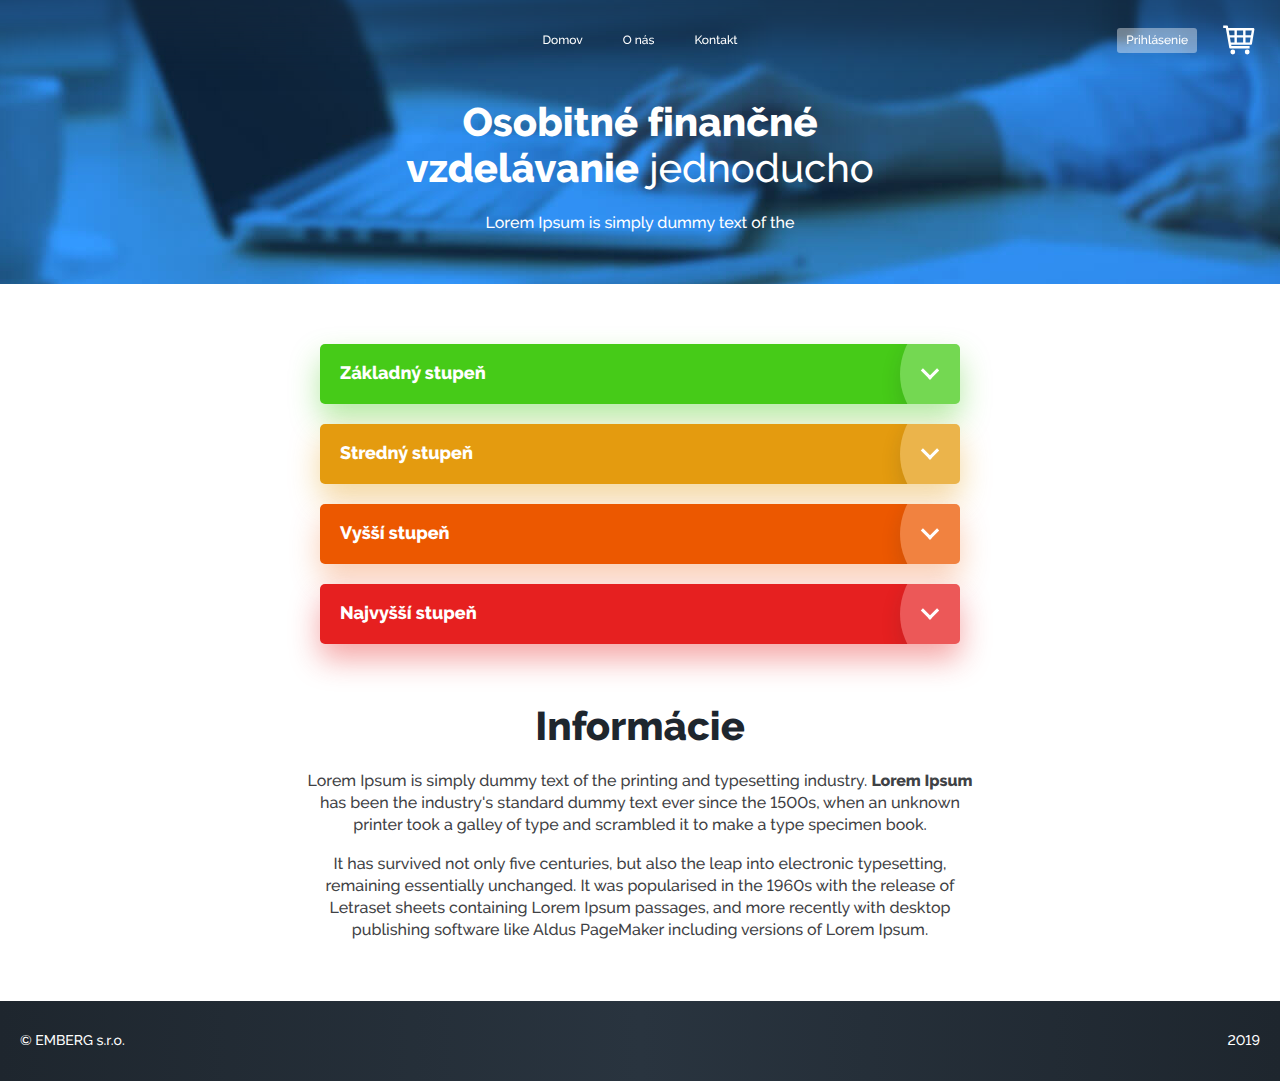
==== commit a3a1d3f4: "Update index.html" ====
--- a/index.html
+++ b/index.html
@@ -60,7 +60,7 @@
 				</div>
 			</div>
 		</div>
-		<a href="form--start.html" class="btn btn--finish trn">Dokončiť nákup</a>
+		<a href="form--start.html" class="btn btn--finish btn--disabled js--continue--btn trn">Dokončiť nákup</a>
 	</div>
 
 	<div class="overlay hidden trn"></div>
--- a/assets/css/style.min.css
+++ b/assets/css/style.min.css
@@ -1 +1 @@
-@font-face{font-display:fallback;font-family:Raleway;src:url(../fonts/Raleway-ExtraBold.eot?#iefix) format('embedded-opentype'),url(../fonts/Raleway-ExtraBold.woff) format('woff'),url(../fonts/Raleway-ExtraBold.ttf) format('truetype'),url(../fonts/Raleway-ExtraBold.svg#Raleway-ExtraBold) format('svg');font-weight:800;font-style:normal}@font-face{font-display:fallback;font-family:Raleway;src:url(../fonts/Raleway-Medium.eot?#iefix) format('embedded-opentype'),url(../fonts/Raleway-Medium.woff) format('woff'),url(../fonts/Raleway-Medium.ttf) format('truetype'),url(../fonts/Raleway-Medium.svg#Raleway-Medium) format('svg');font-weight:500;font-style:normal}*,:after,:before{-webkit-box-sizing:border-box;-moz-box-sizing:border-box;box-sizing:border-box;margin:0;padding:0;-webkit-tap-highlight-color:transparent;-webkit-tap-highlight-color:transparent;font-weight:500;font-style:normal;font-stretch:normal;text-rendering:geometricPrecision;-webkit-font-smoothing:antialiased;-moz-osx-font-smoothing:grayscale}html{font-family:Raleway,sans-serif;line-height:1.15;-webkit-text-size-adjust:100%}body{background:#fff}a{text-decoration:none;background-color:transparent}img{border-style:none}ol,ul{list-style:none}:focus{outline:0}.h1-like,h1,p{margin-left:auto;margin-right:auto;max-width:270px}.h1-like,h1{display:block;margin-bottom:13px;font-size:21px;line-height:27px}.small{font-size:12px;line-height:17px}.medium{font-size:14px;line-height:20px}.large{font-size:16px;line-height:24px}.bold{font-weight:800}.trn{-webkit-transition:all .2s ease-in-out;-moz-transition:all .2s ease-in-out;-o-transition:all .2s ease-in-out;transition:all .2s ease-in-out}.clearfix:after{visibility:hidden;display:block;font-size:0;content:" ";clear:both;height:0}@-webkit-keyframes highlight{50%{border-color:#39f}}@-moz-keyframes highlight{50%{border-color:#39f}}@-o-keyframes highlight{50%{border-color:#39f}}@keyframes highlight{50%{border-color:#39f}}@-webkit-keyframes fly__to__cart{100%{opacity:.5;right:32px;top:32px;-webkit-transform:scale(0) translateY(-50%);-moz-transform:scale(0) translateY(-50%);-ms-transform:scale(0) translateY(-50%);-o-transform:scale(0) translateY(-50%);transform:scale(0) translateY(-50%);-webkit-transform-origin:top right;-moz-transform-origin:top right;-ms-transform-origin:top right;-o-transform-origin:top right;transform-origin:top right}}@-moz-keyframes fly__to__cart{100%{opacity:.5;right:32px;top:32px;-webkit-transform:scale(0) translateY(-50%);-moz-transform:scale(0) translateY(-50%);-ms-transform:scale(0) translateY(-50%);-o-transform:scale(0) translateY(-50%);transform:scale(0) translateY(-50%);-webkit-transform-origin:top right;-moz-transform-origin:top right;-ms-transform-origin:top right;-o-transform-origin:top right;transform-origin:top right}}@-o-keyframes fly__to__cart{100%{opacity:.5;right:32px;top:32px;-webkit-transform:scale(0) translateY(-50%);-moz-transform:scale(0) translateY(-50%);-ms-transform:scale(0) translateY(-50%);-o-transform:scale(0) translateY(-50%);transform:scale(0) translateY(-50%);-webkit-transform-origin:top right;-moz-transform-origin:top right;-ms-transform-origin:top right;-o-transform-origin:top right;transform-origin:top right}}@keyframes fly__to__cart{100%{opacity:.5;right:32px;top:32px;-webkit-transform:scale(0) translateY(-50%);-moz-transform:scale(0) translateY(-50%);-ms-transform:scale(0) translateY(-50%);-o-transform:scale(0) translateY(-50%);transform:scale(0) translateY(-50%);-webkit-transform-origin:top right;-moz-transform-origin:top right;-ms-transform-origin:top right;-o-transform-origin:top right;transform-origin:top right}}@-webkit-keyframes shake{70%{-webkit-transform:translateY(3px);-moz-transform:translateY(3px);-ms-transform:translateY(3px);-o-transform:translateY(3px);transform:translateY(3px)}}@-moz-keyframes shake{70%{-webkit-transform:translateY(3px);-moz-transform:translateY(3px);-ms-transform:translateY(3px);-o-transform:translateY(3px);transform:translateY(3px)}}@-o-keyframes shake{70%{-webkit-transform:translateY(3px);-moz-transform:translateY(3px);-ms-transform:translateY(3px);-o-transform:translateY(3px);transform:translateY(3px)}}@keyframes shake{70%{-webkit-transform:translateY(3px);-moz-transform:translateY(3px);-ms-transform:translateY(3px);-o-transform:translateY(3px);transform:translateY(3px)}}@media screen and (min-width:700px){.h1-like,h1{margin-bottom:20px;max-width:500px;font-size:40px;line-height:46px}p{max-width:670px}.small{font-size:14px;line-height:20px}.medium{font-size:16px;line-height:22px}.large{font-size:18px;line-height:26px}}@media screen and (min-width:1300px){.h1-like,h1{max-width:600px;font-size:48px;line-height:58px}}.container{padding-left:15px;padding-right:15px}@media screen and (min-width:700px){.container{padding-left:20px;padding-right:20px}}@media screen and (min-width:1300px){.container{margin-left:auto;margin-right:auto;padding-left:0;padding-right:0}}.tab{display:block;margin-bottom:15px;overflow:hidden;padding:13px 65px 13px 15px;position:relative;color:#fff;text-align:left;border-radius:5px}.tab.open{margin-bottom:0;border-radius:5px 5px 0 0;box-shadow:0 0 0 rgba(70,203,24,.3)}.tab:after,.tab:before{content:" ";display:block;position:absolute;-webkit-transition:all .2s ease-in-out;-moz-transition:all .2s ease-in-out;-o-transition:all .2s ease-in-out;transition:all .2s ease-in-out}.tab:after{height:50px;right:0;top:0;width:50px;background:url(../images/chevron-tab__icon.svg) no-repeat center}.tab.open:after{-webkit-transform:rotate(180deg);-moz-transform:rotate(180deg);-ms-transform:rotate(180deg);-o-transform:rotate(180deg);transform:rotate(180deg)}.tab:before{height:120px;margin:-60px 0 0;right:-70px;top:50%;width:120px;background:rgba(255,255,255,.25);border-radius:50%;box-shadow:0 10px 20px rgba(30,38,46,.15)}.tab--green{background:#46cb18;box-shadow:0 10px 20px rgba(70,203,24,.3)}.tab--green.open,.tab--green:hover{background:#55d729}.tab--yellow{background:#e49b0f;box-shadow:0 10px 20px rgba(228,155,15,.3)}.tab--yellow.open,.tab--yellow:hover{background:#f1a621}.tab--orange{background:#ec5800;box-shadow:0 10px 20px rgba(236,88,0,.3)}.tab--orange.open,.tab--orange:hover{background:#f7610f}.tab--red{background:#e62020;box-shadow:0 10px 20px rgba(230,32,32,.3)}.tab--red.open,.tab--red:hover{background:#f02d27}@media screen and (min-width:530px){.tab{margin-left:auto;margin-right:auto;max-width:640px;width:73%}}@media screen and (min-width:700px){.tab{margin-bottom:20px;padding:17px 80px 17px 20px}.tab:after{height:60px;width:60px}.tab:before{height:130px;margin:-65px 0 0;width:130px}.tab--green{box-shadow:0 15px 30px rgba(70,203,24,.4)}.tab--yellow{box-shadow:0 15px 30px rgba(228,155,15,.4)}.tab--orange{box-shadow:0 15px 30px rgba(236,88,0,.3)}.tab--red{box-shadow:0 15px 30px rgba(230,32,32,.4)}}@media screen and (min-width:1300px){.tab{display:inline-block;margin-left:1%;margin-right:1%;width:22.5%}.tab.open:before{background:rgba(255,255,255,0);box-shadow:0 10px 20px rgba(30,38,46,0)}}.product__collapse{opacity:0;overflow:hidden;-webkit-transition:all .4s ease-in-out;-moz-transition:all .4s ease-in-out;-o-transition:all .4s ease-in-out;transition:all .4s ease-in-out}.product__collapse.open{opacity:1}.product__area{margin-bottom:30px;padding:15px 15px 1px;font-size:0;background:#e5e6e6;border-radius:0 0 5px 5px}@media screen and (min-width:530px){.product__collapse{margin-left:auto;margin-right:auto;max-width:640px;width:73%}}@media screen and (min-width:700px){.product__area{margin-bottom:40px;padding:20px 20px 1px}}@media screen and (min-width:1300px){.product__collapse{display:none;float:left;height:auto!important;max-width:100%;width:100%}.product__collapse.open{display:block}.product__area{margin-left:2%;margin-right:2%;padding:1.5% 1% 1%}.product__collapse:nth-of-type(even) .product__area,.product__collapse:nth-of-type(odd) .product__area{border-radius:5px}.product__collapse:first-of-type .product__area{border-radius:0 5px 5px 5px}.product__collapse:last-of-type .product__area{border-radius:5px 0 5px 5px}#green .product__area{box-shadow:0 10px 0 #55d729 inset}#yellow .product__area{box-shadow:0 10px 0 #f1a621 inset}#orange .product__area{box-shadow:0 10px 0 #f7610f inset}#red .product__area{box-shadow:0 10px 0 #f02d27 inset}}.product{margin-bottom:15px;background:#fff}.product.fly__to__cart{margin:0!important;opacity:1;position:fixed;z-index:99999;-webkit-animation:fly__to__cart .7s 1 .3s ease-in-out forwards;-moz-animation:fly__to__cart .7s 1 .3s ease-in-out forwards;-o-animation:fly__to__cart .7s 1 .3s ease-in-out forwards;animation:fly__to__cart .7s 1 .3s ease-in-out forwards}.product__heading{padding:15px 50px 15px 41px;position:relative;color:#fff;text-align:left;background:#1e262e}.product__heading:after,.product__heading:before{content:" ";display:block;height:32px;position:absolute;top:9px;width:32px}.product__heading:before{left:7px}.product__heading:after{right:10px}.product--added .product__heading:after{background:url(../images/added-product__icon.svg) no-repeat center}.product__heading--poistenie:before{background:url(../images/poistenie-a-zaistenie__icon.svg) no-repeat center}.product__heading--vklady:before{background:url(../images/prijmanie-vkladov__icon2.svg) no-repeat center}.product__heading--uvery:before{background:url(../images/poskytovanie-uverov__icon3.svg) no-repeat center}.product__heading--trh:before{background:url(../images/kapitalovy-trh__icon.svg) no-repeat center}.product__heading--starobne:before{background:url(../images/starobne-dochodkove-sporenie__icon.svg) no-repeat center}.product__heading--doplnkove:before{background:url(../images/doplnkove-dochodkove-sporenie__icon.svg) no-repeat center}.product__info{padding:15px;text-align:right}@media screen and (min-width:700px){.product{margin-bottom:20px}}@media screen and (min-width:1300px){.product{display:inline-block;vertical-align:top;width:31.333%}.product{margin:1%}}.cartproduct__wrap{position:relative}.cartproduct__area{margin-bottom:15px;max-height:200px;max-height:40vh;overflow:auto;overflow-x:visible;overflow-y:auto}@media screen and (orientation:landscape){.cartproduct__area{max-height:23vh}}@media screen and (min-width:700px){.cartproduct__wrap:after{height:20px}.cartproduct__area{max-height:300px;max-height:35vh}}@media screen and (min-width:700px) and (orientation:landscape){.cartproduct__area{max-height:23vh}}@media screen and (min-width:1300px){.cartproduct__area{max-height:300px;max-height:35vh}}.cartproduct{padding:15px;position:relative;color:#1e262e;text-align:left;border:1px solid #e5e6e6;border-radius:5px}.cartproduct+.cartproduct{margin-top:15px}.cartproduct--added{-webkit-animation:highlight 1s .2s 1;-moz-animation:highlight 1s .2s 1;-o-animation:highlight 1s .2s 1;animation:highlight 1s .2s 1}.cartproduct__heading{display:block;margin-bottom:15px;padding-right:27px}.cartproduct__level{display:inline-block;padding:3px 5px 2px;color:#fff;border-radius:3px}.cartproduct__price,.cartproduct__remove{display:inline-block;position:absolute}.cartproduct__remove{height:30px;right:7px;top:7px;width:30px;background:url(../images/cartproduct-remove__icon.svg) no-repeat center}.cartproduct__level--green{background:#46cb18}.cartproduct__level--yellow{background:#e49b0f}.cartproduct__level--orange{background:#ec5800}.cartproduct__level--red{background:#e62020}.cartproduct__price{bottom:9px;right:15px}@media screen and (min-width:700px){.cartproduct{padding:20px}.cartproduct+.cartproduct{margin-top:20px}.cartproduct__heading{margin-bottom:20px}.cartproduct__remove{right:12px;top:12px}.cartproduct__price{bottom:14px;right:20px}}@media screen and (min-width:700px) and (orientation:landscape){.cartproduct__heading{margin-bottom:10px}}@media screen and (min-width:1300px){.cartproduct__heading{margin-bottom:20px}}.form{padding:20px 15px}.form__heading{display:block;padding:15px 0;position:relative;text-align:center}.form__heading:after{bottom:6px;content:" ";display:block;height:3px;left:50%;margin:0 0 0 -50px;position:absolute;width:100px;background:#39f}.form__step{height:90px;overflow:hidden;padding:15px 15px 15px 75px;position:relative;border:1px solid #e5e6e6;border-radius:4px}.form__step__number{bottom:0;left:0;padding:15px 0;position:absolute;top:0;width:60px;text-align:center;background:#39f}.form__step__icon{display:block;height:36px;margin-bottom:3px;margin-left:auto;margin-right:auto;width:36px;color:#39f;font-size:21px;line-height:36px;background:#fff;border-radius:50%}.form__step__text{color:#fff;text-transform:uppercase}.form__step__info{max-width:100%;position:relative;top:50%;-webkit-transform:translateY(-50%);-moz-transform:translateY(-50%);-ms-transform:translateY(-50%);-o-transform:translateY(-50%);transform:translateY(-50%);color:#1e262e}.form__block+.form__block{margin-top:15px}.form__label{display:block;margin-bottom:4px;color:#1e262e}.label__optional{color:#767676;font-style:italic}.form__control{-webkit-appearance:none;-moz-appearance:none;appearance:none;display:inline-block;height:31px;padding:0 7px;width:100%;color:#1e262e;font-family:Raleway,sans-serif;font-size:12px;line-height:31px;background:#e5e6e6;border:0 none;border-radius:3px;-webkit-transition:all .2s ease;-moz-transition:all .2s ease;-o-transition:all .2s ease;transition:all .2s ease}input[type=email].form__control,input[type=number].form__control,input[type=password].form__control,input[type=text].form__control{box-shadow:0 2px 0 rgba(0,0,0,.05) inset}input[type=email].form__control:focus,input[type=number].form__control:focus,input[type=password].form__control:focus,input[type=text].form__control:focus{box-shadow:0 2px 0 rgba(51,153,255,1) inset;background:#e0f0ff}input[type=number].form__control::-webkit-inner-spin-button,input[type=number].form__control::-webkit-outer-spin-button{-webkit-appearance:none;margin:0}select.form__control{background:#e5e6e6 url(../images/dropdown-form__icon.svg) no-repeat right center;box-shadow:0 -2px 0 rgba(0,0,0,.05) inset}.form__control::-webkit-input-placeholder{color:#b1b3b4;font-family:Raleway,sans-serif;font-size:12px;line-height:31px}.form__control::-moz-placeholder{color:#b1b3b4;font-family:Raleway,sans-serif;font-size:12px;line-height:31px}.form__control:-ms-input-placeholder{color:#b1b3b4;font-family:Raleway,sans-serif;font-size:12px;line-height:31px}.form__control:-moz-placeholder{color:#b1b3b4;font-family:Raleway,sans-serif;font-size:12px;line-height:31px}.form__control--success{background:#eff7ed url(../images/form__control--success.svg) no-repeat right center!important}select.form__control--success{box-shadow:0 -2px 0 #46cb18 inset!important}input[type=email].form__control--success,input[type=number].form__control--success,input[type=password].form__control--success,input[type=text].form__control--success{box-shadow:0 2px 0 #46cb18 inset!important}.form__control--error{background-color:#fad2d2!important}select.form__control--error{box-shadow:0 -2px 0 #e62020 inset!important}input[type=email].form__control--error,input[type=number].form__control--error,input[type=password].form__control--error,input[type=text].form__control--error{box-shadow:0 2px 0 #e62020 inset!important}.error__message{display:inline-block;margin-top:7px;padding:3px 7px;position:relative;vertical-align:top;color:#fff;font-size:10px;line-height:14px;text-align:center;background:#e62020;border-radius:3px}.error__message:before{content:" ";display:block;height:0;left:13px;position:absolute;top:-8px;width:0;border:4px solid transparent;border:4px solid transparent;border-bottom:4px solid #e62020}.form__confirmation{cursor:pointer;display:block;max-height:99999px;padding:0 0 0 20px;position:relative;color:#1e262e;-webkit-user-select:none;-moz-user-select:none;-ms-user-select:none;user-select:none;-webkit-text-size-adjust:none;text-size-adjust:none}.form__confirmation a{color:inherit;text-decoration:underline}.form__confirmation input[type=checkbox]{cursor:pointer;opacity:0;position:absolute}.form__confirmation .checkmark{display:block;height:15px;left:0;position:absolute;top:0;width:15px;background:#e5e6e6;border-radius:3px;box-shadow:0 2px 0 rgba(0,0,0,.05) inset}.form__confirmation input[type=checkbox]:checked~.checkmark{background:#39f}.form__confirmation .checkmark:after{content:" ";display:block;height:15px;left:0;position:absolute;top:0;width:15px;background:url(../images/check-confirmation__icon--disabled.svg) no-repeat center;-webkit-transition:all .2s ease-in-out;-moz-transition:all .2s ease-in-out;-o-transition:all .2s ease-in-out;transition:all .2s ease-in-out}.form__confirmation input[type=checkbox]:checked~.checkmark:after{background:url(../images/check-confirmation__icon--enabled.svg) no-repeat center}.form__anchor{color:#1e262e;text-decoration:underline}.submit{-webkit-appearance:none;-moz-appearance:none;appearance:none;cursor:pointer;display:block;padding:13px 15px;width:100%;color:#fff;font-family:Raleway,sans-serif;text-align:center;background:#39f;border:0 none;border-radius:5px;box-shadow:0 10px 20px rgba(51,153,255,.3)}.submit:hover{background:#288bed}.submit:active,.submit:focus{background:#1f7ddb}@media screen and (min-width:700px){.form{margin-left:auto;margin-right:auto;max-width:640px;padding:40px 0;width:73%}.form__heading{padding:20px 0}.form__heading:after{height:4px}.form__step{padding:20px 20px 20px 90px}.form__step__number{width:70px}.form__block+.form__block{margin-top:30px}.form__label{margin-bottom:5px}.form__control{height:36px;padding:0 10px;font-size:14px;line-height:36px}.form__control::-webkit-input-placeholder{font-size:14px;line-height:36px}.form__control::-moz-placeholder{font-size:14px;line-height:36px}.form__control:-ms-input-placeholder{font-size:14px;line-height:36px}.form__control:-moz-placeholder{font-size:14px;line-height:36px}.error__message{margin-top:10px;padding:4px 9px;font-size:12px;line-height:17px}.form__confirmation .checkmark{top:1px}.submit{padding:17px 20px}}.popup{opacity:1;position:relative;visibility:visible;z-index:99999}.popup.hidden{opacity:0;visibility:hidden}.popup__container{bottom:0;left:0;position:fixed;right:0;top:50px;-webkit-transform:scale(1) translate3d(0,0,0);-moz-transform:scale(1) translate3d(0,0,0);-ms-transform:scale(1) translate3d(0,0,0);-o-transform:scale(1) translate3d(0,0,0);transform:scale(1) translate3d(0,0,0);z-index:99999}.popup.hidden .popup__container{-webkit-transform:scale(.95) translate3d(0,15px,0);-moz-transform:scale(.95) translate3d(0,15px,0);-ms-transform:scale(.95) translate3d(0,15px,0);-o-transform:scale(.95) translate3d(0,15px,0);transform:scale(.95) translate3d(0,15px,0)}.popup__flex{bottom:30px;display:-webkit-box;display:-ms-flexbox;display:flex;-webkit-box-orient:vertical;-webkit-box-direction:normal;-ms-flex-direction:column;flex-direction:column;left:30px;overflow:hidden;position:fixed;right:30px;top:30px;background:#fff}.popup__header{padding:13px 65px 13px 15px;position:relative;background:#39f}.popup__heading{display:block;color:#fff}.popup__close{display:block;height:50px;position:absolute;right:0;top:0;width:50px;background:url(../images/close-popup__icon.svg) no-repeat center}.popup__scroll{-webkit-box-flex:1;-ms-flex-positive:1;flex-grow:1;overflow:auto;overflow-x:hidden;overflow-y:auto;padding:15px}.popup__content{color:#3f4245}.popup__content ol,.popup__content p,.popup__content ul{margin-bottom:9px;max-width:none}.popup__content ol,.popup__content ul{padding:0 0 0 1.5em}.popup__content ul{list-style:disc outside none}.popup__content ol{list-style:decimal outside none}.popup__content ol li+li,.popup__content ul li+li{margin:4px 0 0}.popup__content ol a,.popup__content p a,.popup__content ul a{color:inherit;text-decoration:underline}.popup__btn{display:inline-block;margin-top:6px;padding:7px 14px;color:#fff;font-size:12px;font-weight:800;line-height:17px;text-align:center;background:#39f;border-radius:3px;box-shadow:0 3px 6px rgba(51,153,255,.3)}.popup__btn:hover{background:#288bed}.popup__btn:active,.popup__btn:focus{background:#1f7ddb}@media screen and (min-width:700px){.popup__container{top:80px}.popup__flex{bottom:auto;left:auto;margin-left:auto;margin-right:auto;max-height:400px;max-height:40vh;max-width:640px;position:relative;right:auto;top:50%;-webkit-transform:translateY(-50%);-ms-transform:translateY(-50%);transform:translateY(-50%);width:73%}.popup__header{padding:17px 80px 17px 20px}.popup__close{top:5px}.popup__scroll{padding:20px}.popup__content ol,.popup__content p,.popup__content ul{margin-bottom:15px}.popup__btn{margin-top:5px;padding:8px 16px;font-size:14px;line-height:20px}}.table{font-size:0}.table__row+.table__row{margin:7px 0 0}.table__cell{display:inline-block;width:50%;color:#1e262e;text-align:left}.table__cell:last-of-type{text-align:right}.table__cell a{color:#1e262e;text-decoration:underline}.btn{display:inline-block;overflow:hidden;padding:7px 14px 7px 43px;position:relative;color:#fff;font-size:12px;font-weight:800;line-height:17px;text-align:center;background:#39f;border-radius:3px;box-shadow:0 3px 6px rgba(51,153,255,.3);-webkit-transition:all .2s ease;-moz-transition:all .2s ease;-o-transition:all .2s ease;transition:all .2s ease}.btn:hover{background:#288bed}.btn:active,.btn:focus{background:#1f7ddb}.btn:after,.btn:before{content:" ";display:block;position:absolute;top:50%}.btn:after{height:31px;left:0;margin:-16px 0 0;width:31px}.btn--added,.btn--added:active,.btn--added:focus,.btn--added:hover{background:#b1b7be;box-shadow:0 0 0 rgba(51,153,255,.3)}.btn--finish:after{background:url(../images/check-btn__icon.svg) no-repeat center}.btn--add:after{background:url(../images/plus-btn__icon.svg) no-repeat center}.btn--added:after{-webkit-transform:rotate(45deg);-moz-transform:rotate(45deg);-ms-transform:rotate(45deg);-o-transform:rotate(45deg);transform:rotate(45deg)}.btn:before{height:80px;left:-49px;margin:-40px 0 0;width:80px;background:rgba(255,255,255,.25);border-radius:50%;box-shadow:0 3px 6px rgba(30,38,46,.15)}@media screen and (min-width:700px){.btn{padding:8px 16px 8px 52px;font-size:14px;line-height:20px}.btn:after{left:2px}.btn:before{height:100px;left:-64px;margin:-50px 0 0;width:100px}}.header__icon{display:block;height:50px;position:absolute;top:0;width:50px}.header__icon--menu span{display:block;height:3px;left:15px;opacity:1;position:absolute;width:20px;font-size:0;background:#fff}.header__icon--menu span:nth-child(1){top:17px}.header__icon--menu span:nth-child(2),.header__icon--menu span:nth-child(3){top:24px}.header__icon--menu span:nth-child(4){top:31px}.header__icon--menu.open span:nth-child(1),.header__icon--menu.open span:nth-child(4){opacity:0;top:24px}.header__icon--menu.open span:nth-child(2){-webkit-transform:rotate(45deg);-moz-transform:rotate(45deg);-ms-transform:rotate(45deg);-o-transform:rotate(45deg);transform:rotate(45deg)}.header__icon--menu.open span:nth-child(3){-webkit-transform:rotate(-45deg);-moz-transform:rotate(-45deg);-ms-transform:rotate(-45deg);-o-transform:rotate(-45deg);transform:rotate(-45deg)}.header__icon--cart{padding:7px}.header__icon--cart img{display:block;height:36px;width:36px}.header__icon--cart:after{content:" ";display:block;height:10px;position:absolute;right:10px;top:11px;width:10px;border-radius:50%;-webkit-transition:all .2s ease;-moz-transition:all .2s ease;-o-transition:all .2s ease;transition:all .2s ease}.header__icon--cart--full:after{background:#e62020}.header__icon--cart--shake{-webkit-animation:shake .2s 1 1.1s ease-in-out forwards;-moz-animation:shake .2s 1 1.1s ease-in-out forwards;-o-animation:shake .2s 1 1.1s ease-in-out forwards;animation:shake .2s 1 1.1s ease-in-out forwards}@media screen and (min-width:700px){.header__icon{height:80px;width:80px}.header__icon--menu{display:none}.header__icon--cart{padding:16px}.header__icon--cart:after{right:20px;top:22px}.header__icon--cart img{height:48px;width:48px}}.header__login{display:inline-block;float:right;margin-right:10px;margin-top:15px;padding:3px 7px;vertical-align:middle;color:#fff;font-size:10px;line-height:14px;text-align:center;background:rgba(255,255,255,.4);border-radius:3px}.header__login:active,.header__login:focus,.header__login:hover{background:rgba(255,255,255,.3)}@media screen and (min-width:700px){.header__login{margin-top:28px;padding:4px 9px;font-size:12px;line-height:17px}}.header{height:50px;left:0;padding:0 50px;position:fixed;right:0;top:0;z-index:99999;box-shadow:0 0 0 rgba(18,38,60,0)}.header.scrolled{background:#39f;box-shadow:0 10px 20px rgba(18,38,60,.2)}.header__icon--menu{left:0}.header__icon--cart{right:0}@media screen and (min-width:700px){.header{height:80px;padding:0 80px}.header.scrolled{box-shadow:0 15px 30px rgba(18,38,60,.4)}}.menu{left:0;opacity:1;position:fixed;right:0;top:50px;visibility:visible;z-index:99999;background:#fff;box-shadow:0 10px 20px rgba(18,38,60,.2)}.menu:before{content:" ";display:block;height:0;left:22px;position:absolute;top:-10px;width:0;border:5px solid transparent;border:5px solid transparent;border-bottom:5px solid #fff}.menu.hidden{opacity:0;top:65px;visibility:hidden}.menu__item+.menu__item{border-top:1px solid #e5e6e6}.menu__anchor{display:block;padding:15px;color:#3f4245}.menu__anchor:active,.menu__anchor:focus,.menu__anchor:hover{color:#fff}.menu__anchor:hover{background:#39f}.menu__anchor:active,.menu__anchor:focus{background:#288bed}@media screen and (min-width:530px){.menu{right:auto;width:440px}}@media screen and (min-width:700px){.menu{right:auto;background:0 0;background:rgba(0,0,0,0);box-shadow:0 0 0 transparent}.menu,.menu.hidden{opacity:1;visibility:visible;top:0}.menu:before{left:35px}.menu__list{font-size:0;text-align:left}.menu__item{display:inline-block;vertical-align:baseline}.menu__item+.menu__item{border-top:0 none}.menu__anchor{padding:29px 20px;position:relative;color:#fff;font-size:12px}.menu__anchor:active,.menu__anchor:focus,.menu__anchor:hover{background:0 0;background:rgba(0,0,0,0)}.menu__anchor:after{bottom:31px;content:" ";display:block;height:0;left:20px;position:absolute;right:20px;background:rgba(255,255,255,0);-webkit-transition:all .2s ease-in-out;-moz-transition:all .2s ease-in-out;-o-transition:all .2s ease-in-out;transition:all .2s ease-in-out}.menu__anchor:active:after,.menu__anchor:focus:after,.menu__anchor:hover:after{bottom:29px;height:2px;background:rgba(255,255,255,.4)}}@media screen and (min-width:1300px){.menu__anchor{padding:29px 25px;font-size:14px}.menu__anchor:after{left:25px;right:25px}}.cart{left:0;opacity:1;padding:20px 15px;position:fixed;right:0;top:50px;visibility:visible;z-index:99999;text-align:right;background:#fff;box-shadow:0 10px 20px rgba(18,38,60,.2)}.cart:before{content:" ";display:block;height:0;position:absolute;right:21px;top:-10px;width:0;border:5px solid transparent;border:5px solid transparent;border-bottom:5px solid #fff}.cart.hidden{opacity:0;top:65px;visibility:hidden}.cart .table{margin-bottom:15px}@media screen and (min-width:530px){.cart{left:auto;width:440px}}@media screen and (min-width:700px){.cart{padding:30px 20px;top:80px}.cart:before{right:36px}.cart.hidden{top:100px}.cart .table{margin-bottom:20px}}@media screen and (min-width:1300px){.cart{padding:40px 25px}}.overlay{bottom:0;left:0;position:fixed;right:0;top:0;z-index:99990;background:rgba(18,38,60,.8)}.overlay.hidden{opacity:0;visibility:hidden}.hero{color:#fff;text-align:center;background:#39f url(../images/hero-mobile__bg.jpg) no-repeat center;box-shadow:0 80px 40px -38px rgba(18,38,60,.65) inset}.hero .container{padding-bottom:40px;padding-top:70px}@media screen and (min-width:700px){.hero .container{padding-bottom:60px;padding-top:120px}.hero .small{font-size:16px;line-height:22px}}@media screen and (min-width:700px) and (orientation:landscape){.hero .container{padding-bottom:50px;padding-top:100px}}@media screen and (min-width:769px){.hero{background:url(../images/hero-tablet__bg.jpg) no-repeat center}}@media screen and (min-width:1300px){.hero{background:url(../images/hero-desktop__bg.jpg) no-repeat center}.hero .container{padding-bottom:95px;padding-top:125px}.hero .small{font-size:18px;line-height:26px}}@media screen and (min-width:2000px){.hero{-webkit-background-size:cover;-moz-background-size:cover;-o-background-size:cover;background-size:cover}}.shop .container{padding-bottom:15px;padding-top:30px}@media screen and (min-width:700px){.shop .container{padding-bottom:20px;padding-top:60px}}@media screen and (min-width:1300px){.shop .container{margin-top:-30px;max-width:1250px;padding-top:0;font-size:0;text-align:center}}.product__info .table{margin:0 0 15px}.product__info .btn{vertical-align:top}.info{color:#3f4245;text-align:center}.info .container{padding-bottom:30px}.info h1{color:#1e262e}.info p+p{margin-top:9px}@media screen and (min-width:700px){.info .container{padding-bottom:60px;padding-top:20px}.info p{font-size:16px;line-height:22px}.info p+p{margin-top:17px}}@media screen and (min-width:1300px){.info p{font-size:18px;line-height:26px}}.footer{background:#1e262e;background:-moz-linear-gradient(left,#1e262e 0,#29343f 50%,#1e262e 100%);background:-webkit-linear-gradient(left,#1e262e 0,#29343f 50%,#1e262e 100%);background:linear-gradient(to right,#1e262e 0,#29343f 50%,#1e262e 100%)}.footer .container{padding-bottom:20px;padding-top:20px}.footer .table__cell{color:#fff}@media screen and (min-width:700px){.footer .container{padding-bottom:30px;padding-top:30px}}@media screen and (min-width:1300px){.footer .container{max-width:1200px}}
+@font-face{font-display:fallback;font-family:Raleway;src:url(../fonts/Raleway-ExtraBold.eot?#iefix) format('embedded-opentype'),url(../fonts/Raleway-ExtraBold.woff) format('woff'),url(../fonts/Raleway-ExtraBold.ttf) format('truetype'),url(../fonts/Raleway-ExtraBold.svg#Raleway-ExtraBold) format('svg');font-weight:800;font-style:normal}@font-face{font-display:fallback;font-family:Raleway;src:url(../fonts/Raleway-Medium.eot?#iefix) format('embedded-opentype'),url(../fonts/Raleway-Medium.woff) format('woff'),url(../fonts/Raleway-Medium.ttf) format('truetype'),url(../fonts/Raleway-Medium.svg#Raleway-Medium) format('svg');font-weight:500;font-style:normal}*,:after,:before{-webkit-box-sizing:border-box;-moz-box-sizing:border-box;box-sizing:border-box;margin:0;padding:0;-webkit-tap-highlight-color:transparent;-webkit-tap-highlight-color:transparent;font-weight:500;font-style:normal;font-stretch:normal;text-rendering:geometricPrecision;-webkit-font-smoothing:antialiased;-moz-osx-font-smoothing:grayscale}html{font-family:Raleway,sans-serif;line-height:1.15;-webkit-text-size-adjust:100%}body{background:#fff}a{text-decoration:none;background-color:transparent}img{border-style:none}ol,ul{list-style:none}:focus{outline:0}.h1-like,h1,p{margin-left:auto;margin-right:auto;max-width:270px}.h1-like,h1{display:block;margin-bottom:13px;font-size:21px;line-height:27px}.h2-like,h2{display:block;margin-bottom:13px;font-size:16px;line-height:24px}.small{font-size:12px;line-height:17px}.medium{font-size:14px;line-height:20px}.large{font-size:16px;line-height:24px}.bold{font-weight:800}.trn{-webkit-transition:all .2s ease-in-out;-moz-transition:all .2s ease-in-out;-o-transition:all .2s ease-in-out;transition:all .2s ease-in-out}.clearfix:after{visibility:hidden;display:block;font-size:0;content:" ";clear:both;height:0}@-webkit-keyframes fly__to__cart{100%{opacity:.5;right:32px;top:32px;-webkit-transform:scale(0) translateY(-50%);-moz-transform:scale(0) translateY(-50%);-ms-transform:scale(0) translateY(-50%);-o-transform:scale(0) translateY(-50%);transform:scale(0) translateY(-50%);-webkit-transform-origin:top right;-moz-transform-origin:top right;-ms-transform-origin:top right;-o-transform-origin:top right;transform-origin:top right}}@-moz-keyframes fly__to__cart{100%{opacity:.5;right:32px;top:32px;-webkit-transform:scale(0) translateY(-50%);-moz-transform:scale(0) translateY(-50%);-ms-transform:scale(0) translateY(-50%);-o-transform:scale(0) translateY(-50%);transform:scale(0) translateY(-50%);-webkit-transform-origin:top right;-moz-transform-origin:top right;-ms-transform-origin:top right;-o-transform-origin:top right;transform-origin:top right}}@-o-keyframes fly__to__cart{100%{opacity:.5;right:32px;top:32px;-webkit-transform:scale(0) translateY(-50%);-moz-transform:scale(0) translateY(-50%);-ms-transform:scale(0) translateY(-50%);-o-transform:scale(0) translateY(-50%);transform:scale(0) translateY(-50%);-webkit-transform-origin:top right;-moz-transform-origin:top right;-ms-transform-origin:top right;-o-transform-origin:top right;transform-origin:top right}}@keyframes fly__to__cart{100%{opacity:.5;right:32px;top:32px;-webkit-transform:scale(0) translateY(-50%);-moz-transform:scale(0) translateY(-50%);-ms-transform:scale(0) translateY(-50%);-o-transform:scale(0) translateY(-50%);transform:scale(0) translateY(-50%);-webkit-transform-origin:top right;-moz-transform-origin:top right;-ms-transform-origin:top right;-o-transform-origin:top right;transform-origin:top right}}@-webkit-keyframes shake{70%{-webkit-transform:translateY(3px);-moz-transform:translateY(3px);-ms-transform:translateY(3px);-o-transform:translateY(3px);transform:translateY(3px)}}@-moz-keyframes shake{70%{-webkit-transform:translateY(3px);-moz-transform:translateY(3px);-ms-transform:translateY(3px);-o-transform:translateY(3px);transform:translateY(3px)}}@-o-keyframes shake{70%{-webkit-transform:translateY(3px);-moz-transform:translateY(3px);-ms-transform:translateY(3px);-o-transform:translateY(3px);transform:translateY(3px)}}@keyframes shake{70%{-webkit-transform:translateY(3px);-moz-transform:translateY(3px);-ms-transform:translateY(3px);-o-transform:translateY(3px);transform:translateY(3px)}}@-webkit-keyframes wiggle{20%,80%{-webkit-transform:translateX(-1px);-moz-transform:translateX(-1px);-ms-transform:translateX(-1px);-o-transform:translateX(-1px);transform:translateX(-1px)}40%,60%{-webkit-transform:translateX(2px);-moz-transform:translateX(2px);-ms-transform:translateX(2px);-o-transform:translateX(2px);transform:translateX(2px)}}@-moz-keyframes wiggle{20%,80%{-webkit-transform:translateX(-1px);-moz-transform:translateX(-1px);-ms-transform:translateX(-1px);-o-transform:translateX(-1px);transform:translateX(-1px)}40%,60%{-webkit-transform:translateX(2px);-moz-transform:translateX(2px);-ms-transform:translateX(2px);-o-transform:translateX(2px);transform:translateX(2px)}}@-o-keyframes wiggle{20%,80%{-webkit-transform:translateX(-1px);-moz-transform:translateX(-1px);-ms-transform:translateX(-1px);-o-transform:translateX(-1px);transform:translateX(-1px)}40%,60%{-webkit-transform:translateX(2px);-moz-transform:translateX(2px);-ms-transform:translateX(2px);-o-transform:translateX(2px);transform:translateX(2px)}}@keyframes wiggle{20%,80%{-webkit-transform:translateX(-1px);-moz-transform:translateX(-1px);-ms-transform:translateX(-1px);-o-transform:translateX(-1px);transform:translateX(-1px)}40%,60%{-webkit-transform:translateX(2px);-moz-transform:translateX(2px);-ms-transform:translateX(2px);-o-transform:translateX(2px);transform:translateX(2px)}}@media screen and (min-width:700px){.h1-like,h1{margin-bottom:20px;max-width:500px;font-size:40px;line-height:46px}.h2-like,h2{font-size:18px;line-height:25px;margin-bottom:20px}p{max-width:670px}.small{font-size:14px;line-height:20px}.medium{font-size:16px;line-height:22px}.large{font-size:18px;line-height:26px}}@media screen and (min-width:1300px){.h1-like,h1{max-width:600px;font-size:48px;line-height:58px}}.container{padding-left:15px;padding-right:15px}@media screen and (min-width:700px){.container{padding-left:20px;padding-right:20px}}@media screen and (min-width:1300px){.container{margin-left:auto;margin-right:auto;padding-left:0;padding-right:0}}.tab{display:block;margin-bottom:15px;overflow:hidden;padding:13px 65px 13px 15px;position:relative;color:#fff;text-align:left;border-radius:5px}.tab.open{margin-bottom:0;border-radius:5px 5px 0 0;box-shadow:0 0 0 rgba(70,203,24,.3)}.tab:after,.tab:before{content:" ";display:block;position:absolute;-webkit-transition:all .2s ease-in-out;-moz-transition:all .2s ease-in-out;-o-transition:all .2s ease-in-out;transition:all .2s ease-in-out}.tab:after{height:50px;right:0;top:0;width:50px;background:url(../images/chevron-tab__icon.svg) no-repeat center}.tab.open:after{-webkit-transform:rotate(180deg);-moz-transform:rotate(180deg);-ms-transform:rotate(180deg);-o-transform:rotate(180deg);transform:rotate(180deg)}.tab:before{height:120px;margin:-60px 0 0;right:-70px;top:50%;width:120px;background:rgba(255,255,255,.25);border-radius:50%;box-shadow:0 10px 20px rgba(30,38,46,.15)}.tab--green{background:#46cb18;box-shadow:0 10px 20px rgba(70,203,24,.3)}.tab--green.open,.tab--green:hover{background:#55d729}.tab--yellow{background:#e49b0f;box-shadow:0 10px 20px rgba(228,155,15,.3)}.tab--yellow.open,.tab--yellow:hover{background:#f1a621}.tab--orange{background:#ec5800;box-shadow:0 10px 20px rgba(236,88,0,.3)}.tab--orange.open,.tab--orange:hover{background:#f7610f}.tab--red{background:#e62020;box-shadow:0 10px 20px rgba(230,32,32,.3)}.tab--red.open,.tab--red:hover{background:#f02d27}@media screen and (min-width:530px){.tab{margin-left:auto;margin-right:auto;max-width:640px;width:73%}}@media screen and (min-width:700px){.tab{margin-bottom:20px;padding:17px 80px 17px 20px}.tab:after{height:60px;width:60px}.tab:before{height:130px;margin:-65px 0 0;width:130px}.tab--green{box-shadow:0 15px 30px rgba(70,203,24,.4)}.tab--yellow{box-shadow:0 15px 30px rgba(228,155,15,.4)}.tab--orange{box-shadow:0 15px 30px rgba(236,88,0,.3)}.tab--red{box-shadow:0 15px 30px rgba(230,32,32,.4)}}@media screen and (min-width:1300px){.tab{display:inline-block;margin-left:1%;margin-right:1%;width:22.5%}.tab.open:before{background:rgba(255,255,255,0);box-shadow:0 10px 20px rgba(30,38,46,0)}}.product__collapse{opacity:0;overflow:hidden;-webkit-transition:all .4s ease-in-out;-moz-transition:all .4s ease-in-out;-o-transition:all .4s ease-in-out;transition:all .4s ease-in-out}.product__collapse.open{opacity:1}.product__area{margin-bottom:30px;padding:15px 15px 1px;font-size:0;background:#e5e6e6;border-radius:0 0 5px 5px}@media screen and (min-width:530px){.product__collapse{margin-left:auto;margin-right:auto;max-width:640px;width:73%}}@media screen and (min-width:700px){.product__area{margin-bottom:40px;padding:20px 20px 1px}}@media screen and (min-width:1300px){.product__collapse{display:none;float:left;height:auto!important;max-width:100%;width:100%}.product__collapse.open{display:block}.product__area{margin-left:2%;margin-right:2%;padding:1.5% 1% 1%}.product__collapse:nth-of-type(even) .product__area,.product__collapse:nth-of-type(odd) .product__area{border-radius:5px}.product__collapse:first-of-type .product__area{border-radius:0 5px 5px 5px}.product__collapse:last-of-type .product__area{border-radius:5px 0 5px 5px}#green .product__area{box-shadow:0 10px 0 #55d729 inset}#yellow .product__area{box-shadow:0 10px 0 #f1a621 inset}#orange .product__area{box-shadow:0 10px 0 #f7610f inset}#red .product__area{box-shadow:0 10px 0 #f02d27 inset}}.product{margin-bottom:15px;background:#fff}.product.fly__to__cart{margin:0!important;opacity:1;position:fixed;z-index:99999;-webkit-animation:fly__to__cart .7s 1 .3s ease-in-out forwards;-moz-animation:fly__to__cart .7s 1 .3s ease-in-out forwards;-o-animation:fly__to__cart .7s 1 .3s ease-in-out forwards;animation:fly__to__cart .7s 1 .3s ease-in-out forwards}.product__heading{padding:15px 50px 15px 41px;position:relative;color:#fff;text-align:left;background:#1e262e}.product__heading:after,.product__heading:before{content:" ";display:block;height:32px;position:absolute;top:9px;width:32px}.product__heading:before{left:7px}.product__heading:after{right:10px}.product--added .product__heading:after{background:url(../images/added-product__icon.svg) no-repeat center}.product__heading--poistenie:before{background:url(../images/poistenie-a-zaistenie__icon.svg) no-repeat center}.product__heading--vklady:before{background:url(../images/prijmanie-vkladov__icon2.svg) no-repeat center}.product__heading--uvery:before{background:url(../images/poskytovanie-uverov__icon3.svg) no-repeat center}.product__heading--trh:before{background:url(../images/kapitalovy-trh__icon.svg) no-repeat center}.product__heading--starobne:before{background:url(../images/starobne-dochodkove-sporenie__icon.svg) no-repeat center}.product__heading--doplnkove:before{background:url(../images/doplnkove-dochodkove-sporenie__icon.svg) no-repeat center}.product__info{padding:15px;text-align:right}@media screen and (min-width:700px){.product{margin-bottom:20px}}@media screen and (min-width:1300px){.product{display:inline-block;vertical-align:top;width:31.333%}.product{margin:1%}}.cartproduct__wrap{position:relative}.cartproduct__area{margin-bottom:15px;max-height:200px;max-height:40vh;overflow:auto;overflow-x:visible;overflow-y:auto}@media screen and (orientation:landscape){.cartproduct__area{max-height:23vh}}@media screen and (min-width:700px){.cartproduct__wrap:after{height:20px}.cartproduct__area{max-height:300px;max-height:35vh}}@media screen and (min-width:700px) and (orientation:landscape){.cartproduct__area{max-height:23vh}}@media screen and (min-width:1300px){.cartproduct__area{max-height:300px;max-height:35vh}}.cartproduct{padding:15px;position:relative;color:#1e262e;text-align:left;border:1px solid #e5e6e6;border-radius:5px}.cartproduct+.cartproduct{margin-top:15px}.cartproduct__heading{display:block;margin-bottom:15px;padding-right:27px}.cartproduct__level{display:inline-block;padding:3px 5px 2px;color:#fff;border-radius:3px}.cartproduct__price,.cartproduct__remove{display:inline-block;position:absolute}.cartproduct__remove{height:30px;right:7px;top:7px;width:30px;background:url(../images/cartproduct-remove__icon.svg) no-repeat center}.cartproduct__level--green{background:#46cb18}.cartproduct__level--yellow{background:#e49b0f}.cartproduct__level--orange{background:#ec5800}.cartproduct__level--red{background:#e62020}.cartproduct__price{bottom:9px;right:15px}@media screen and (min-width:700px){.cartproduct{padding:20px}.cartproduct+.cartproduct{margin-top:20px}.cartproduct__heading{margin-bottom:20px}.cartproduct__remove{right:12px;top:12px}.cartproduct__price{bottom:14px;right:20px}}@media screen and (min-width:700px) and (orientation:landscape){.cartproduct__heading{margin-bottom:10px}}@media screen and (min-width:1300px){.cartproduct__heading{margin-bottom:20px}}.form{padding:20px 15px}.container .form{padding:0}.form__heading{display:block;padding:15px 0;position:relative;text-align:center}.form__heading:after{bottom:6px;content:" ";display:block;height:3px;left:50%;margin:0 0 0 -50px;position:absolute;width:100px;background:#39f}.form__step{height:90px;overflow:hidden;padding:15px 15px 15px 75px;position:relative;border:1px solid #e5e6e6;border-radius:4px}.form__step__number{bottom:0;left:0;padding:15px 0;position:absolute;top:0;width:60px;text-align:center;background:#39f}.form__step__icon{display:block;height:36px;margin-bottom:3px;margin-left:auto;margin-right:auto;width:36px;color:#39f;font-size:21px;line-height:36px;background:#fff;border-radius:50%}.form__step__text{color:#fff;text-transform:uppercase}.form__step__info{max-width:100%;position:relative;top:50%;-webkit-transform:translateY(-50%);-moz-transform:translateY(-50%);-ms-transform:translateY(-50%);-o-transform:translateY(-50%);transform:translateY(-50%);color:#1e262e}.form__block--hidden{display:none}.form__block+.form__block{margin-top:15px}.form__label{display:block;margin-bottom:4px;color:#1e262e}.label__optional{color:#767676;font-style:italic}.form__control{-webkit-appearance:none;-moz-appearance:none;appearance:none;display:inline-block;height:31px;padding:0 7px;width:100%;color:#1e262e;font-family:Raleway,sans-serif;font-size:12px;line-height:31px;background:#e5e6e6;border:0 none;border-radius:3px;-webkit-transition:all .2s ease;-moz-transition:all .2s ease;-o-transition:all .2s ease;transition:all .2s ease}input[type=email].form__control,input[type=number].form__control,input[type=password].form__control,input[type=text].form__control{box-shadow:0 2px 0 rgba(0,0,0,.05) inset}input[type=email].form__control:focus,input[type=number].form__control:focus,input[type=password].form__control:focus,input[type=text].form__control:focus{box-shadow:0 2px 0 rgba(51,153,255,1) inset;background:#e0f0ff}input[type=number].form__control::-webkit-inner-spin-button,input[type=number].form__control::-webkit-outer-spin-button{-webkit-appearance:none;margin:0}select.form__control{background:#e5e6e6 url(../images/dropdown-form__icon.svg) no-repeat right center;box-shadow:0 -2px 0 rgba(0,0,0,.05) inset}.form__control::-webkit-input-placeholder{color:#b1b3b4;font-family:Raleway,sans-serif;font-size:12px;line-height:31px}.form__control::-moz-placeholder{color:#b1b3b4;font-family:Raleway,sans-serif;font-size:12px;line-height:31px}.form__control:-ms-input-placeholder{color:#b1b3b4;font-family:Raleway,sans-serif;font-size:12px;line-height:31px}.form__control:-moz-placeholder{color:#b1b3b4;font-family:Raleway,sans-serif;font-size:12px;line-height:31px}.form__control--success{background:#eff7ed url(../images/form__control--success.svg) no-repeat right center!important}select.form__control--success{box-shadow:0 -2px 0 #46cb18 inset!important}input[type=email].form__control--success,input[type=number].form__control--success,input[type=password].form__control--success,input[type=text].form__control--success{box-shadow:0 2px 0 #46cb18 inset!important}.form__control--error{background-color:#fad2d2!important}select.form__control--error{box-shadow:0 -2px 0 #e62020 inset!important}input[type=email].form__control--error,input[type=number].form__control--error,input[type=password].form__control--error,input[type=text].form__control--error{box-shadow:0 2px 0 #e62020 inset!important}.error__message{display:inline-block;margin-top:7px;padding:3px 7px;position:relative;vertical-align:top;color:#fff;font-size:10px;line-height:14px;text-align:center;background:#e62020;border-radius:3px}.error__message:before{content:" ";display:block;height:0;left:13px;position:absolute;top:-8px;width:0;border:4px solid transparent;border:4px solid transparent;border-bottom:4px solid #e62020}.form__confirmation{cursor:pointer;display:block;max-height:99999px;padding:0 0 0 20px;position:relative;color:#1e262e;-webkit-user-select:none;-moz-user-select:none;-ms-user-select:none;user-select:none;-webkit-text-size-adjust:none;text-size-adjust:none}.form__confirmation a{color:inherit;text-decoration:underline}.form__confirmation input[type=checkbox],.form__confirmation input[type=radio]{cursor:pointer;opacity:0;position:absolute}.form__confirmation .checkmark,.form__confirmation .radio{display:block;height:15px;left:0;position:absolute;top:0;width:15px;background:#e5e6e6;box-shadow:0 2px 0 rgba(0,0,0,.05) inset}.form__confirmation .checkmark{border-radius:3px}.form__confirmation .radio{border-radius:50%}.form__confirmation input[type=checkbox]:checked~.checkmark,.form__confirmation input[type=radio]:checked~.radio{background:#39f}.form__confirmation .checkmark:after,.form__confirmation .radio:after{content:" ";display:block;position:absolute;-webkit-transition:all .2s ease-in-out;-moz-transition:all .2s ease-in-out;-o-transition:all .2s ease-in-out;transition:all .2s ease-in-out}.form__confirmation .checkmark:after{height:15px;left:0;top:0;width:15px}.form__confirmation .radio:after{height:7px;left:4px;top:4px;width:7px;border-radius:50%}.form__confirmation input[type=checkbox]:checked~.checkmark:after{background:url(../images/check-confirmation__icon--enabled.svg) no-repeat center}.form__confirmation input[type=radio]:checked~.radio:after{background:#fff}.confirmation__icon{display:inline-block;height:21px;margin-right:5px;margin-top:-4px;vertical-align:middle;width:26px}.form__anchor{color:#1e262e;text-decoration:underline}.submit{-webkit-appearance:none;-moz-appearance:none;appearance:none;cursor:pointer;display:block;padding:13px 15px;width:100%;color:#fff;font-family:Raleway,sans-serif;text-align:center;background:#39f;border:0 none;border-radius:5px;box-shadow:0 10px 20px rgba(51,153,255,.3)}.submit:hover{background:#288bed}.submit:active,.submit:focus{background:#1f7ddb}@media screen and (min-width:700px){.form{margin-left:auto;margin-right:auto;max-width:640px;padding:40px 0;width:73%}.container .form{max-width:none;width:100%}.form__heading{padding:20px 0}.form__heading:after{height:4px}.form__step{padding:20px 20px 20px 90px}.form__step__number{width:70px}.form__block+.form__block{margin-top:30px}.form__label{margin-bottom:5px}.form__control{height:36px;padding:0 10px;font-size:14px;line-height:36px}.form__control::-webkit-input-placeholder{font-size:14px;line-height:36px}.form__control::-moz-placeholder{font-size:14px;line-height:36px}.form__control:-ms-input-placeholder{font-size:14px;line-height:36px}.form__control:-moz-placeholder{font-size:14px;line-height:36px}.error__message{margin-top:10px;padding:4px 9px;font-size:12px;line-height:17px}.form__confirmation .checkmark,.form__confirmation .radio{top:1px}.confirmation__icon{height:24px;margin-right:7px;margin-top:-5px;width:30px}.submit{padding:17px 20px}}.popup{opacity:1;position:relative;visibility:visible;z-index:99999}.popup.hidden{opacity:0;visibility:hidden}.popup__container{bottom:0;left:0;position:fixed;right:0;top:50px;-webkit-transform:scale(1) translate3d(0,0,0);-moz-transform:scale(1) translate3d(0,0,0);-ms-transform:scale(1) translate3d(0,0,0);-o-transform:scale(1) translate3d(0,0,0);transform:scale(1) translate3d(0,0,0);z-index:99999}.popup.hidden .popup__container{-webkit-transform:scale(.95) translate3d(0,15px,0);-moz-transform:scale(.95) translate3d(0,15px,0);-ms-transform:scale(.95) translate3d(0,15px,0);-o-transform:scale(.95) translate3d(0,15px,0);transform:scale(.95) translate3d(0,15px,0)}.popup__flex{bottom:30px;display:-webkit-box;display:-ms-flexbox;display:flex;-webkit-box-orient:vertical;-webkit-box-direction:normal;-ms-flex-direction:column;flex-direction:column;left:30px;overflow:hidden;position:fixed;right:30px;top:30px;background:#fff}.popup__header{padding:13px 65px 13px 15px;position:relative;background:#39f}.popup__heading{display:block;color:#fff}.popup__close{display:block;height:50px;position:absolute;right:0;top:0;width:50px;background:url(../images/close-popup__icon.svg) no-repeat center}.popup__scroll{-webkit-box-flex:1;-ms-flex-positive:1;flex-grow:1;overflow:auto;overflow-x:hidden;overflow-y:auto;padding:15px}.popup__content{color:#3f4245}.popup__content ol,.popup__content p,.popup__content ul{margin-bottom:9px;max-width:none}.popup__content ol,.popup__content ul{padding:0 0 0 1.5em}.popup__content ul{list-style:disc outside none}.popup__content ol{list-style:decimal outside none}.popup__content ol li+li,.popup__content ul li+li{margin:4px 0 0}.popup__content ol a,.popup__content p a,.popup__content ul a{color:inherit;text-decoration:underline}.popup__btn{display:inline-block;margin-top:6px;padding:7px 14px;color:#fff;font-size:12px;font-weight:800;line-height:17px;text-align:center;background:#39f;border-radius:3px;box-shadow:0 3px 6px rgba(51,153,255,.3)}.popup__btn:hover{background:#288bed}.popup__btn:active,.popup__btn:focus{background:#1f7ddb}@media screen and (min-width:700px){.popup__container{top:80px}.popup__flex{bottom:auto;left:auto;margin-left:auto;margin-right:auto;max-height:400px;max-height:40vh;max-width:640px;position:relative;right:auto;top:50%;-webkit-transform:translateY(-50%);-ms-transform:translateY(-50%);transform:translateY(-50%);width:73%}.popup__header{padding:17px 80px 17px 20px}.popup__close{top:5px}.popup__scroll{padding:20px}.popup__content ol,.popup__content p,.popup__content ul{margin-bottom:15px}.popup__btn{margin-top:5px;padding:8px 16px;font-size:14px;line-height:20px}}.table{font-size:0}.table__row+.table__row{margin:7px 0 0}.table__cell{display:inline-block;width:50%;color:#1e262e;text-align:left}.table__cell:last-of-type{text-align:right}.table__cell a{color:#1e262e;text-decoration:underline}.btn{display:inline-block;overflow:hidden;padding:7px 14px 7px 43px;position:relative;color:#fff;font-size:12px;font-weight:800;line-height:17px;text-align:center;background:#39f;border-radius:3px;box-shadow:0 3px 6px rgba(51,153,255,.3);-webkit-transition:all .2s ease;-moz-transition:all .2s ease;-o-transition:all .2s ease;transition:all .2s ease}.btn:hover{background:#288bed}.btn:active,.btn:focus{background:#1f7ddb}.btn:after,.btn:before{content:" ";display:block;position:absolute;top:50%}.btn:after{height:31px;left:0;margin:-16px 0 0;width:31px}.btn--added,.btn--added:active,.btn--added:focus,.btn--added:hover,.btn--disabled,.btn--disabled:active,.btn--disabled:focus,.btn--disabled:hover{background:#b1b7be;box-shadow:0 0 0 rgba(51,153,255,.3)}.btn--finish:after{background:url(../images/check-btn__icon.svg) no-repeat center}.btn--add:after{background:url(../images/plus-btn__icon.svg) no-repeat center}.btn--added:after{-webkit-transform:rotate(45deg);-moz-transform:rotate(45deg);-ms-transform:rotate(45deg);-o-transform:rotate(45deg);transform:rotate(45deg)}.btn:before{height:80px;left:-49px;margin:-40px 0 0;width:80px;background:rgba(255,255,255,.25);border-radius:50%;box-shadow:0 3px 6px rgba(30,38,46,.15)}@media screen and (min-width:700px){.btn{padding:8px 16px 8px 52px;font-size:14px;line-height:20px}.btn:after{left:2px}.btn:before{height:100px;left:-64px;margin:-50px 0 0;width:100px}}.header__icon{display:block;height:50px;position:absolute;top:0;width:50px}.header__icon--menu span{display:block;height:3px;left:15px;opacity:1;position:absolute;width:20px;font-size:0;background:#fff}.header__icon--menu span:nth-child(1){top:17px}.header__icon--menu span:nth-child(2),.header__icon--menu span:nth-child(3){top:24px}.header__icon--menu span:nth-child(4){top:31px}.header__icon--menu.open span:nth-child(1),.header__icon--menu.open span:nth-child(4){opacity:0;top:24px}.header__icon--menu.open span:nth-child(2){-webkit-transform:rotate(45deg);-moz-transform:rotate(45deg);-ms-transform:rotate(45deg);-o-transform:rotate(45deg);transform:rotate(45deg)}.header__icon--menu.open span:nth-child(3){-webkit-transform:rotate(-45deg);-moz-transform:rotate(-45deg);-ms-transform:rotate(-45deg);-o-transform:rotate(-45deg);transform:rotate(-45deg)}.header__icon--cart{padding:7px}.header__icon--cart img{display:block;height:36px;width:36px}.header__icon--cart:after{content:" ";display:block;height:10px;position:absolute;right:10px;top:11px;width:10px;border-radius:50%;-webkit-transition:all .2s ease;-moz-transition:all .2s ease;-o-transition:all .2s ease;transition:all .2s ease}.header__icon--cart--full:after{background:#e62020}.header__icon--cart--shake{-webkit-animation:shake .2s 1 1.1s ease-in-out forwards;-moz-animation:shake .2s 1 1.1s ease-in-out forwards;-o-animation:shake .2s 1 1.1s ease-in-out forwards;animation:shake .2s 1 1.1s ease-in-out forwards}.header__icon--cart--wiggle{-webkit-animation:wiggle .3s 1 ease-in-out forwards;-moz-animation:wiggle .3s 1 ease-in-out forwards;-o-animation:wiggle .3s 1 ease-in-out forwards;animation:wiggle .3s 1 ease-in-out forwards}@media screen and (min-width:700px){.header__icon{height:80px;width:80px}.header__icon--menu{display:none}.header__icon--cart{padding:16px}.header__icon--cart:after{right:20px;top:22px}.header__icon--cart img{height:48px;width:48px}}.header__login{display:inline-block;float:right;margin-right:3px;margin-top:15px;padding:3px 7px;vertical-align:middle;color:#fff;font-size:10px;line-height:14px;text-align:center;background:rgba(255,255,255,.4);border-radius:3px}.header__login:active,.header__login:focus,.header__login:hover{background:rgba(255,255,255,.3)}@media screen and (min-width:700px){.header__login{margin-top:28px;padding:4px 9px;font-size:12px;line-height:17px}}.header__logo,.header__logo img{display:block}.header__logo{float:left;margin-left:3px;margin-top:11px;width:100px;text-decoration:none}.header__logo img{height:auto;width:100%}@media screen and (min-width:700px){.header__logo{margin-left:0;margin-top:20px;width:140px}}.header{height:50px;left:0;padding:0 50px;position:fixed;right:0;top:0;z-index:99999;box-shadow:0 0 0 rgba(18,38,60,0)}.header.scrolled{background:#39f;box-shadow:0 10px 20px rgba(18,38,60,.2)}.header__icon--menu{left:0}.header__icon--cart{right:0}@media screen and (min-width:700px){.header{height:80px;padding:0 80px 0 20px}.header.scrolled{box-shadow:0 15px 30px rgba(18,38,60,.4)}}.menu{left:0;opacity:1;position:fixed;right:0;top:50px;visibility:visible;z-index:99999;background:#fff;box-shadow:0 10px 20px rgba(18,38,60,.2)}.menu:before{content:" ";display:block;height:0;left:22px;position:absolute;top:-10px;width:0;border:5px solid transparent;border:5px solid transparent;border-bottom:5px solid #fff}.menu.hidden{opacity:0;top:65px;visibility:hidden}.menu__item+.menu__item{border-top:1px solid #e5e6e6}.menu__anchor{display:block;padding:15px;color:#3f4245}.menu__anchor:active,.menu__anchor:focus,.menu__anchor:hover{color:#fff}.menu__anchor:hover{background:#39f}.menu__anchor:active,.menu__anchor:focus{background:#288bed}@media screen and (min-width:530px){.menu{right:auto;width:440px}}@media screen and (min-width:700px){.menu{left:50%;right:auto;-webkit-transform:translateX(-50%);-moz-transform:translateX(-50%);-ms-transform:translateX(-50%);-o-transform:translateX(-50%);transform:translateX(-50%);width:auto;background:0 0;background:rgba(0,0,0,0);box-shadow:0 0 0 transparent}.menu,.menu.hidden{opacity:1;visibility:visible;top:0}.menu:before{left:35px}.menu__list{font-size:0;text-align:center}.menu__item{display:inline-block;vertical-align:baseline}.menu__item+.menu__item{border-top:0 none}.menu__anchor{padding:29px 20px;position:relative;color:#fff;font-size:12px}.menu__anchor:active,.menu__anchor:focus,.menu__anchor:hover{background:0 0;background:rgba(0,0,0,0)}.menu__anchor:after{bottom:31px;content:" ";display:block;height:0;left:20px;position:absolute;right:20px;background:rgba(255,255,255,0);-webkit-transition:all .2s ease-in-out;-moz-transition:all .2s ease-in-out;-o-transition:all .2s ease-in-out;transition:all .2s ease-in-out}.menu__anchor:active:after,.menu__anchor:focus:after,.menu__anchor:hover:after{bottom:29px;height:2px;background:rgba(255,255,255,.4)}}@media screen and (min-width:1300px){.menu__anchor{padding:29px 25px;font-size:14px}.menu__anchor:after{left:25px;right:25px}}.cart{left:0;opacity:1;padding:20px 15px;position:fixed;right:0;top:50px;visibility:visible;z-index:99999;text-align:right;background:#fff;box-shadow:0 10px 20px rgba(18,38,60,.2)}.cart:before{content:" ";display:block;height:0;position:absolute;right:21px;top:-10px;width:0;border:5px solid transparent;border:5px solid transparent;border-bottom:5px solid #fff}.cart.hidden{opacity:0;top:65px;visibility:hidden}.cart .table{margin-bottom:15px}@media screen and (min-width:530px){.cart{left:auto;width:440px}}@media screen and (min-width:700px){.cart{padding:30px 20px;top:80px}.cart:before{right:36px}.cart.hidden{top:100px}.cart .table{margin-bottom:20px}}@media screen and (min-width:1300px){.cart{padding:40px 25px}}.overlay{bottom:0;left:0;position:fixed;right:0;top:0;z-index:99990;background:rgba(18,38,60,.8)}.overlay.hidden{opacity:0;visibility:hidden}.hero{color:#fff;text-align:center;background:#39f url(../images/hero-mobile__bg.jpg) no-repeat center;box-shadow:0 80px 40px -38px rgba(18,38,60,.65) inset}.hero .container{padding-bottom:40px;padding-top:70px}@media screen and (min-width:700px){.hero .container{padding-bottom:60px;padding-top:120px}.hero .small{font-size:16px;line-height:22px}}@media screen and (min-width:700px) and (orientation:landscape){.hero .container{padding-bottom:50px;padding-top:100px}}@media screen and (min-width:769px){.hero{background:url(../images/hero-tablet__bg.jpg) no-repeat center}}@media screen and (min-width:1300px){.hero{background:url(../images/hero-desktop__bg.jpg) no-repeat center}.hero .container{padding-bottom:95px;padding-top:125px}.hero .small{font-size:18px;line-height:26px}}@media screen and (min-width:2000px){.hero{-webkit-background-size:cover;-moz-background-size:cover;-o-background-size:cover;background-size:cover}}.shop .container{padding-bottom:15px;padding-top:30px}@media screen and (min-width:700px){.shop .container{padding-bottom:20px;padding-top:60px}}@media screen and (min-width:1300px){.shop .container{margin-top:-30px;max-width:1250px;padding-top:0;font-size:0;text-align:center}}.product__info .table{margin:0 0 15px}.product__info .btn{vertical-align:top}.info{color:#3f4245;text-align:center}.info .container{padding-bottom:30px}.info h1{color:#1e262e}.info p+p{margin-top:9px}@media screen and (min-width:700px){.info .container{padding-bottom:60px;padding-top:20px}.info p{font-size:16px;line-height:22px}.info p+p{margin-top:17px}}@media screen and (min-width:1300px){.info p{font-size:18px;line-height:26px}}.revise .container{padding-bottom:30px;padding-top:20px}.revise+.revise .container{padding-top:0}.revise .table{margin-top:13px}.revise .table__row+.table__row{padding-top:7px;border-top:1px solid #e5e6e6}@media screen and (min-width:530px){.revise .container{margin-left:auto;margin-right:auto;max-width:410px}}@media screen and (min-width:700px){.revise .container{padding-bottom:50px;padding-top:40px}.revise--cartproducts .container{max-width:none;padding-bottom:35px;font-size:0}.revise--cartproducts .cartproduct,.revise--cartproducts .cartproduct+.cartproduct{display:inline-block;margin-bottom:2%;margin-top:0;vertical-align:top;width:49%}.revise--cartproducts .cartproduct:nth-of-type(odd){margin-right:2%}.revise .table{margin-top:7px}}@media screen and (min-width:1300px){.revise .container{max-width:640px}.revise .h2-like,.revise .table,.revise h2{margin-left:1%;margin-right:1%}.revise--cartproducts{margin-left:auto;margin-right:auto;max-width:1250px}.revise--cartproducts .container{margin-left:1%;margin-right:1%;max-width:none}.revise--cartproducts .cartproduct,.revise--cartproducts .cartproduct+.cartproduct,.revise--cartproducts .cartproduct:nth-of-type(odd){margin-bottom:1%;margin-left:1%;margin-right:1%;width:31.333%}.revise--cartproducts .cartproduct:last-of-type{margin-right:0}}.footer{background:#1e262e;background:-moz-linear-gradient(left,#1e262e 0,#29343f 50%,#1e262e 100%);background:-webkit-linear-gradient(left,#1e262e 0,#29343f 50%,#1e262e 100%);background:linear-gradient(to right,#1e262e 0,#29343f 50%,#1e262e 100%)}.footer .container{padding-bottom:20px;padding-top:20px}.footer .table__cell{color:#fff}@media screen and (min-width:700px){.footer .container{padding-bottom:30px;padding-top:30px}}@media screen and (min-width:1300px){.footer .container{max-width:1200px}}
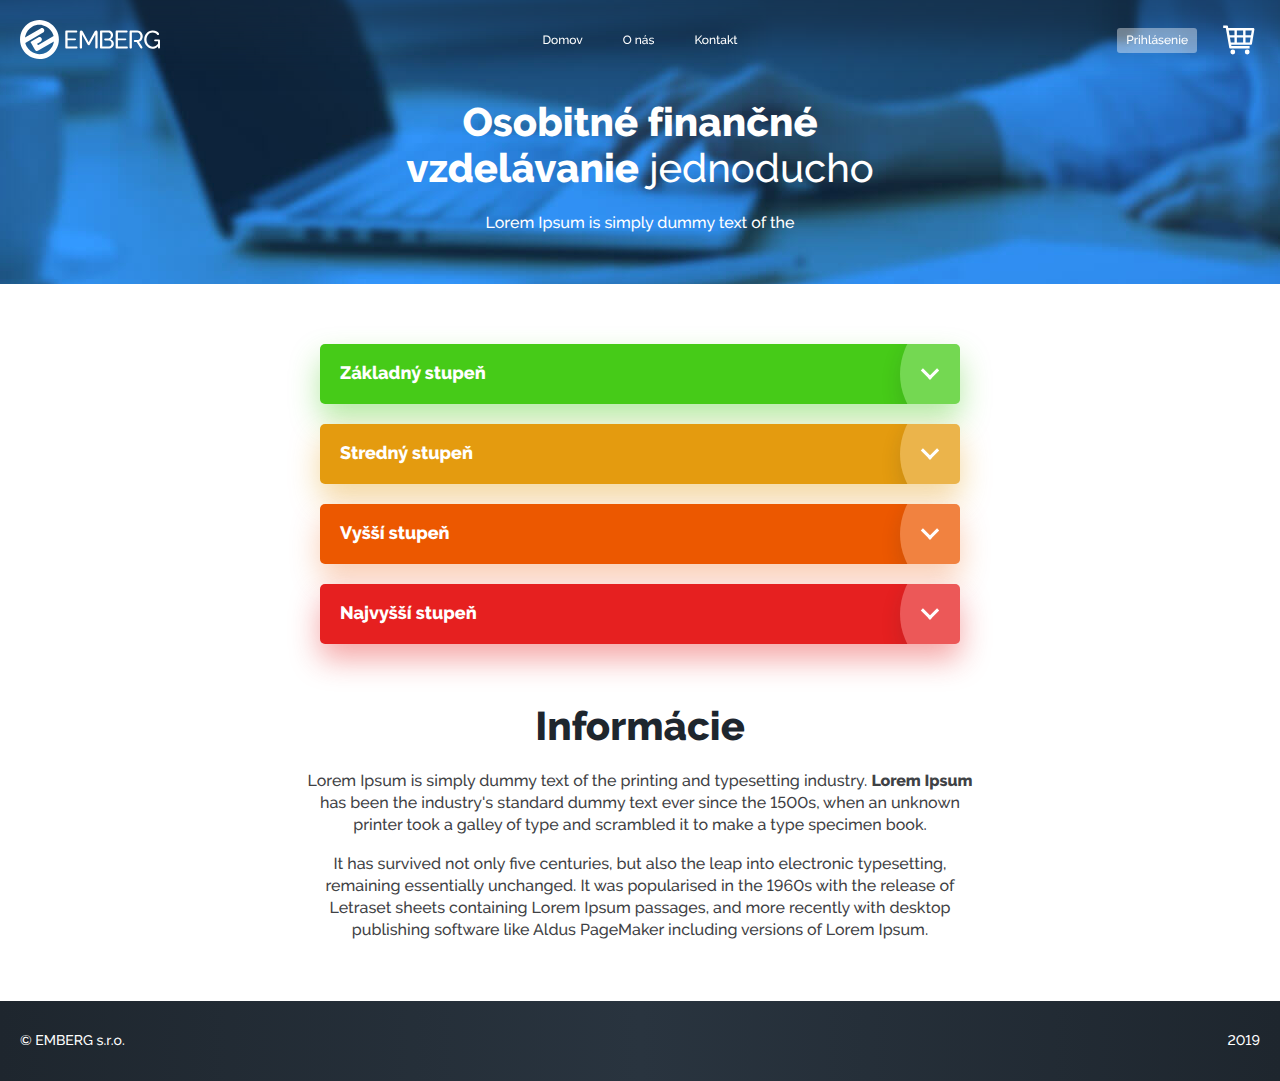
==== commit 93176efb: "Update index.html" ====
--- a/index.html
+++ b/index.html
@@ -24,6 +24,9 @@
 			<span class="trn"></span>
 			<span class="trn"></span>
 		</a>
+		<a href="index.html" class="header__logo">
+			<img src="assets/images/emberg__logo.svg" alt="EMBERG" />
+		</a>
 		<a href="form--singin.html" class="header__login trn">Prihlásenie</a>
 		<a href="#" class="header__icon header__icon--cart js--cart__toggle trn">
 			<img src="assets/images/shopping-cart__icon.svg" alt="Košík" />
